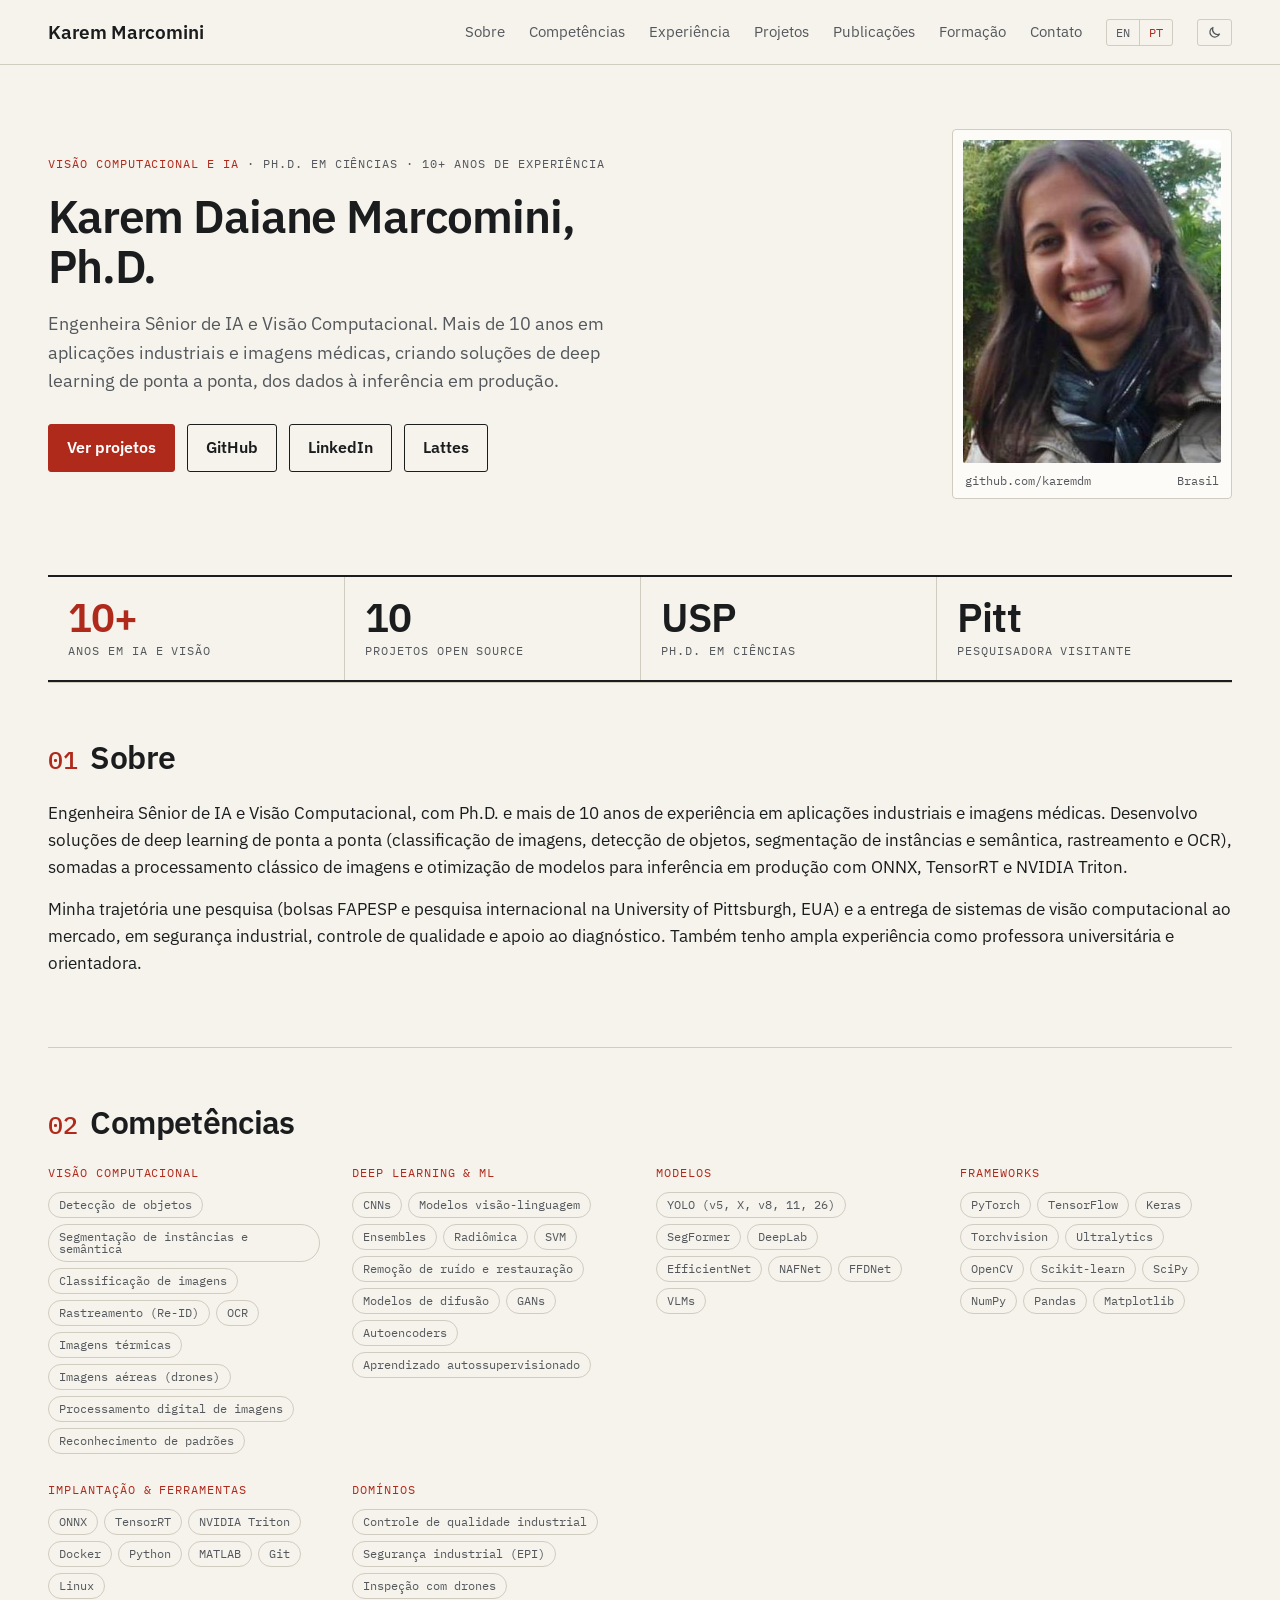
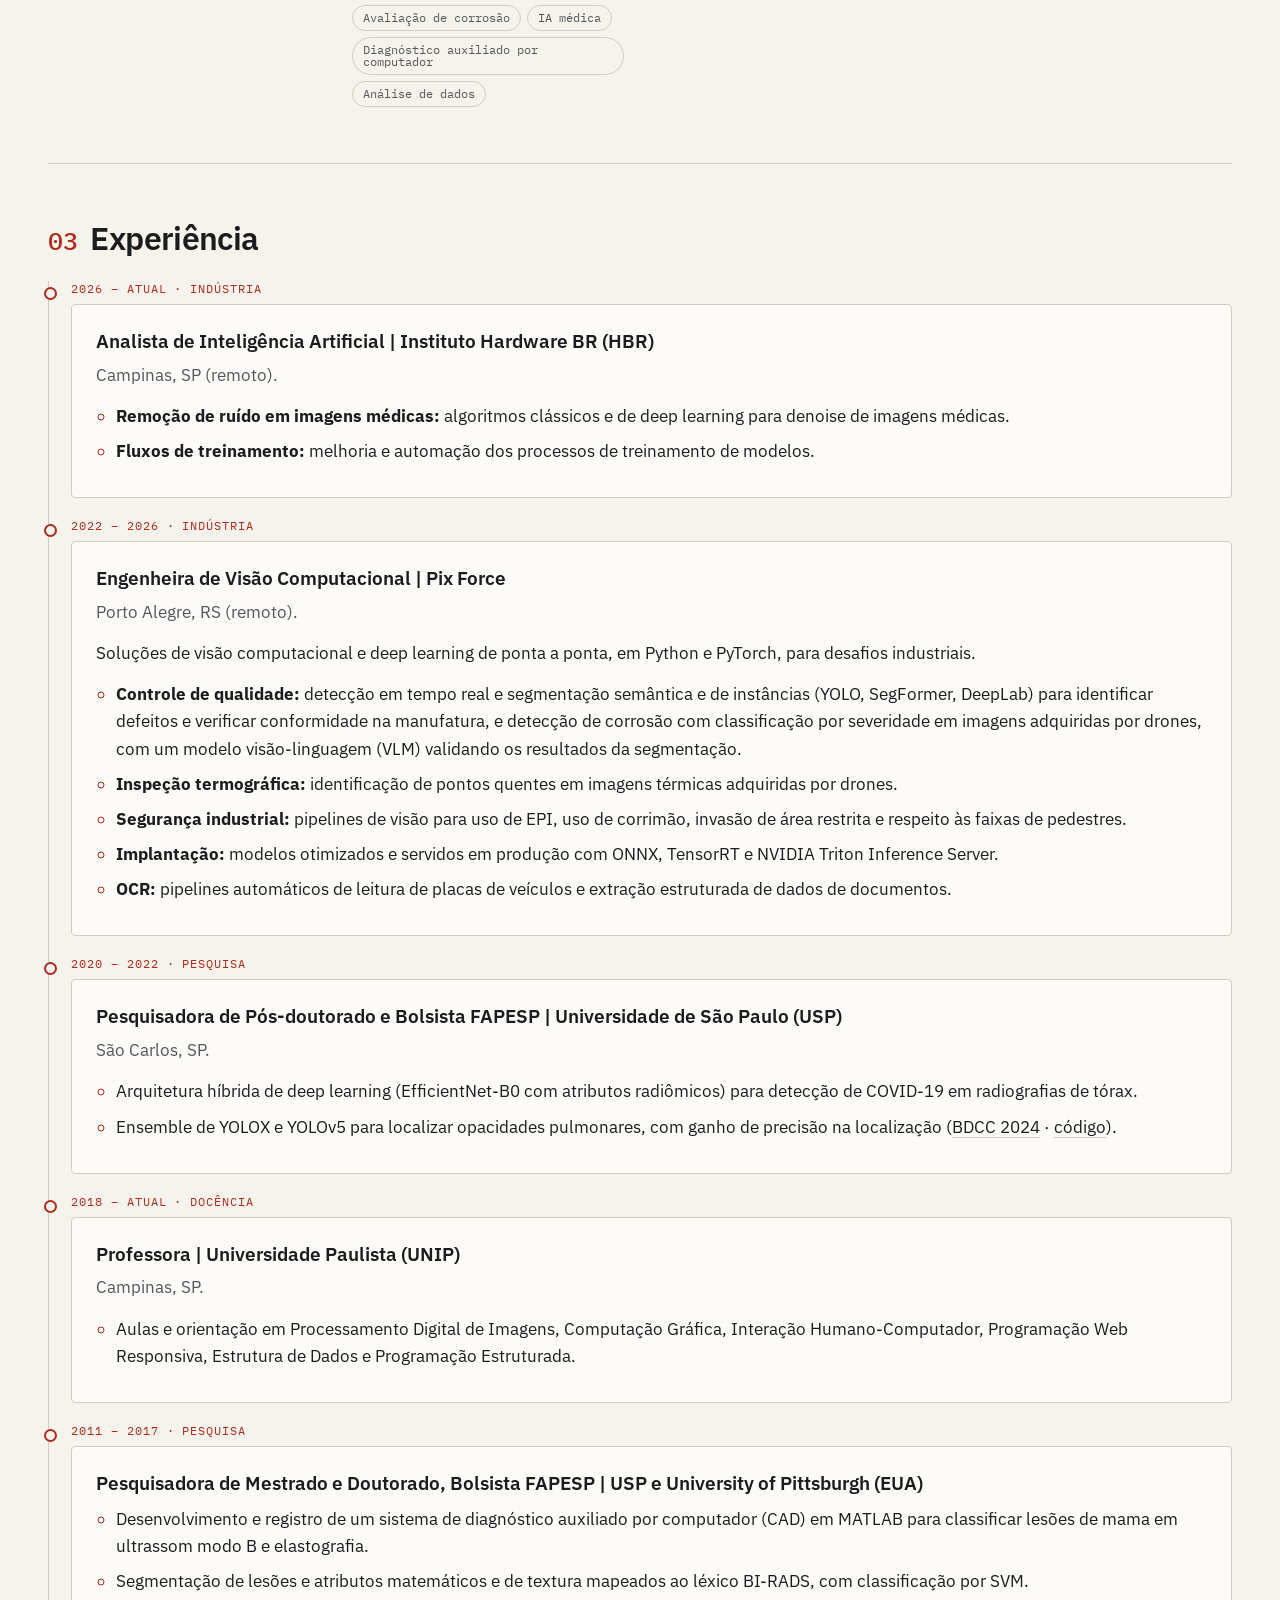
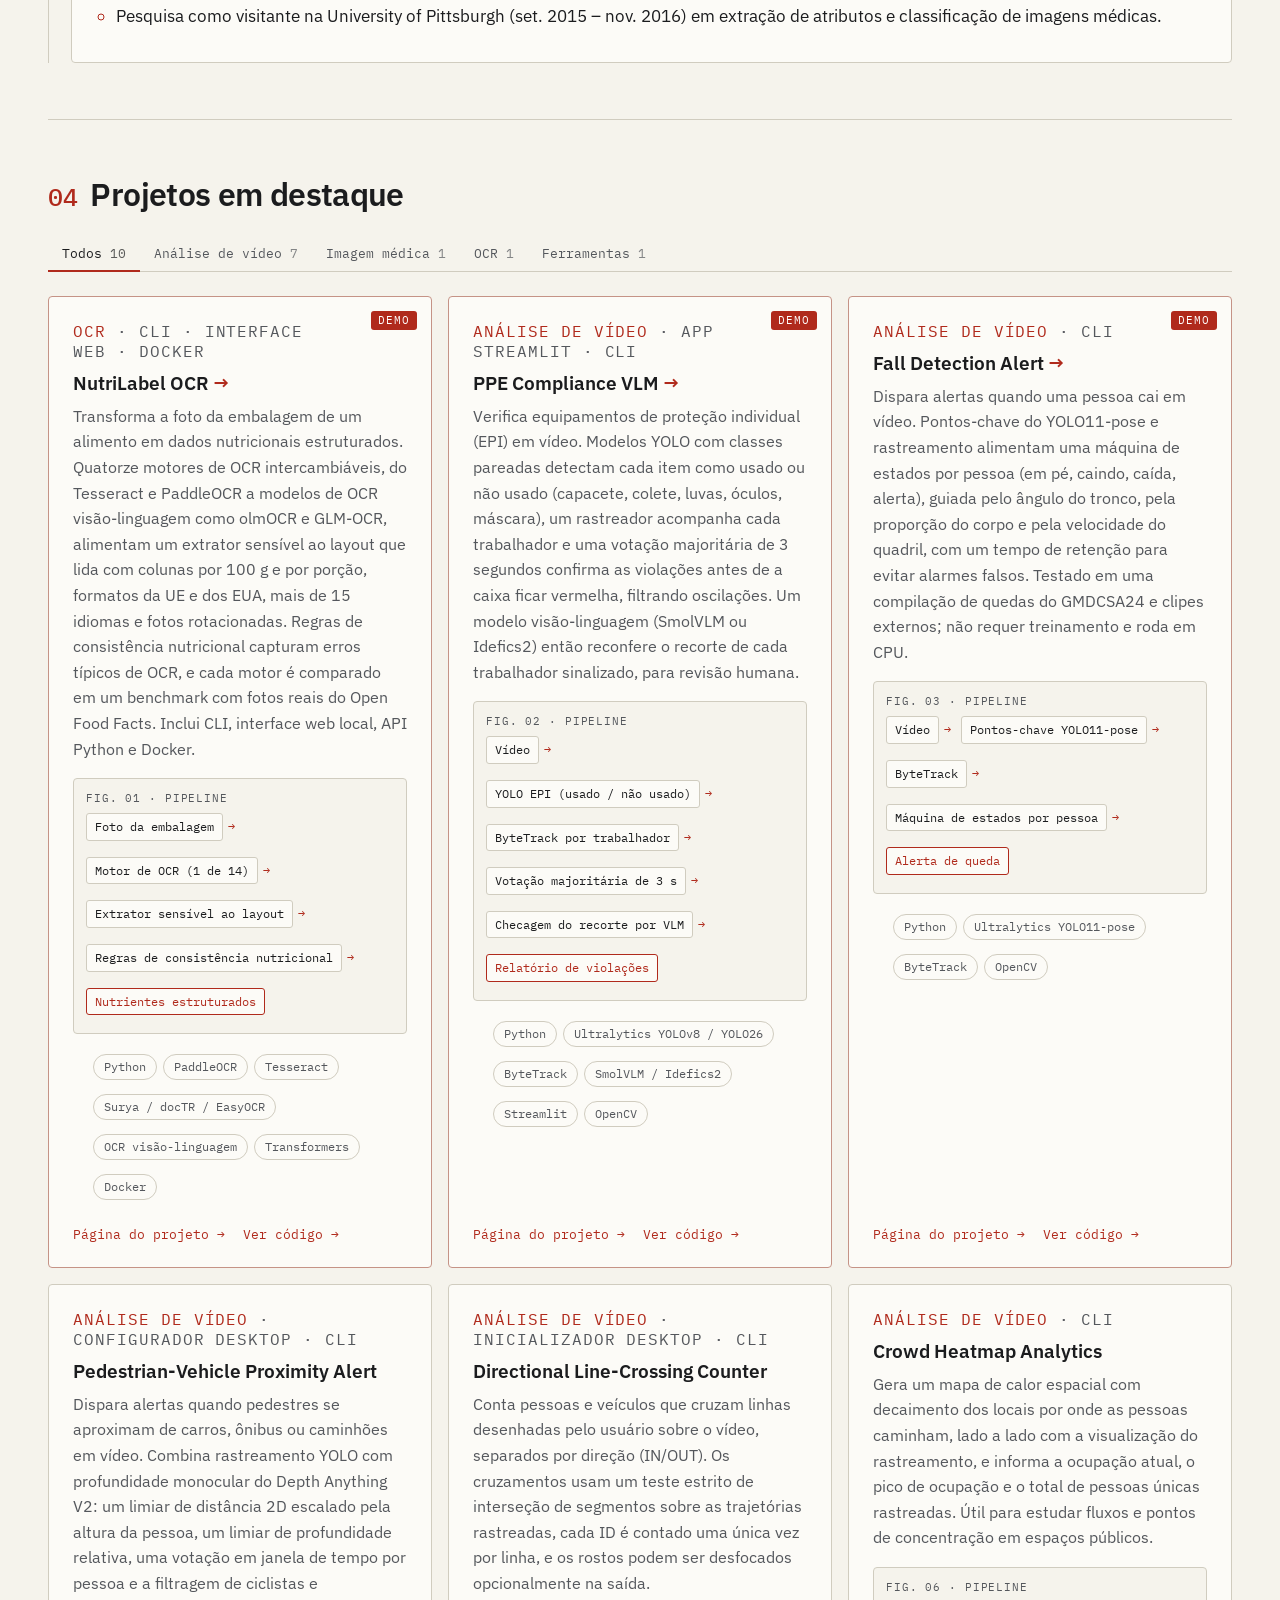
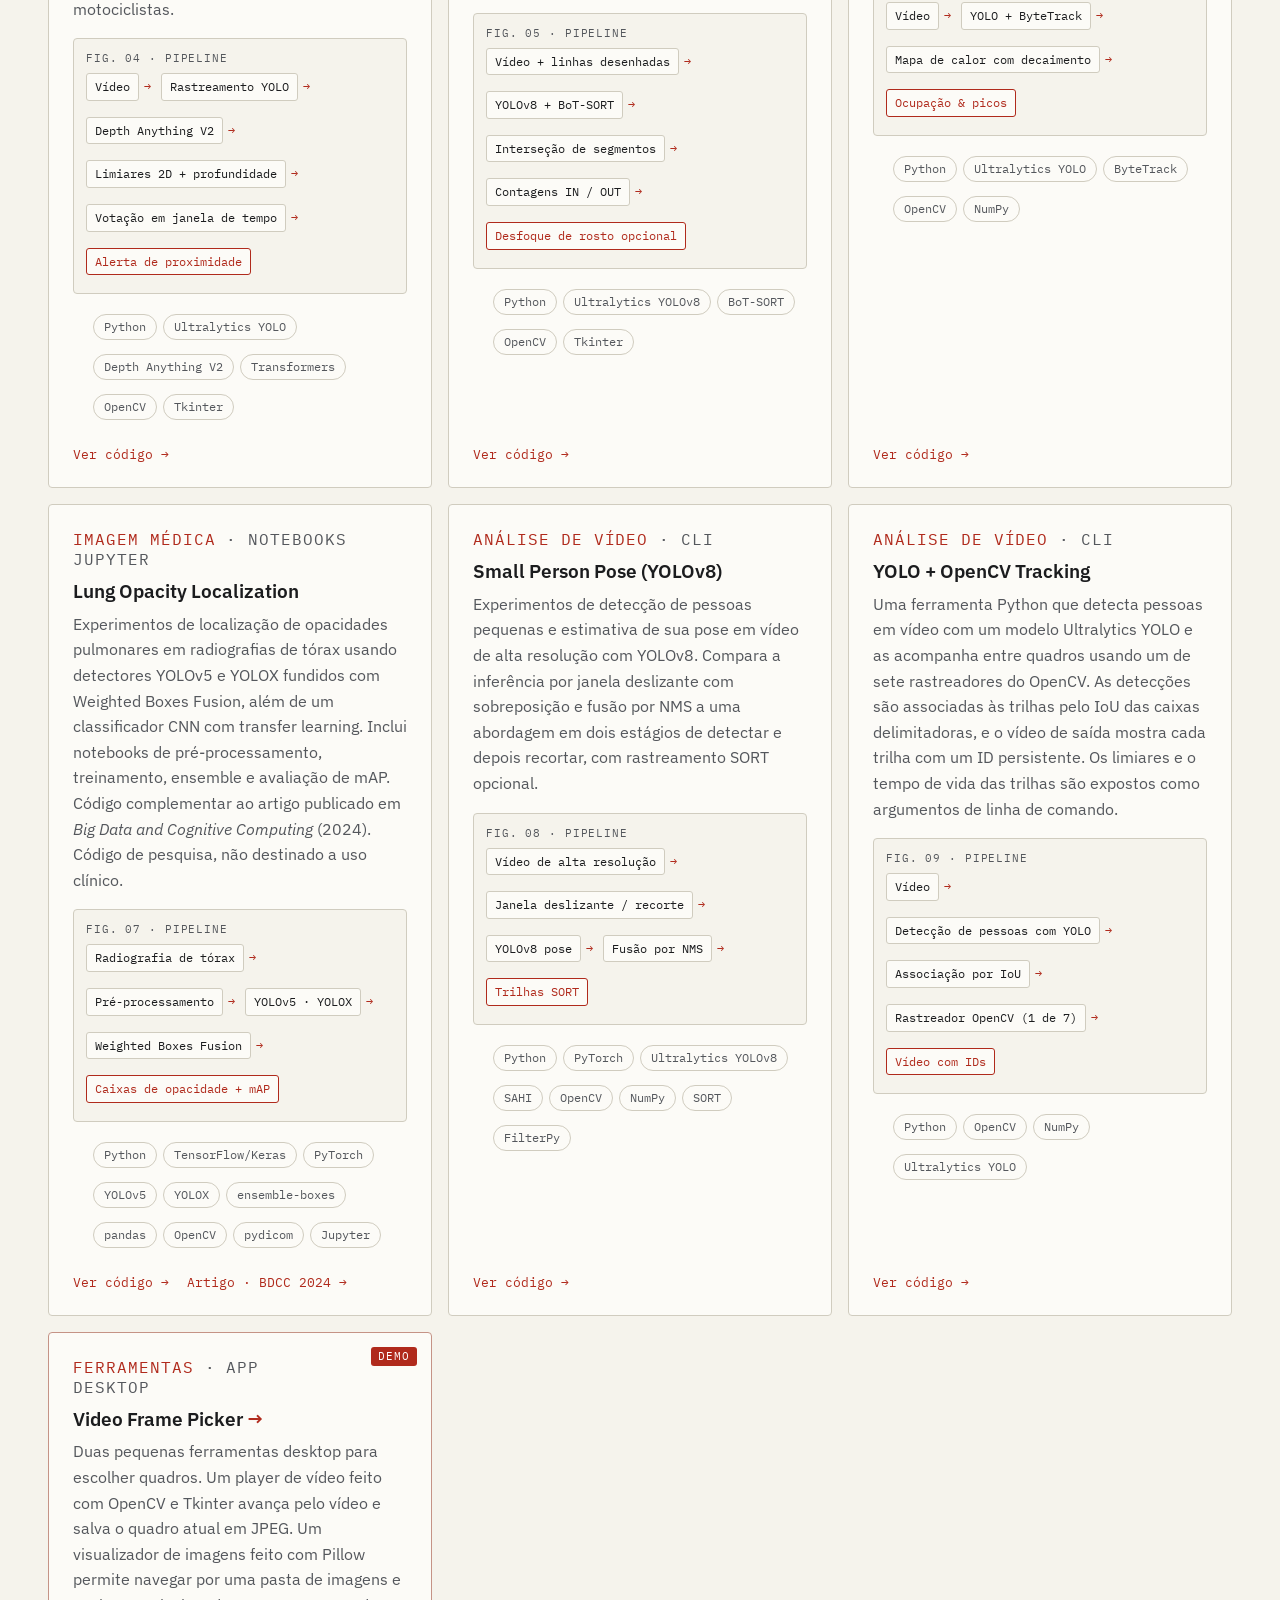
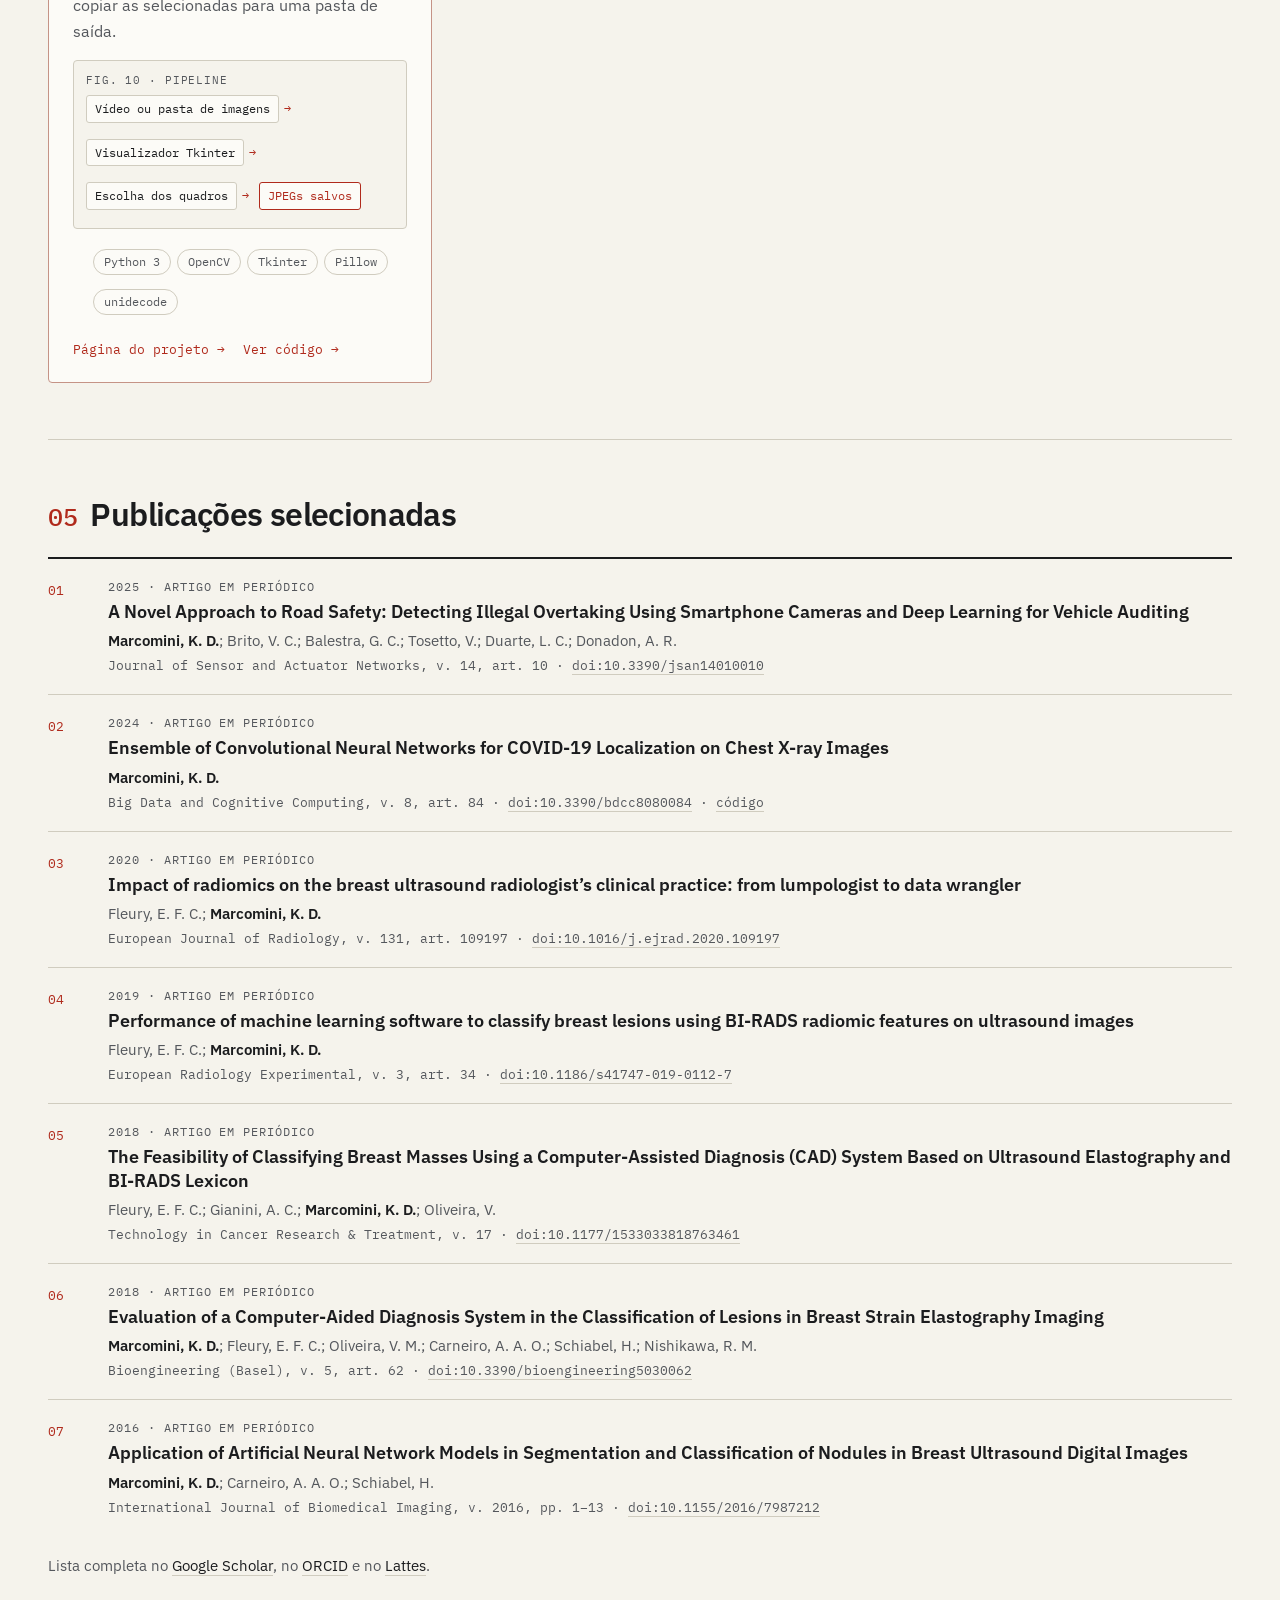
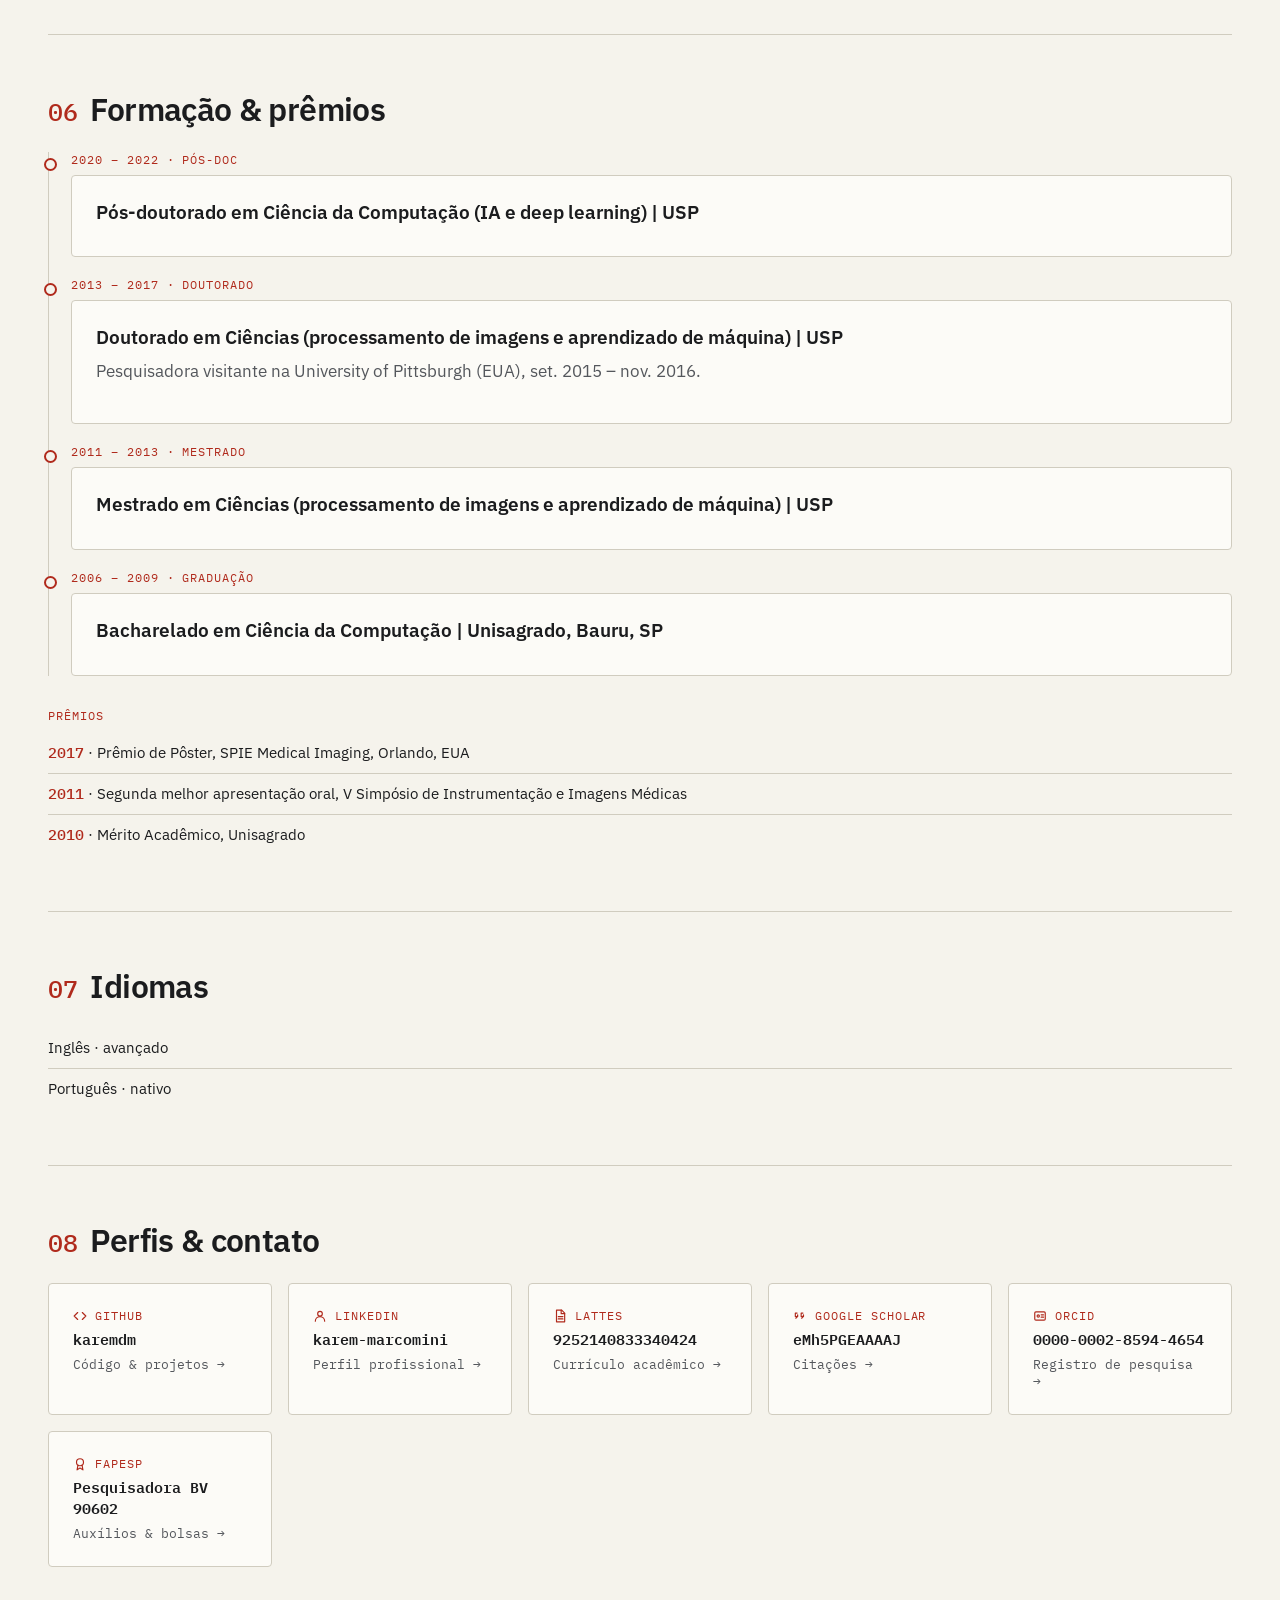
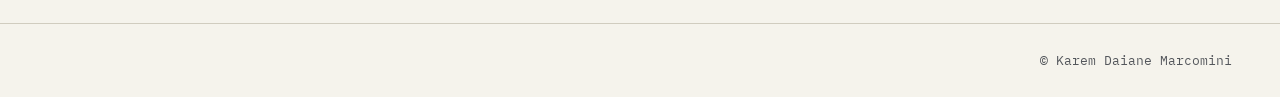
==== pt/index.html @ 3f8dd7d3 "Ph.D. in Sciences in the header, stats and description, as in Education" ====
<!doctype html>
<html lang="pt-BR">
<head>
<meta charset="utf-8">
<meta name="viewport" content="width=device-width, initial-scale=1">
<meta name="theme-color" content="#f5f3ec">
<title>Karem Daiane Marcomini, Ph.D. | Engenheira Sênior de IA e Visão Computacional</title>
<meta name="description" content="Portfólio de Karem Daiane Marcomini, Ph.D. em Ciências: Engenheira Sênior de IA e Visão Computacional, conectando pesquisa acadêmica e soluções industriais de deep learning.">
<meta property="og:type" content="website">
<meta property="og:locale" content="pt_BR">
<meta property="og:title" content="Karem Daiane Marcomini, Ph.D. | Engenheira Sênior de IA e Visão Computacional">
<meta property="og:description" content="Engenheira Sênior de IA e Visão Computacional com mais de 10 anos de experiência. Pipelines de deep learning de ponta a ponta, do processamento de dados à implantação em produção.">
<meta property="og:url" content="https://karemdm.github.io/pt/">
<meta property="og:image" content="https://karemdm.github.io/assets/karem.gif">
<meta name="twitter:card" content="summary">
<link rel="alternate" hreflang="en" href="https://karemdm.github.io/">
<link rel="alternate" hreflang="pt-BR" href="https://karemdm.github.io/pt/">
<link rel="alternate" hreflang="x-default" href="https://karemdm.github.io/">
<link rel="icon" href="https://avatars.githubusercontent.com/u/72208245?v=4">
<link rel="preconnect" href="https://fonts.googleapis.com">
<link rel="preconnect" href="https://fonts.gstatic.com" crossorigin>
<link href="https://fonts.googleapis.com/css2?family=IBM+Plex+Mono:wght@400;500&family=IBM+Plex+Sans:wght@400;500;600&display=swap" rel="stylesheet">
<script>
(function(){var c='light';try{c=localStorage.getItem('kdm.theme')==='dark'?'dark':'light'}catch(e){}
document.documentElement.dataset.theme=c;})();
</script>
<link rel="stylesheet" href="../assets/site.css">
</head>
<body>
<header class="site-header">
  <div class="container">
    <a class="brand" href="#top">Karem Marcomini</a>
    <nav class="primary" aria-label="Principal">
      <a href="#about">Sobre</a>
      <a href="#skills">Competências</a>
      <a href="#experience">Experiência</a>
      <a href="#projects">Projetos</a>
      <a href="#publications">Publicações</a>
      <a href="#education">Formação</a>
      <a href="#contact">Contato</a>
    </nav>
    <div class="lang-switch"><a href="../" lang="en" hreflang="en">EN</a><a href="./" aria-current="page" lang="pt-BR">PT</a></div>
    <div class="theme-switch" role="group" aria-label="Tema de cores">
      <button type="button" data-choice="light" aria-label="Tema claro" title="Tema claro"><svg viewBox="0 0 24 24" width="15" height="15" aria-hidden="true" fill="none" stroke="currentColor" stroke-width="2" stroke-linecap="round"><circle cx="12" cy="12" r="4"/><path d="M12 2v2M12 20v2M4.9 4.9l1.4 1.4M17.7 17.7l1.4 1.4M2 12h2M20 12h2M4.9 19.1l1.4-1.4M17.7 6.3l1.4-1.4"/></svg></button>
      <button type="button" data-choice="dark" aria-label="Tema escuro" title="Tema escuro"><svg viewBox="0 0 24 24" width="15" height="15" aria-hidden="true" fill="none" stroke="currentColor" stroke-width="2" stroke-linejoin="round"><path d="M20 14.5A8 8 0 0 1 9.5 4a8 8 0 1 0 10.5 10.5z"/></svg></button>
    </div>
  </div>
</header>

<main id="top" class="container">
  <div class="hero">
    <div>
      <p class="meta"><span>Visão Computacional e IA</span><span>Ph.D. em Ciências</span><span>10+ anos de experiência</span></p>
      <h1>Karem Daiane Marcomini, Ph.D.</h1>
      <p class="lede">Engenheira Sênior de IA e Visão Computacional. Mais de 10 anos em aplicações industriais e imagens médicas, criando soluções de deep learning de ponta a ponta, dos dados à inferência em produção.</p>
      <div class="btns">
        <a class="button button-primary" href="#projects">Ver projetos</a>
        <a class="button" href="https://github.com/karemdm" rel="noopener">GitHub</a>
        <a class="button" href="https://www.linkedin.com/in/karem-marcomini/?locale=pt_BR" rel="noopener">LinkedIn</a>
        <a class="button" href="http://lattes.cnpq.br/9252140833340424" rel="noopener">Lattes</a>
      </div>
    </div>
    <figure class="portrait">
      <img src="../assets/karem.gif" alt="Retrato de Karem Daiane Marcomini" width="332" height="472">
      <figcaption><span>github.com/karemdm</span><span>Brasil</span></figcaption>
    </figure>
  </div>

  <dl class="stats">
    <div><dt>Anos em IA e visão</dt><dd>10+</dd></div>
    <div><dt>Projetos open source</dt><dd>10</dd></div>
    <div><dt>Ph.D. em Ciências</dt><dd>USP</dd></div>
    <div><dt>Pesquisadora visitante</dt><dd>Pitt</dd></div>
  </dl>

    <section id="about" class="section" aria-labelledby="about-h">
      <div>
      <h2 id="about-h"><span class="sec-n">01</span>Sobre</h2>
      <p>Engenheira Sênior de IA e Visão Computacional, com Ph.D. e mais de 10 anos de experiência em aplicações industriais e imagens médicas. Desenvolvo soluções de deep learning de ponta a ponta (classificação de imagens, detecção de objetos, segmentação de instâncias e semântica, rastreamento e OCR), somadas a processamento clássico de imagens e otimização de modelos para inferência em produção com ONNX, TensorRT e NVIDIA Triton.</p>
      <p>Minha trajetória une pesquisa (bolsas FAPESP e pesquisa internacional na University of Pittsburgh, EUA) e a entrega de sistemas de visão computacional ao mercado, em segurança industrial, controle de qualidade e apoio ao diagnóstico. Também tenho ampla experiência como professora universitária e orientadora.</p>
      </div>
    </section>

    <section id="skills" class="section" aria-labelledby="skills-h">
      <div>
      <h2 id="skills-h"><span class="sec-n">02</span>Competências</h2>
      <div class="skills">
      <div class="skill-group">
        <h3>Visão computacional</h3>
        <ul class="chips"><li>Detecção de objetos</li><li>Segmentação de instâncias e semântica</li><li>Classificação de imagens</li><li>Rastreamento (Re-ID)</li><li>OCR</li><li>Imagens térmicas</li><li>Imagens aéreas (drones)</li><li>Processamento digital de imagens</li><li>Reconhecimento de padrões</li></ul>
      </div>
      <div class="skill-group">
        <h3>Deep learning &amp; ML</h3>
        <ul class="chips"><li>CNNs</li><li>Modelos visão-linguagem</li><li>Ensembles</li><li>Radiômica</li><li>SVM</li><li>Remoção de ruído e restauração</li><li>Modelos de difusão</li><li>GANs</li><li>Autoencoders</li><li>Aprendizado autossupervisionado</li></ul>
      </div>
      <div class="skill-group">
        <h3>Modelos</h3>
        <ul class="chips"><li>YOLO (v5, X, v8, 11, 26)</li><li>SegFormer</li><li>DeepLab</li><li>EfficientNet</li><li>NAFNet</li><li>FFDNet</li><li>VLMs</li></ul>
      </div>
      <div class="skill-group">
        <h3>Frameworks</h3>
        <ul class="chips"><li>PyTorch</li><li>TensorFlow</li><li>Keras</li><li>Torchvision</li><li>Ultralytics</li><li>OpenCV</li><li>Scikit-learn</li><li>SciPy</li><li>NumPy</li><li>Pandas</li><li>Matplotlib</li></ul>
      </div>
      <div class="skill-group">
        <h3>Implantação &amp; ferramentas</h3>
        <ul class="chips"><li>ONNX</li><li>TensorRT</li><li>NVIDIA Triton</li><li>Docker</li><li>Python</li><li>MATLAB</li><li>Git</li><li>Linux</li></ul>
      </div>
      <div class="skill-group">
        <h3>Domínios</h3>
        <ul class="chips"><li>Controle de qualidade industrial</li><li>Segurança industrial (EPI)</li><li>Inspeção com drones</li><li>Avaliação de corrosão</li><li>IA médica</li><li>Diagnóstico auxiliado por computador</li><li>Análise de dados</li></ul>
      </div>
      </div>
      </div>
    </section>

    <section id="experience" class="section" aria-labelledby="exp-h">
      <div>
      <h2 id="exp-h"><span class="sec-n">03</span>Experiência</h2>
      <ol class="timeline">
      <li><span class="tl-kind">2026 – atual · Indústria</span><article class="card">
        <h3>Analista de Inteligência Artificial | Instituto Hardware BR (HBR)</h3>
        <p class="muted">Campinas, SP (remoto).</p>
        <ul>
          <li><strong>Remoção de ruído em imagens médicas:</strong> algoritmos clássicos e de deep learning para denoise de imagens médicas.</li>
          <li><strong>Fluxos de treinamento:</strong> melhoria e automação dos processos de treinamento de modelos.</li>
        </ul>
      </article></li>
      <li><span class="tl-kind">2022 – 2026 · Indústria</span><article class="card">
        <h3>Engenheira de Visão Computacional | Pix Force</h3>
        <p class="muted">Porto Alegre, RS (remoto).</p>
        <p>Soluções de visão computacional e deep learning de ponta a ponta, em Python e PyTorch, para desafios industriais.</p>
        <ul>
          <li><strong>Controle de qualidade:</strong> detecção em tempo real e segmentação semântica e de instâncias (YOLO, SegFormer, DeepLab) para identificar defeitos e verificar conformidade na manufatura, e detecção de corrosão com classificação por severidade em imagens adquiridas por drones, com um modelo visão-linguagem (VLM) validando os resultados da segmentação.</li>
          <li><strong>Inspeção termográfica:</strong> identificação de pontos quentes em imagens térmicas adquiridas por drones.</li>
          <li><strong>Segurança industrial:</strong> pipelines de visão para uso de EPI, uso de corrimão, invasão de área restrita e respeito às faixas de pedestres.</li>
          <li><strong>Implantação:</strong> modelos otimizados e servidos em produção com ONNX, TensorRT e NVIDIA Triton Inference Server.</li>
          <li><strong>OCR:</strong> pipelines automáticos de leitura de placas de veículos e extração estruturada de dados de documentos.</li>
        </ul>
      </article></li>
      <li><span class="tl-kind">2020 – 2022 · Pesquisa</span><article class="card">
        <h3>Pesquisadora de Pós-doutorado e Bolsista FAPESP | Universidade de São Paulo (USP)</h3>
        <p class="muted">São Carlos, SP.</p>
        <ul>
          <li>Arquitetura híbrida de deep learning (EfficientNet-B0 com atributos radiômicos) para detecção de COVID-19 em radiografias de tórax.</li>
          <li>Ensemble de YOLOX e YOLOv5 para localizar opacidades pulmonares, com ganho de precisão na localização (<a href="https://doi.org/10.3390/bdcc8080084" rel="noopener">BDCC 2024</a> · <a href="https://github.com/karemdm/lung-opacity-localization" rel="noopener">código</a>).</li>
        </ul>
      </article></li>
      <li><span class="tl-kind">2018 – atual · Docência</span><article class="card">
        <h3>Professora | Universidade Paulista (UNIP)</h3>
        <p class="muted">Campinas, SP.</p>
        <ul>
          <li>Aulas e orientação em Processamento Digital de Imagens, Computação Gráfica, Interação Humano-Computador, Programação Web Responsiva, Estrutura de Dados e Programação Estruturada.</li>
        </ul>
      </article></li>
      <li><span class="tl-kind">2011 – 2017 · Pesquisa</span><article class="card">
        <h3>Pesquisadora de Mestrado e Doutorado, Bolsista FAPESP | USP e University of Pittsburgh (EUA)</h3>
        <ul>
          <li>Desenvolvimento e registro de um sistema de diagnóstico auxiliado por computador (CAD) em MATLAB para classificar lesões de mama em ultrassom modo B e elastografia.</li>
          <li>Segmentação de lesões e atributos matemáticos e de textura mapeados ao léxico BI-RADS, com classificação por SVM.</li>
          <li>Pesquisa como visitante na University of Pittsburgh (set. 2015 – nov. 2016) em extração de atributos e classificação de imagens médicas.</li>
        </ul>
      </article></li>
      </ol>
      </div>
    </section>

    <section id="projects" class="section" aria-labelledby="proj-h">
      <div>
      <h2 id="proj-h"><span class="sec-n">04</span>Projetos em destaque</h2>
      <div class="filters" role="group" aria-label="Filtrar projetos" hidden>
        <button type="button" data-filter="all" aria-pressed="true">Todos <span>10</span></button>
        <button type="button" data-filter="video" aria-pressed="false">Análise de vídeo <span>7</span></button>
        <button type="button" data-filter="medical" aria-pressed="false">Imagem médica <span>1</span></button>
        <button type="button" data-filter="ocr" aria-pressed="false">OCR <span>1</span></button>
        <button type="button" data-filter="tools" aria-pressed="false">Ferramentas <span>1</span></button>
      </div>
      <div class="grid">
        <article class="card" data-cat="ocr">
          <p class="card-meta"><span>OCR</span><span>CLI · interface web · Docker</span></p>
          <h3><a class="card-title" href="projects/nutrilabel-ocr/">NutriLabel OCR</a></h3>
          <p>Transforma a foto da embalagem de um alimento em dados nutricionais estruturados. Quatorze motores de OCR intercambiáveis, do Tesseract e PaddleOCR a modelos de OCR visão-linguagem como olmOCR e GLM-OCR, alimentam um extrator sensível ao layout que lida com colunas por 100 g e por porção, formatos da UE e dos EUA, mais de 15 idiomas e fotos rotacionadas. Regras de consistência nutricional capturam erros típicos de OCR, e cada motor é comparado em um benchmark com fotos reais do Open Food Facts. Inclui CLI, interface web local, API Python e Docker.</p>
          <figure class="flow"><figcaption>Fig. 01 · pipeline</figcaption><ol><li>Foto da embalagem</li><li>Motor de OCR (1 de 14)</li><li>Extrator sensível ao layout</li><li>Regras de consistência nutricional</li><li>Nutrientes estruturados</li></ol></figure>
          <ul class="chips"><li>Python</li><li>PaddleOCR</li><li>Tesseract</li><li>Surya / docTR / EasyOCR</li><li>OCR visão-linguagem</li><li>Transformers</li><li>Docker</li></ul>
          <p class="links"><a class="link" href="projects/nutrilabel-ocr/">Página do projeto →</a><a class="link" href="https://github.com/karemdm/nutrilabel-ocr" rel="noopener">Ver código &rarr;</a></p>
        </article>
        <article class="card" data-cat="video">
          <p class="card-meta"><span>Análise de vídeo</span><span>App Streamlit · CLI</span></p>
          <h3><a class="card-title" href="projects/ppe-compliance-vlm/">PPE Compliance VLM</a></h3>
          <p>Verifica equipamentos de proteção individual (EPI) em vídeo. Modelos YOLO com classes pareadas detectam cada item como usado ou não usado (capacete, colete, luvas, óculos, máscara), um rastreador acompanha cada trabalhador e uma votação majoritária de 3 segundos confirma as violações antes de a caixa ficar vermelha, filtrando oscilações. Um modelo visão-linguagem (SmolVLM ou Idefics2) então reconfere o recorte de cada trabalhador sinalizado, para revisão humana.</p>
          <figure class="flow"><figcaption>Fig. 02 · pipeline</figcaption><ol><li>Vídeo</li><li>YOLO EPI (usado / não usado)</li><li>ByteTrack por trabalhador</li><li>Votação majoritária de 3 s</li><li>Checagem do recorte por VLM</li><li>Relatório de violações</li></ol></figure>
          <ul class="chips"><li>Python</li><li>Ultralytics YOLOv8 / YOLO26</li><li>ByteTrack</li><li>SmolVLM / Idefics2</li><li>Streamlit</li><li>OpenCV</li></ul>
          <p class="links"><a class="link" href="projects/ppe-compliance-vlm/">Página do projeto →</a><a class="link" href="https://github.com/karemdm/ppe-compliance-vlm" rel="noopener">Ver código &rarr;</a></p>
        </article>
        <article class="card" data-cat="video">
          <p class="card-meta"><span>Análise de vídeo</span><span>CLI</span></p>
          <h3><a class="card-title" href="projects/fall-detection-alert/">Fall Detection Alert</a></h3>
          <p>Dispara alertas quando uma pessoa cai em vídeo. Pontos-chave do YOLO11-pose e rastreamento alimentam uma máquina de estados por pessoa (em pé, caindo, caída, alerta), guiada pelo ângulo do tronco, pela proporção do corpo e pela velocidade do quadril, com um tempo de retenção para evitar alarmes falsos. Testado em uma compilação de quedas do GMDCSA24 e clipes externos; não requer treinamento e roda em CPU.</p>
          <figure class="flow"><figcaption>Fig. 03 · pipeline</figcaption><ol><li>Vídeo</li><li>Pontos-chave YOLO11-pose</li><li>ByteTrack</li><li>Máquina de estados por pessoa</li><li>Alerta de queda</li></ol></figure>
          <ul class="chips"><li>Python</li><li>Ultralytics YOLO11-pose</li><li>ByteTrack</li><li>OpenCV</li></ul>
          <p class="links"><a class="link" href="projects/fall-detection-alert/">Página do projeto →</a><a class="link" href="https://github.com/karemdm/fall-detection-alert" rel="noopener">Ver código &rarr;</a></p>
        </article>
        <article class="card" data-cat="video">
          <p class="card-meta"><span>Análise de vídeo</span><span>Configurador desktop · CLI</span></p>
          <h3>Pedestrian-Vehicle Proximity Alert</h3>
          <p>Dispara alertas quando pedestres se aproximam de carros, ônibus ou caminhões em vídeo. Combina rastreamento YOLO com profundidade monocular do Depth Anything V2: um limiar de distância 2D escalado pela altura da pessoa, um limiar de profundidade relativa, uma votação em janela de tempo por pessoa e a filtragem de ciclistas e motociclistas.</p>
          <figure class="flow"><figcaption>Fig. 04 · pipeline</figcaption><ol><li>Vídeo</li><li>Rastreamento YOLO</li><li>Depth Anything V2</li><li>Limiares 2D + profundidade</li><li>Votação em janela de tempo</li><li>Alerta de proximidade</li></ol></figure>
          <ul class="chips"><li>Python</li><li>Ultralytics YOLO</li><li>Depth Anything V2</li><li>Transformers</li><li>OpenCV</li><li>Tkinter</li></ul>
          <a class="link" href="https://github.com/karemdm/pedestrian-vehicle-proximity-alert" rel="noopener">Ver código &rarr;</a>
        </article>
        <article class="card" data-cat="video">
          <p class="card-meta"><span>Análise de vídeo</span><span>Inicializador desktop · CLI</span></p>
          <h3>Directional Line-Crossing Counter</h3>
          <p>Conta pessoas e veículos que cruzam linhas desenhadas pelo usuário sobre o vídeo, separados por direção (IN/OUT). Os cruzamentos usam um teste estrito de interseção de segmentos sobre as trajetórias rastreadas, cada ID é contado uma única vez por linha, e os rostos podem ser desfocados opcionalmente na saída.</p>
          <figure class="flow"><figcaption>Fig. 05 · pipeline</figcaption><ol><li>Vídeo + linhas desenhadas</li><li>YOLOv8 + BoT-SORT</li><li>Interseção de segmentos</li><li>Contagens IN / OUT</li><li>Desfoque de rosto opcional</li></ol></figure>
          <ul class="chips"><li>Python</li><li>Ultralytics YOLOv8</li><li>BoT-SORT</li><li>OpenCV</li><li>Tkinter</li></ul>
          <a class="link" href="https://github.com/karemdm/directional-line-crossing-counter" rel="noopener">Ver código &rarr;</a>
        </article>
        <article class="card" data-cat="video">
          <p class="card-meta"><span>Análise de vídeo</span><span>CLI</span></p>
          <h3>Crowd Heatmap Analytics</h3>
          <p>Gera um mapa de calor espacial com decaimento dos locais por onde as pessoas caminham, lado a lado com a visualização do rastreamento, e informa a ocupação atual, o pico de ocupação e o total de pessoas únicas rastreadas. Útil para estudar fluxos e pontos de concentração em espaços públicos.</p>
          <figure class="flow"><figcaption>Fig. 06 · pipeline</figcaption><ol><li>Vídeo</li><li>YOLO + ByteTrack</li><li>Mapa de calor com decaimento</li><li>Ocupação &amp; picos</li></ol></figure>
          <ul class="chips"><li>Python</li><li>Ultralytics YOLO</li><li>ByteTrack</li><li>OpenCV</li><li>NumPy</li></ul>
          <a class="link" href="https://github.com/karemdm/crowd-heatmap-analytics" rel="noopener">Ver código &rarr;</a>
        </article>
        <article class="card" data-cat="medical">
          <p class="card-meta"><span>Imagem médica</span><span>Notebooks Jupyter</span></p>
          <h3>Lung Opacity Localization</h3>
          <p>Experimentos de localização de opacidades pulmonares em radiografias de tórax usando detectores YOLOv5 e YOLOX fundidos com Weighted Boxes Fusion, além de um classificador CNN com transfer learning. Inclui notebooks de pré-processamento, treinamento, ensemble e avaliação de mAP. Código complementar ao artigo publicado em <em>Big Data and Cognitive Computing</em> (2024). Código de pesquisa, não destinado a uso clínico.</p>
          <figure class="flow"><figcaption>Fig. 07 · pipeline</figcaption><ol><li>Radiografia de tórax</li><li>Pré-processamento</li><li>YOLOv5 · YOLOX</li><li>Weighted Boxes Fusion</li><li>Caixas de opacidade + mAP</li></ol></figure>
          <ul class="chips"><li>Python</li><li>TensorFlow/Keras</li><li>PyTorch</li><li>YOLOv5</li><li>YOLOX</li><li>ensemble-boxes</li><li>pandas</li><li>OpenCV</li><li>pydicom</li><li>Jupyter</li></ul>
          <p class="links"><a class="link" href="https://github.com/karemdm/lung-opacity-localization" rel="noopener">Ver código &rarr;</a><a class="link" href="https://doi.org/10.3390/bdcc8080084" rel="noopener">Artigo · BDCC 2024 &rarr;</a></p>
        </article>
        <article class="card" data-cat="video">
          <p class="card-meta"><span>Análise de vídeo</span><span>CLI</span></p>
          <h3>Small Person Pose (YOLOv8)</h3>
          <p>Experimentos de detecção de pessoas pequenas e estimativa de sua pose em vídeo de alta resolução com YOLOv8. Compara a inferência por janela deslizante com sobreposição e fusão por NMS a uma abordagem em dois estágios de detectar e depois recortar, com rastreamento SORT opcional.</p>
          <figure class="flow"><figcaption>Fig. 08 · pipeline</figcaption><ol><li>Vídeo de alta resolução</li><li>Janela deslizante / recorte</li><li>YOLOv8 pose</li><li>Fusão por NMS</li><li>Trilhas SORT</li></ol></figure>
          <ul class="chips"><li>Python</li><li>PyTorch</li><li>Ultralytics YOLOv8</li><li>SAHI</li><li>OpenCV</li><li>NumPy</li><li>SORT</li><li>FilterPy</li></ul>
          <a class="link" href="https://github.com/karemdm/small-person-pose-yolov8" rel="noopener">Ver código &rarr;</a>
        </article>
        <article class="card" data-cat="video">
          <p class="card-meta"><span>Análise de vídeo</span><span>CLI</span></p>
          <h3>YOLO + OpenCV Tracking</h3>
          <p>Uma ferramenta Python que detecta pessoas em vídeo com um modelo Ultralytics YOLO e as acompanha entre quadros usando um de sete rastreadores do OpenCV. As detecções são associadas às trilhas pelo IoU das caixas delimitadoras, e o vídeo de saída mostra cada trilha com um ID persistente. Os limiares e o tempo de vida das trilhas são expostos como argumentos de linha de comando.</p>
          <figure class="flow"><figcaption>Fig. 09 · pipeline</figcaption><ol><li>Vídeo</li><li>Detecção de pessoas com YOLO</li><li>Associação por IoU</li><li>Rastreador OpenCV (1 de 7)</li><li>Vídeo com IDs</li></ol></figure>
          <ul class="chips"><li>Python</li><li>OpenCV</li><li>NumPy</li><li>Ultralytics YOLO</li></ul>
          <a class="link" href="https://github.com/karemdm/yolo-opencv-tracking" rel="noopener">Ver código &rarr;</a>
        </article>
        <article class="card" data-cat="tools">
          <p class="card-meta"><span>Ferramentas</span><span>App desktop</span></p>
          <h3><a class="card-title" href="projects/video-frame-picker/">Video Frame Picker</a></h3>
          <p>Duas pequenas ferramentas desktop para escolher quadros. Um player de vídeo feito com OpenCV e Tkinter avança pelo vídeo e salva o quadro atual em JPEG. Um visualizador de imagens feito com Pillow permite navegar por uma pasta de imagens e copiar as selecionadas para uma pasta de saída.</p>
          <figure class="flow"><figcaption>Fig. 10 · pipeline</figcaption><ol><li>Vídeo ou pasta de imagens</li><li>Visualizador Tkinter</li><li>Escolha dos quadros</li><li>JPEGs salvos</li></ol></figure>
          <ul class="chips"><li>Python 3</li><li>OpenCV</li><li>Tkinter</li><li>Pillow</li><li>unidecode</li></ul>
          <p class="links"><a class="link" href="projects/video-frame-picker/">Página do projeto →</a><a class="link" href="https://github.com/karemdm/video-frame-picker" rel="noopener">Ver código &rarr;</a></p>
        </article>
      </div>
      </div>
    </section>

    <section id="publications" class="section" aria-labelledby="pub-h">
      <div>
      <h2 id="pub-h"><span class="sec-n">05</span>Publicações selecionadas</h2>
      <ol class="pubs">
        <li>
          <span class="pub-n">01</span>
          <div>
            <p class="pub-meta"><span>2025</span><span>Artigo em periódico</span></p>
            <h3><a href="https://doi.org/10.3390/jsan14010010" rel="noopener">A Novel Approach to Road Safety: Detecting Illegal Overtaking Using Smartphone Cameras and Deep Learning for Vehicle Auditing</a></h3>
            <p class="pub-authors"><b>Marcomini, K. D.</b>; Brito, V. C.; Balestra, G. C.; Tosetto, V.; Duarte, L. C.; Donadon, A. R.</p>
            <p class="pub-venue">Journal of Sensor and Actuator Networks, v. 14, art. 10 · <a href="https://doi.org/10.3390/jsan14010010" rel="noopener">doi:10.3390/jsan14010010</a></p>
          </div>
        </li>
        <li>
          <span class="pub-n">02</span>
          <div>
            <p class="pub-meta"><span>2024</span><span>Artigo em periódico</span></p>
            <h3><a href="https://doi.org/10.3390/bdcc8080084" rel="noopener">Ensemble of Convolutional Neural Networks for COVID-19 Localization on Chest X-ray Images</a></h3>
            <p class="pub-authors"><b>Marcomini, K. D.</b></p>
            <p class="pub-venue">Big Data and Cognitive Computing, v. 8, art. 84 · <a href="https://doi.org/10.3390/bdcc8080084" rel="noopener">doi:10.3390/bdcc8080084</a> · <a href="https://github.com/karemdm/lung-opacity-localization" rel="noopener">código</a></p>
          </div>
        </li>
        <li>
          <span class="pub-n">03</span>
          <div>
            <p class="pub-meta"><span>2020</span><span>Artigo em periódico</span></p>
            <h3><a href="https://doi.org/10.1016/j.ejrad.2020.109197" rel="noopener">Impact of radiomics on the breast ultrasound radiologist’s clinical practice: from lumpologist to data wrangler</a></h3>
            <p class="pub-authors">Fleury, E. F. C.; <b>Marcomini, K. D.</b></p>
            <p class="pub-venue">European Journal of Radiology, v. 131, art. 109197 · <a href="https://doi.org/10.1016/j.ejrad.2020.109197" rel="noopener">doi:10.1016/j.ejrad.2020.109197</a></p>
          </div>
        </li>
        <li>
          <span class="pub-n">04</span>
          <div>
            <p class="pub-meta"><span>2019</span><span>Artigo em periódico</span></p>
            <h3><a href="https://doi.org/10.1186/s41747-019-0112-7" rel="noopener">Performance of machine learning software to classify breast lesions using BI-RADS radiomic features on ultrasound images</a></h3>
            <p class="pub-authors">Fleury, E. F. C.; <b>Marcomini, K. D.</b></p>
            <p class="pub-venue">European Radiology Experimental, v. 3, art. 34 · <a href="https://doi.org/10.1186/s41747-019-0112-7" rel="noopener">doi:10.1186/s41747-019-0112-7</a></p>
          </div>
        </li>
        <li>
          <span class="pub-n">05</span>
          <div>
            <p class="pub-meta"><span>2018</span><span>Artigo em periódico</span></p>
            <h3><a href="https://doi.org/10.1177/1533033818763461" rel="noopener">The Feasibility of Classifying Breast Masses Using a Computer-Assisted Diagnosis (CAD) System Based on Ultrasound Elastography and BI-RADS Lexicon</a></h3>
            <p class="pub-authors">Fleury, E. F. C.; Gianini, A. C.; <b>Marcomini, K. D.</b>; Oliveira, V.</p>
            <p class="pub-venue">Technology in Cancer Research &amp; Treatment, v. 17 · <a href="https://doi.org/10.1177/1533033818763461" rel="noopener">doi:10.1177/1533033818763461</a></p>
          </div>
        </li>
        <li>
          <span class="pub-n">06</span>
          <div>
            <p class="pub-meta"><span>2018</span><span>Artigo em periódico</span></p>
            <h3><a href="https://doi.org/10.3390/bioengineering5030062" rel="noopener">Evaluation of a Computer-Aided Diagnosis System in the Classification of Lesions in Breast Strain Elastography Imaging</a></h3>
            <p class="pub-authors"><b>Marcomini, K. D.</b>; Fleury, E. F. C.; Oliveira, V. M.; Carneiro, A. A. O.; Schiabel, H.; Nishikawa, R. M.</p>
            <p class="pub-venue">Bioengineering (Basel), v. 5, art. 62 · <a href="https://doi.org/10.3390/bioengineering5030062" rel="noopener">doi:10.3390/bioengineering5030062</a></p>
          </div>
        </li>
        <li>
          <span class="pub-n">07</span>
          <div>
            <p class="pub-meta"><span>2016</span><span>Artigo em periódico</span></p>
            <h3><a href="https://doi.org/10.1155/2016/7987212" rel="noopener">Application of Artificial Neural Network Models in Segmentation and Classification of Nodules in Breast Ultrasound Digital Images</a></h3>
            <p class="pub-authors"><b>Marcomini, K. D.</b>; Carneiro, A. A. O.; Schiabel, H.</p>
            <p class="pub-venue">International Journal of Biomedical Imaging, v. 2016, pp. 1–13 · <a href="https://doi.org/10.1155/2016/7987212" rel="noopener">doi:10.1155/2016/7987212</a></p>
          </div>
        </li>
      </ol>
      <p class="pub-more">Lista completa no <a href="https://scholar.google.com/citations?user=eMh5PGEAAAAJ" rel="noopener">Google Scholar</a>, no <a href="https://orcid.org/0000-0002-8594-4654" rel="noopener">ORCID</a> e no <a href="http://lattes.cnpq.br/9252140833340424" rel="noopener">Lattes</a>.</p>
      </div>
    </section>

    <section id="education" class="section" aria-labelledby="edu-h">
      <div>
      <h2 id="edu-h"><span class="sec-n">06</span>Formação &amp; prêmios</h2>
      <ol class="timeline">
      <li><span class="tl-kind">2020 – 2022 · Pós-doc</span><article class="card">
        <h3>Pós-doutorado em Ciência da Computação (IA e deep learning) | USP</h3>
      </article></li>
      <li><span class="tl-kind">2013 – 2017 · Doutorado</span><article class="card">
        <h3>Doutorado em Ciências (processamento de imagens e aprendizado de máquina) | USP</h3>
        <p class="muted">Pesquisadora visitante na University of Pittsburgh (EUA), set. 2015 – nov. 2016.</p>
      </article></li>
      <li><span class="tl-kind">2011 – 2013 · Mestrado</span><article class="card">
        <h3>Mestrado em Ciências (processamento de imagens e aprendizado de máquina) | USP</h3>
      </article></li>
      <li><span class="tl-kind">2006 – 2009 · Graduação</span><article class="card">
        <h3>Bacharelado em Ciência da Computação | Unisagrado, Bauru, SP</h3>
      </article></li>
      </ol>
      <div class="edu-extra">
        <div><h3>Prêmios</h3><ul class="plain"><li><strong>2017</strong> · Prêmio de Pôster, SPIE Medical Imaging, Orlando, EUA</li><li><strong>2011</strong> · Segunda melhor apresentação oral, V Simpósio de Instrumentação e Imagens Médicas</li><li><strong>2010</strong> · Mérito Acadêmico, Unisagrado</li></ul></div>
      </div>
      </div>
    </section>

    <section id="languages" class="section" aria-labelledby="lang-h">
      <div>
      <h2 id="lang-h"><span class="sec-n">07</span>Idiomas</h2>
      <ul class="plain"><li>Inglês · avançado</li><li>Português · nativo</li></ul>
      </div>
    </section>

    <section id="contact" class="section" aria-labelledby="contact-h">
      <div>
      <h2 id="contact-h"><span class="sec-n">08</span>Perfis &amp; contato</h2>
      <ul class="profiles">
        <li><a class="card" href="https://github.com/karemdm" rel="noopener"><span class="p-kind"><svg viewBox="0 0 24 24" width="14" height="14" aria-hidden="true" fill="none" stroke="currentColor" stroke-width="2" stroke-linecap="round" stroke-linejoin="round"><path d="M8 6l-6 6 6 6M16 6l6 6-6 6"/></svg>GitHub</span><span class="p-id">karemdm</span><span class="p-go">Código &amp; projetos →</span></a></li>
        <li><a class="card" href="https://www.linkedin.com/in/karem-marcomini/?locale=pt_BR" rel="noopener"><span class="p-kind"><svg viewBox="0 0 24 24" width="14" height="14" aria-hidden="true" fill="none" stroke="currentColor" stroke-width="2" stroke-linecap="round" stroke-linejoin="round"><circle cx="12" cy="8" r="4"/><path d="M4 21a8 8 0 0 1 16 0"/></svg>LinkedIn</span><span class="p-id">karem-marcomini</span><span class="p-go">Perfil profissional →</span></a></li>
        <li><a class="card" href="http://lattes.cnpq.br/9252140833340424" rel="noopener"><span class="p-kind"><svg viewBox="0 0 24 24" width="14" height="14" aria-hidden="true" fill="none" stroke="currentColor" stroke-width="2" stroke-linecap="round" stroke-linejoin="round"><path d="M6 2h9l5 5v15H6z"/><path d="M14 2v6h6M9 13h8M9 17h8"/></svg>Lattes</span><span class="p-id">9252140833340424</span><span class="p-go">Currículo acadêmico →</span></a></li>
        <li><a class="card" href="https://scholar.google.com/citations?user=eMh5PGEAAAAJ" rel="noopener"><span class="p-kind"><svg viewBox="0 0 24 24" width="14" height="14" aria-hidden="true" fill="none" stroke="currentColor" stroke-width="2" stroke-linecap="round" stroke-linejoin="round"><path d="M7 7H4v6h4v-3c0 3-1 5-3 6M17 7h-3v6h4v-3c0 3-1 5-3 6"/></svg>Google Scholar</span><span class="p-id">eMh5PGEAAAAJ</span><span class="p-go">Citações →</span></a></li>
        <li><a class="card" href="https://orcid.org/0000-0002-8594-4654" rel="noopener"><span class="p-kind"><svg viewBox="0 0 24 24" width="14" height="14" aria-hidden="true" fill="none" stroke="currentColor" stroke-width="2" stroke-linecap="round" stroke-linejoin="round"><rect x="3" y="5" width="18" height="14" rx="2"/><circle cx="9" cy="12" r="2"/><path d="M14 10h4M14 14h4"/></svg>ORCID</span><span class="p-id">0000-0002-8594-4654</span><span class="p-go">Registro de pesquisa →</span></a></li>
        <li><a class="card" href="https://bv.fapesp.br/pt/pesquisador/90602/karem-daiane-marcomini/" rel="noopener"><span class="p-kind"><svg viewBox="0 0 24 24" width="14" height="14" aria-hidden="true" fill="none" stroke="currentColor" stroke-width="2" stroke-linecap="round" stroke-linejoin="round"><circle cx="12" cy="9" r="6"/><path d="M8.5 14L7 22l5-3 5 3-1.5-8"/></svg>FAPESP</span><span class="p-id">Pesquisadora BV 90602</span><span class="p-go">Auxílios &amp; bolsas →</span></a></li>
      </ul>
      </div>
    </section>
</main>

<footer>
  <div class="container">
    <span>&copy; Karem Daiane Marcomini</span>
  </div>
</footer>
<script>
(function(){
  var root=document.documentElement;
  var btns=document.querySelectorAll('.theme-switch button');
  function apply(c){
    root.dataset.theme=c;
    btns.forEach(function(b){b.setAttribute('aria-pressed',String(b.dataset.choice===c))});
  }
  btns.forEach(function(b){b.addEventListener('click',function(){
    try{localStorage.setItem('kdm.theme',b.dataset.choice)}catch(e){}
    apply(b.dataset.choice);
  })});
  apply(root.dataset.theme||'light');
})();
</script>
<script>
(function(){
  var bar=document.querySelector('.filters');if(!bar)return;
  bar.hidden=false;
  var cards=document.querySelectorAll('#projects .card[data-cat]');
  bar.addEventListener('click',function(e){
    var b=e.target.closest('button');if(!b)return;
    var f=b.dataset.filter;
    bar.querySelectorAll('button').forEach(function(x){x.setAttribute('aria-pressed',String(x===b))});
    cards.forEach(function(c){c.hidden=!(f==='all'||c.dataset.cat===f)});
  });
})();
</script>
</body>
</html>
---- assets/site.css ----
:root{
  color-scheme:light;
  --bg:#f5f3ec;--surface:#fcfbf7;--surface-2:#ebe8de;
  --text:#1b1c1e;--muted:#54575c;--line:#d0ccbf;--rule:#1b1c1e;
  --accent:#b02a1c;--accent-ink:#fff;
  --sans:"IBM Plex Sans",system-ui,sans-serif;
  --mono:"IBM Plex Mono",ui-monospace,monospace;

}
:root[data-theme=dark]{
  color-scheme:dark;
  --bg:#0e0f11;--surface:#15171a;--surface-2:#1d2024;
  --text:#e9e7e1;--muted:#a6a8a2;--line:#2e3136;--rule:#e9e7e1;
  --accent:#ff6b57;--accent-ink:#1a0f0c;
}
*{box-sizing:border-box}
html{scroll-behavior:smooth;scroll-padding-top:88px}
body{margin:0;background:var(--bg);color:var(--text);font:17px/1.6 var(--sans);overflow-x:hidden;-webkit-font-smoothing:antialiased}
a{color:var(--text);text-underline-offset:4px;text-decoration-color:var(--line);transition:color .15s,text-decoration-color .15s}
a:hover{color:var(--accent);text-decoration-color:var(--accent)}
a:focus-visible,button:focus-visible{outline:2px solid var(--accent);outline-offset:3px}
.container{max-width:1240px;margin:0 auto;padding:0 28px}

/* header */
.site-header{position:sticky;top:0;z-index:20;background:var(--bg);border-bottom:1px solid var(--line)}
.site-header .container{display:flex;align-items:center;gap:24px;min-height:64px}
.brand{font-weight:600;font-size:19px;text-decoration:none;white-space:nowrap}
.brand:hover{color:var(--text)}
nav.primary{display:flex;gap:24px;font-size:15px;margin-left:auto}
nav.primary a{text-decoration:none;color:var(--muted);white-space:nowrap}
nav.primary a:hover{color:var(--accent)}
.theme-switch{display:flex;border:1px solid var(--line);border-radius:3px;font:12px var(--mono)}
.theme-switch button{background:none;border:0;color:var(--muted);font:inherit;padding:5px 9px;cursor:pointer;display:flex;align-items:center}
.theme-switch svg{display:block}
.theme-switch button:hover{color:var(--accent)}
.theme-switch button[aria-pressed=true]{display:none}  /* one icon: the theme you can switch to */

/* hero */
.hero{display:grid;grid-template-columns:minmax(0,6fr) minmax(0,5fr);gap:32px clamp(32px,5vw,72px);padding:clamp(36px,5vw,64px) 0 clamp(48px,6vw,80px);align-items:center}
.meta{font:12px var(--mono);text-transform:uppercase;letter-spacing:.08em;color:var(--muted);margin:0 0 20px}
.meta span+span::before{content:" · "}
.meta span:first-child{color:var(--accent)}
h1{font-size:clamp(30px,4vw,46px);line-height:1.1;letter-spacing:-.025em;font-weight:600;margin:0 0 18px;max-width:20ch}
.lede{font-size:18px;color:var(--muted);max-width:76ch;margin:0 0 28px}
.btns{display:flex;flex-wrap:wrap;gap:12px}
.button{display:inline-flex;align-items:center;min-height:44px;padding:10px 18px;font-weight:600;font-size:16px;border:1px solid var(--text);border-radius:3px;text-decoration:none;color:var(--text);transition:color .15s,border-color .15s,background .15s}
.button:hover{border-color:var(--accent);color:var(--accent)}
.button-primary{background:var(--accent);border-color:var(--accent);color:var(--accent-ink)}
.button-primary:hover{background:var(--text);border-color:var(--text);color:var(--bg)}
.portrait{justify-self:end;margin:0;border:1px solid var(--line);background:var(--surface);border-radius:4px;padding:10px;max-width:280px;width:100%}
.portrait img{display:block;width:100%;height:auto;aspect-ratio:4/5;object-fit:cover;object-position:50% 20%;border-radius:2px}
.portrait figcaption{font:12px var(--mono);color:var(--muted);padding:10px 2px 0;display:flex;justify-content:space-between}

/* sections */
.section{border-top:1px solid var(--line);padding:56px 0;display:grid;grid-template-columns:minmax(0,1fr)}
.section-label{font:12px var(--mono);text-transform:uppercase;letter-spacing:.08em;color:var(--muted);margin-bottom:10px}
.section-label b{color:var(--accent);font-weight:500;margin-right:6px}
.sec-n{font-family:var(--mono);font-weight:500;font-size:.78em;color:var(--accent);margin-right:.5em;letter-spacing:0}
h2{font-size:clamp(24px,2.6vw,32px);font-weight:600;line-height:1.15;letter-spacing:-.02em;margin:0 0 24px}
h3{font-size:19px;font-weight:600;line-height:1.3;margin:0 0 8px}
p{margin:0 0 14px}
.muted{color:var(--muted)}

/* tags */
.chips{display:flex;flex-wrap:wrap;gap:6px;list-style:none;padding:0;margin:0}
.chips li{font:12px/1 var(--mono);border:1px solid var(--line);color:var(--muted);padding:6px 10px;border-radius:999px}
.skills{display:grid;grid-template-columns:repeat(auto-fit,minmax(min(100%,240px),1fr));gap:28px 32px}
.skill-group h3{font:12px var(--mono);text-transform:uppercase;letter-spacing:.08em;color:var(--accent);margin-bottom:12px}

/* cards */
.card{background:var(--surface);border:1px solid var(--line);border-radius:4px;padding:24px}
.card+.card{margin-top:16px}
.card ul{margin:10px 0 0;padding-left:20px}
.card li{margin-bottom:8px}
.card li::marker{color:var(--accent)}
.grid{display:grid;grid-template-columns:repeat(auto-fit,minmax(min(100%,320px),1fr));gap:16px}
.grid .card{display:flex;flex-direction:column;margin:0;transition:border-color .2s}
.grid .card:hover{border-color:var(--accent)}
.grid .card p{font-size:16px;color:var(--muted)}
.grid .card .chips{margin:4px 0 18px}
.card .link{margin-top:auto;font:13px var(--mono);text-decoration:none;color:var(--accent)}

.card-meta{font:12px var(--mono);text-transform:uppercase;letter-spacing:.06em;color:var(--muted);margin:0 0 10px}
.card-meta span+span::before{content:" · "}
.card-meta span:first-child{color:var(--accent)}
.filters{display:flex;flex-wrap:wrap;gap:0;border-bottom:1px solid var(--line);margin:0 0 24px}
.filters button{background:none;border:0;border-bottom:2px solid transparent;margin-bottom:-1px;color:var(--muted);font:13px var(--mono);padding:8px 14px;cursor:pointer}
.filters button span{opacity:.7}
.filters button:hover{color:var(--text)}
.filters button[aria-pressed=true]{color:var(--text);border-bottom-color:var(--accent)}
.grid .card[hidden]{display:none}

.stats{display:grid;grid-template-columns:repeat(4,minmax(0,1fr));margin:0;border-top:2px solid var(--rule);border-bottom:2px solid var(--rule)}
.stats div{padding:20px 20px 22px;display:flex;flex-direction:column-reverse;justify-content:flex-end;gap:6px}
.stats div+div{border-left:1px solid var(--line)}
.stats dt{font:12px var(--mono);text-transform:uppercase;letter-spacing:.08em;color:var(--muted)}
.stats dd{margin:0;font-size:clamp(28px,3.4vw,40px);font-weight:600;letter-spacing:-.02em;line-height:1}
.stats div:first-child dd{color:var(--accent)}
@media (max-width:640px){.stats{grid-template-columns:repeat(2,minmax(0,1fr))}.stats div:nth-child(3){border-left:0}.stats div:nth-child(n+3){border-top:1px solid var(--line)}}
.timeline{list-style:none;margin:0;padding:0 0 0 22px;border-left:1px solid var(--line)}
.timeline>li{position:relative;margin:0 0 20px}
.timeline>li:last-child{margin-bottom:0}
.timeline>li::before{content:"";position:absolute;left:-27px;top:6px;width:9px;height:9px;border-radius:50%;background:var(--bg);border:2px solid var(--accent)}
.tl-kind{display:block;font:12px var(--mono);text-transform:uppercase;letter-spacing:.08em;color:var(--accent);margin-bottom:8px}
.timeline .card+.card{margin-top:0}
.profiles{list-style:none;margin:0;padding:0;display:grid;grid-template-columns:repeat(auto-fit,minmax(min(100%,220px),1fr));gap:16px}
.profiles a.card{display:flex;flex-direction:column;gap:6px;text-decoration:none;height:100%;transition:border-color .2s}
.profiles a.card:hover{border-color:var(--accent);color:var(--text)}
.p-kind{font:12px var(--mono);text-transform:uppercase;letter-spacing:.08em;color:var(--accent);display:flex;align-items:center;gap:8px}
.p-kind svg{flex:none}
.p-id{font:600 15px/1.4 var(--mono);overflow-wrap:anywhere}  /* handles and IDs fit on one line */
.p-go{font:13px var(--mono);color:var(--muted)}
.pubs{list-style:none;margin:0;padding:0;border-top:2px solid var(--rule)}
.pubs>li{display:grid;grid-template-columns:44px minmax(0,1fr);gap:0 16px;padding:20px 0;border-bottom:1px solid var(--line)}
.pub-n{font:13px var(--mono);color:var(--accent);padding-top:3px}
.pub-meta{font:12px var(--mono);text-transform:uppercase;letter-spacing:.08em;color:var(--muted);margin:0 0 6px}
.pub-meta span+span::before{content:" · "}
.pubs h3{font-size:18px;margin:0 0 6px}
.pubs h3 a{text-decoration:none}
.pub-authors{font-size:15px;color:var(--muted);margin:0 0 4px}
.pub-authors b{color:var(--text);font-weight:600}
.pub-venue{font:13px var(--mono);color:var(--muted);margin:0}
.pub-venue a{color:var(--muted)}
.pub-more{margin:18px 0 0;color:var(--muted);font-size:15px}
.links{margin:auto 0 0;display:flex;flex-wrap:wrap;gap:6px 18px}
.links .link{margin:0}
.flow{margin:2px 0 16px;border:1px solid var(--line);border-radius:4px;background:var(--bg);padding:12px 12px 10px}
.flow figcaption{font:11px var(--mono);text-transform:uppercase;letter-spacing:.08em;color:var(--muted);margin-bottom:8px}
.flow ol{list-style:none;margin:0;padding:0;display:flex;flex-wrap:wrap;align-items:center;gap:8px 0}
.flow li{font:12px/1.3 var(--mono);color:var(--text);border:1px solid var(--line);background:var(--surface);border-radius:3px;padding:5px 8px}
.flow li:last-child{border-color:var(--accent);color:var(--accent)}
.flow li:not(:last-child)::after{content:"→";color:var(--accent);padding:0 6px;position:absolute;margin-left:8px}
.flow li{position:relative;margin-right:22px}
.flow li:last-child{margin-right:0}
.lang-switch{display:flex;border:1px solid var(--line);border-radius:3px;font:12px var(--mono)}
.lang-switch a{color:var(--muted);text-decoration:none;padding:5px 9px}
.lang-switch a+a{border-left:1px solid var(--line)}
.lang-switch a[aria-current=page]{color:var(--accent)}
.lang-switch a:hover{color:var(--text)}
@media (max-width:900px){.lang-switch{margin-left:auto}.lang-switch+.theme-switch{margin-left:0}}
.edu-extra{display:grid;grid-template-columns:1fr;gap:28px;margin-top:32px}
.edu-extra h3{font:12px var(--mono);text-transform:uppercase;letter-spacing:.08em;color:var(--accent);margin-bottom:10px}
.plain{list-style:none;margin:0;padding:0}
.plain li{padding:8px 0;border-bottom:1px solid var(--line);font-size:15px}
.plain li:last-child,.pubs>li:last-child{border-bottom:0}  /* the next section already draws a divider */
.plain li strong{font-family:var(--mono);font-weight:500;color:var(--accent)}
.card-title{text-decoration:none;color:var(--text)}
.card-title::after{content:" →";color:var(--accent)}
.card-title::before{content:"";position:absolute;inset:0;z-index:0}
.grid .card:has(.card-title){position:relative;border-color:color-mix(in srgb,var(--accent) 35%,var(--line))}
.grid .card:has(.card-title)::after{content:"demo";position:absolute;top:14px;right:14px;font:11px/1 var(--mono);text-transform:uppercase;letter-spacing:.08em;color:var(--accent-ink);background:var(--accent);padding:4px 7px;border-radius:3px;pointer-events:none}
.grid .card:has(.card-title) .card-meta{padding-right:64px}  /* keep the meta line clear of the demo badge */
.grid .card:has(.card-title):hover .card-title{color:var(--accent)}
.grid .card .links,.grid .card .chips{position:relative;z-index:1}
footer{border-top:1px solid var(--line);padding:28px 0;color:var(--muted);font:13px var(--mono)}
footer .container{display:flex;flex-wrap:wrap;gap:8px 20px;justify-content:flex-end}
footer a{color:var(--muted)}

@media (max-width:900px){
  html{scroll-padding-top:16px}
  .site-header{position:static}
  .site-header .container{flex-wrap:wrap;gap:8px 16px;padding-top:12px;padding-bottom:12px}
  nav.primary{order:3;width:100%;margin:0;overflow-x:auto;scrollbar-width:none}
  .theme-switch{margin-left:auto}
  .hero{grid-template-columns:1fr}
  .portrait{justify-self:start;max-width:220px;order:-1}
  .section{grid-template-columns:minmax(0,1fr);padding:56px 0}
  .section-label{padding:0 0 12px}
}
@media (max-width:640px){
  body{font-size:16px}
  .container{padding:0 20px}
}
@media (prefers-reduced-motion:reduce){*{transition:none!important;scroll-behavior:auto!important}}
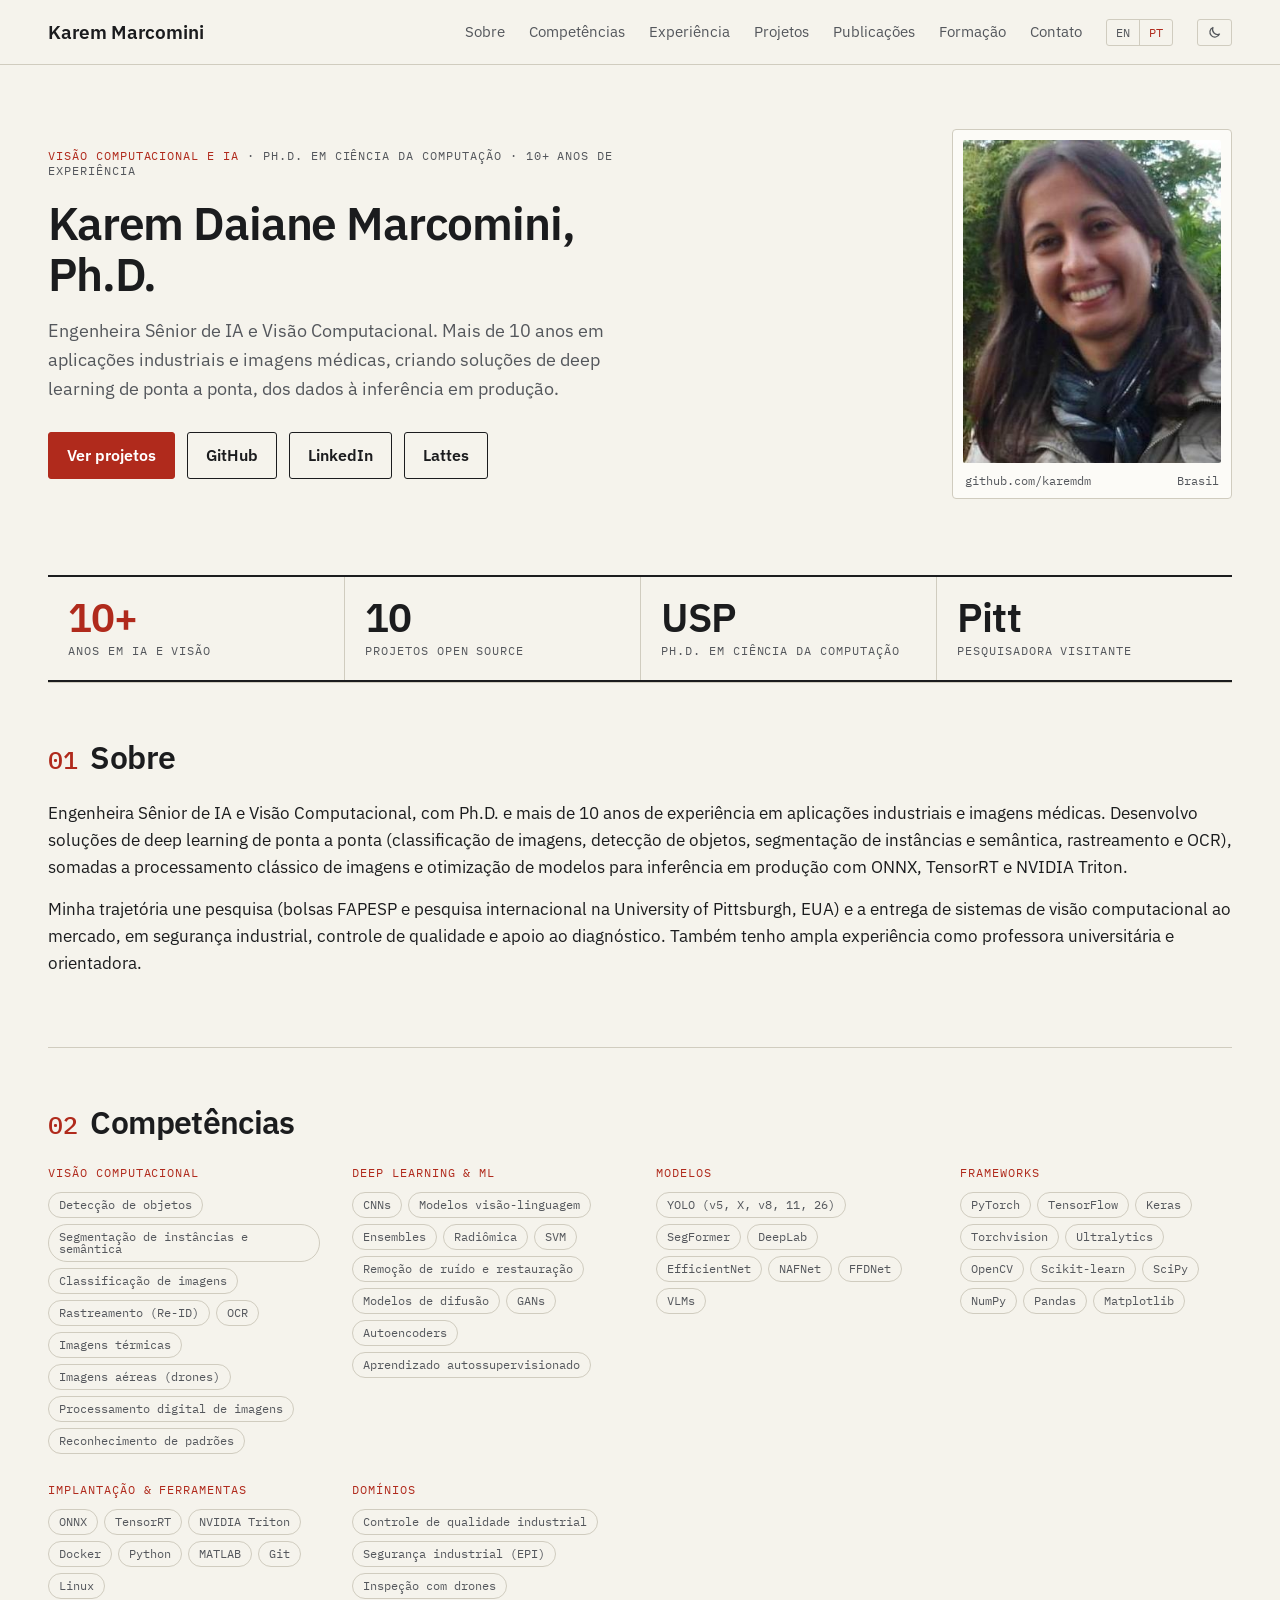
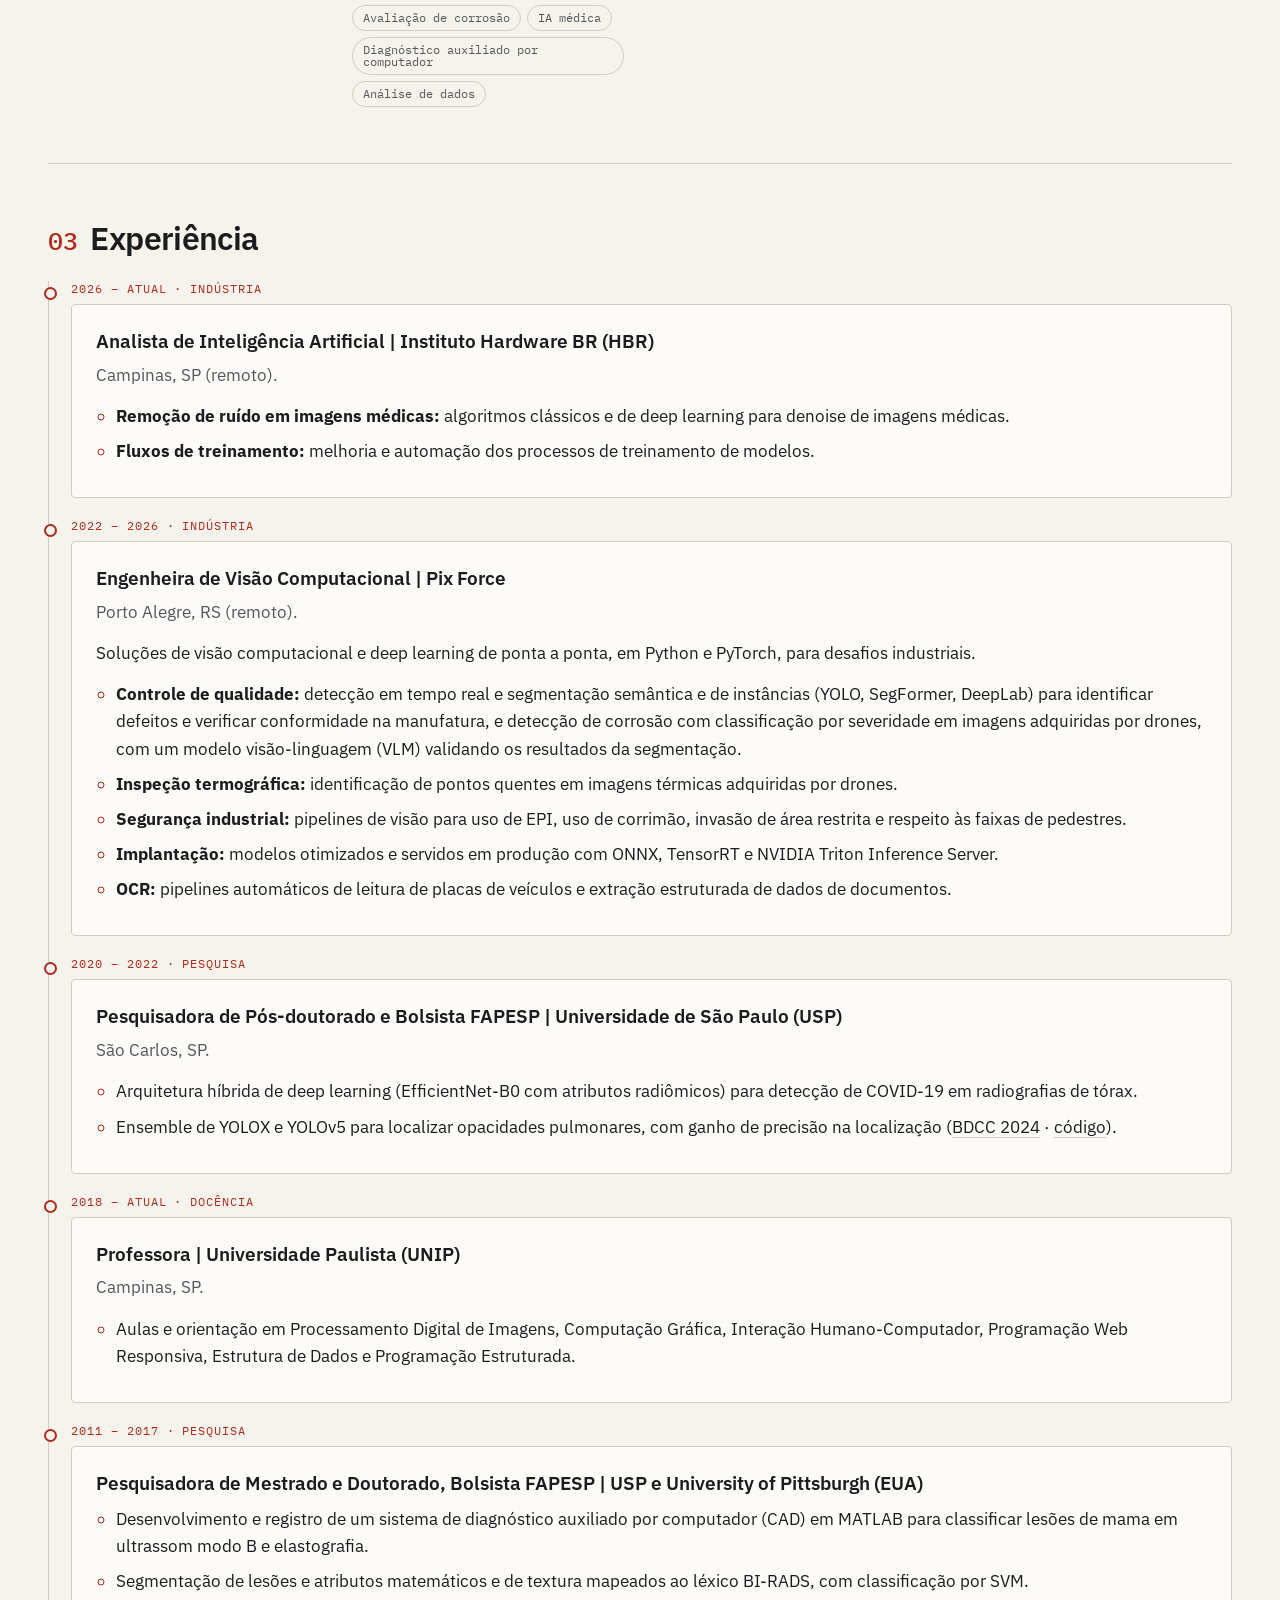
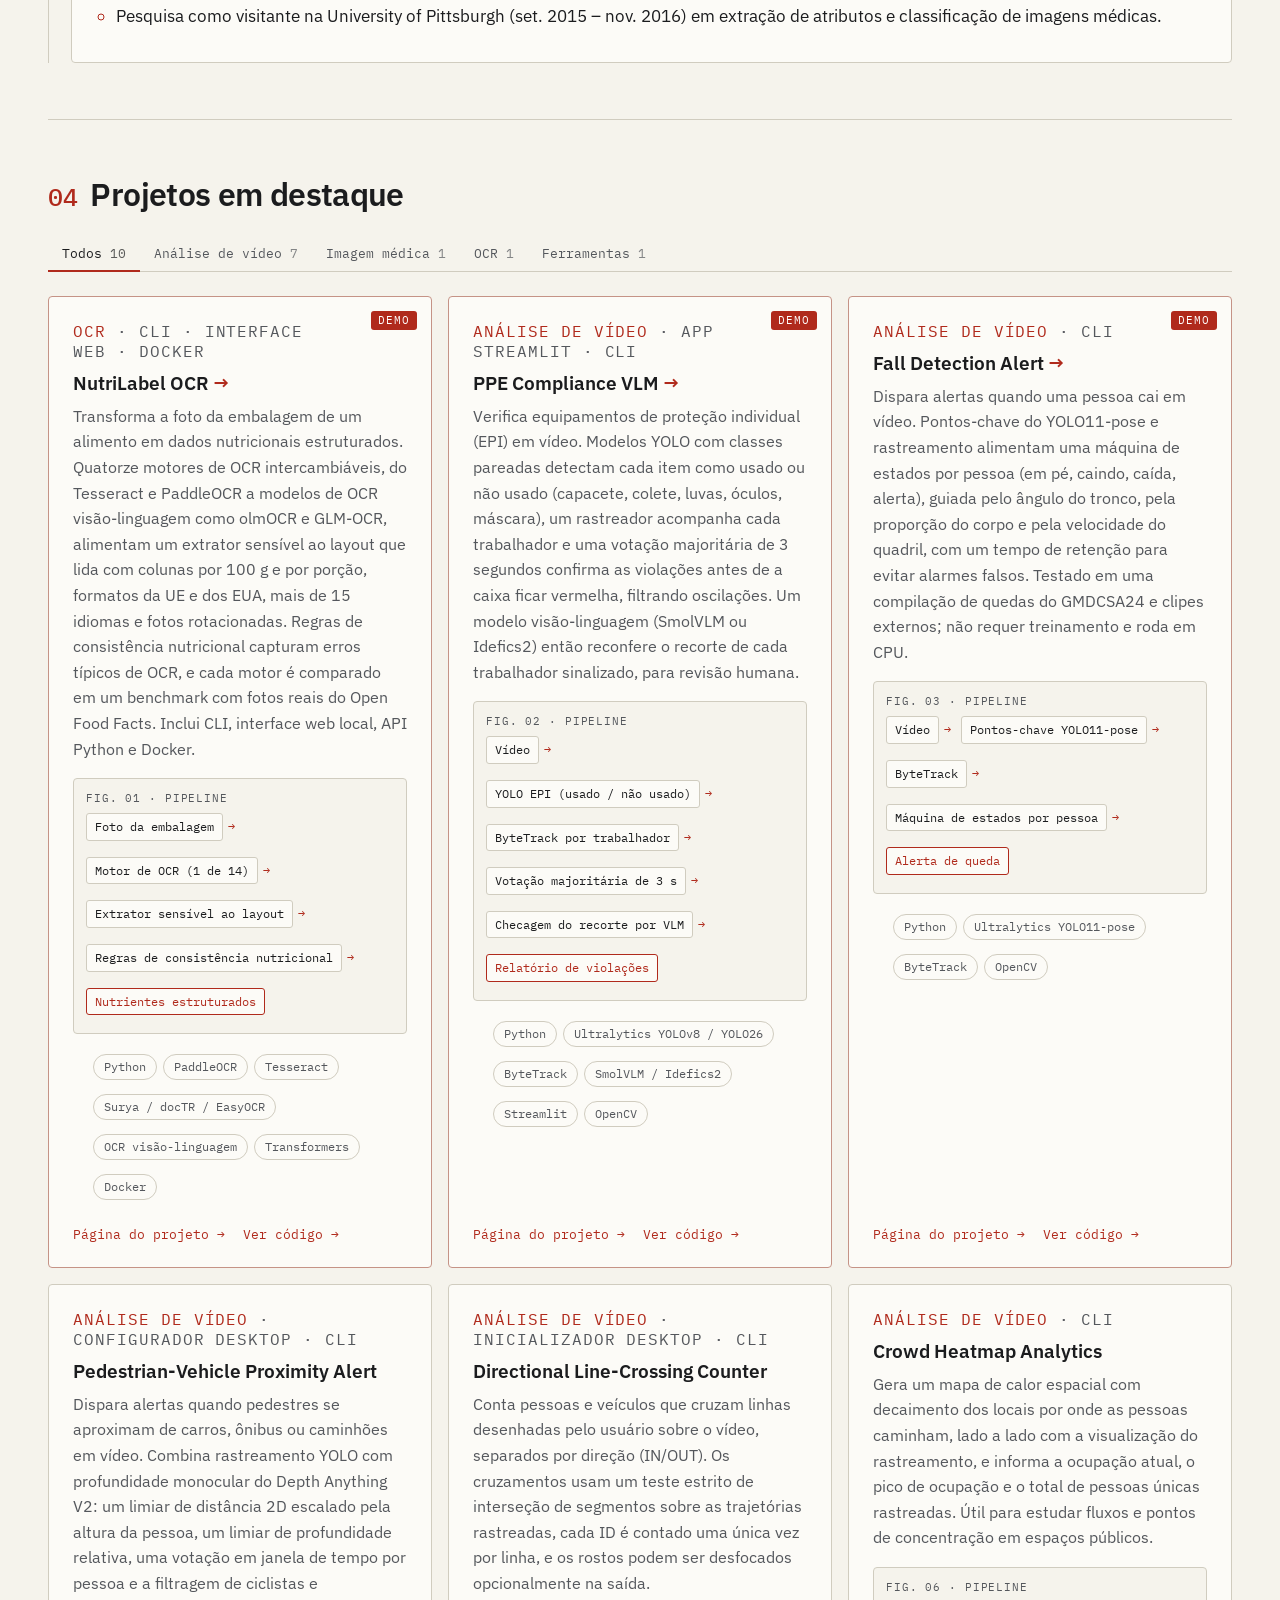
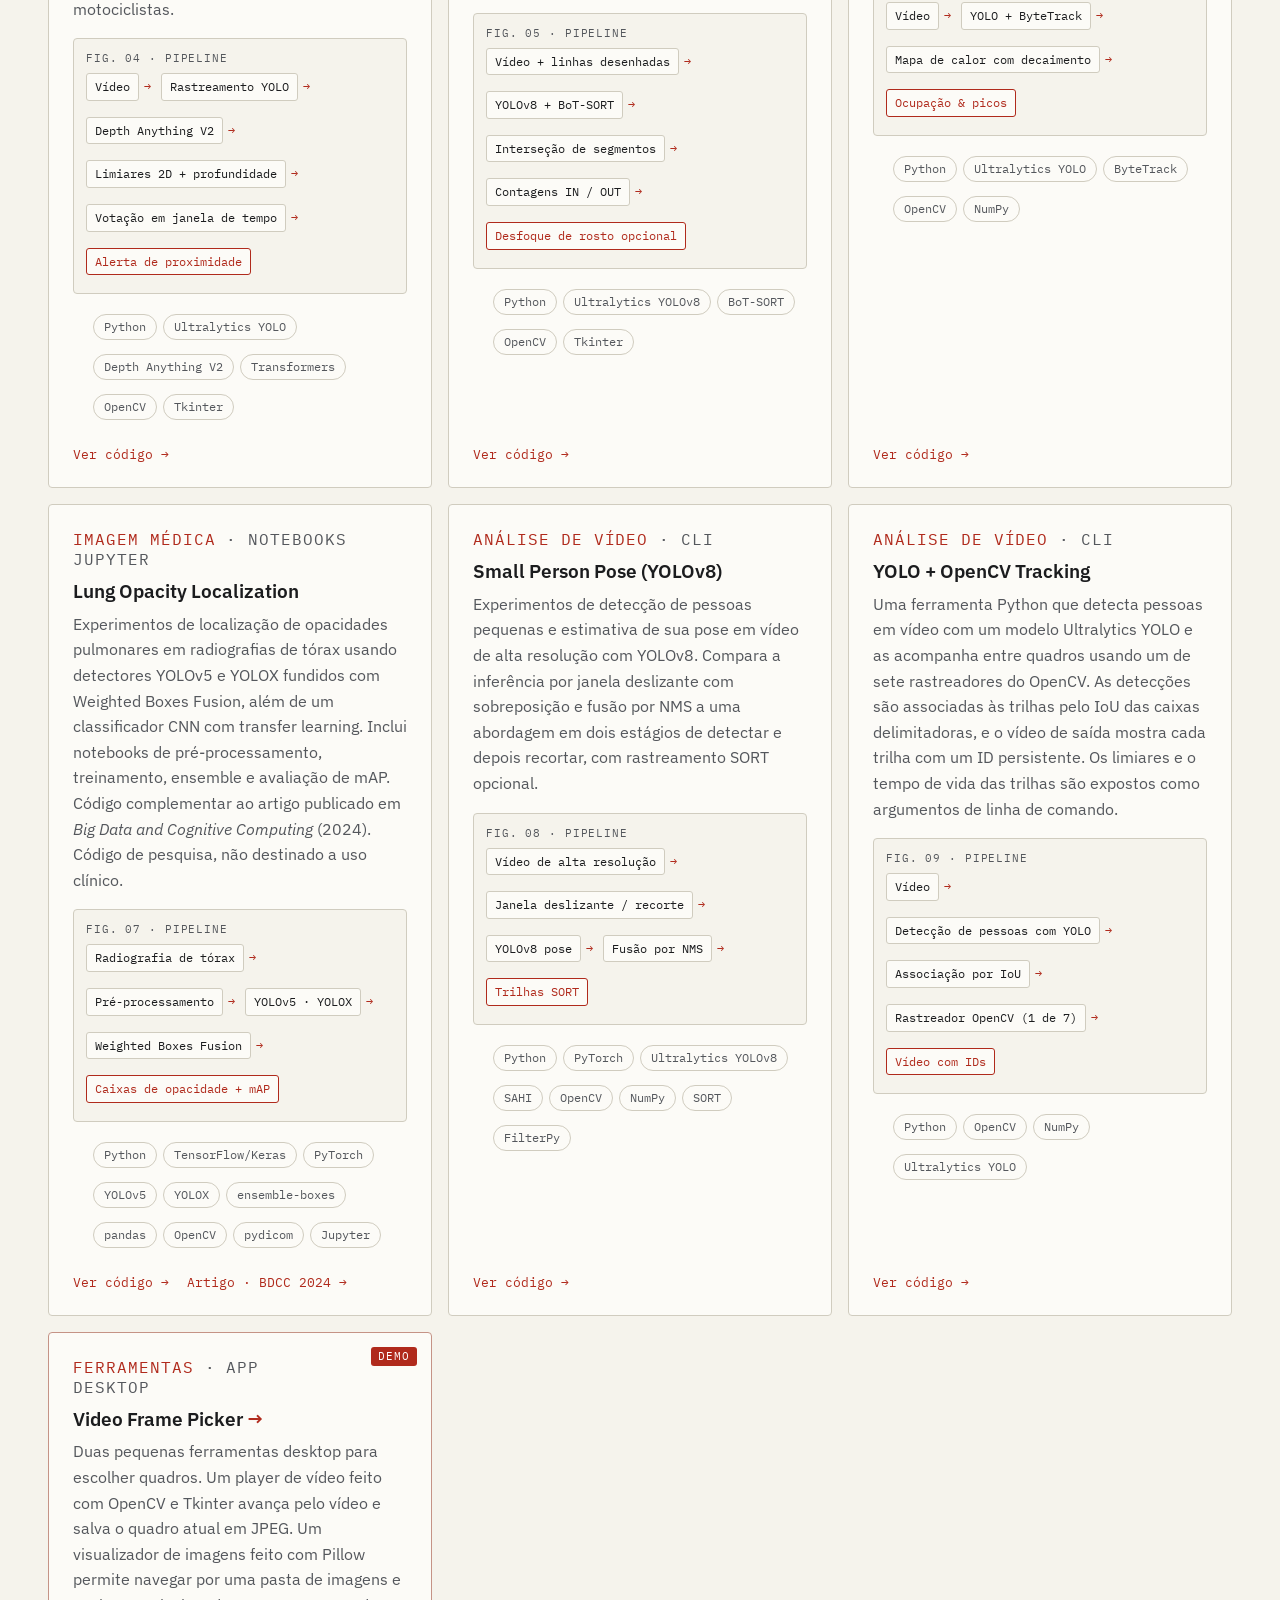
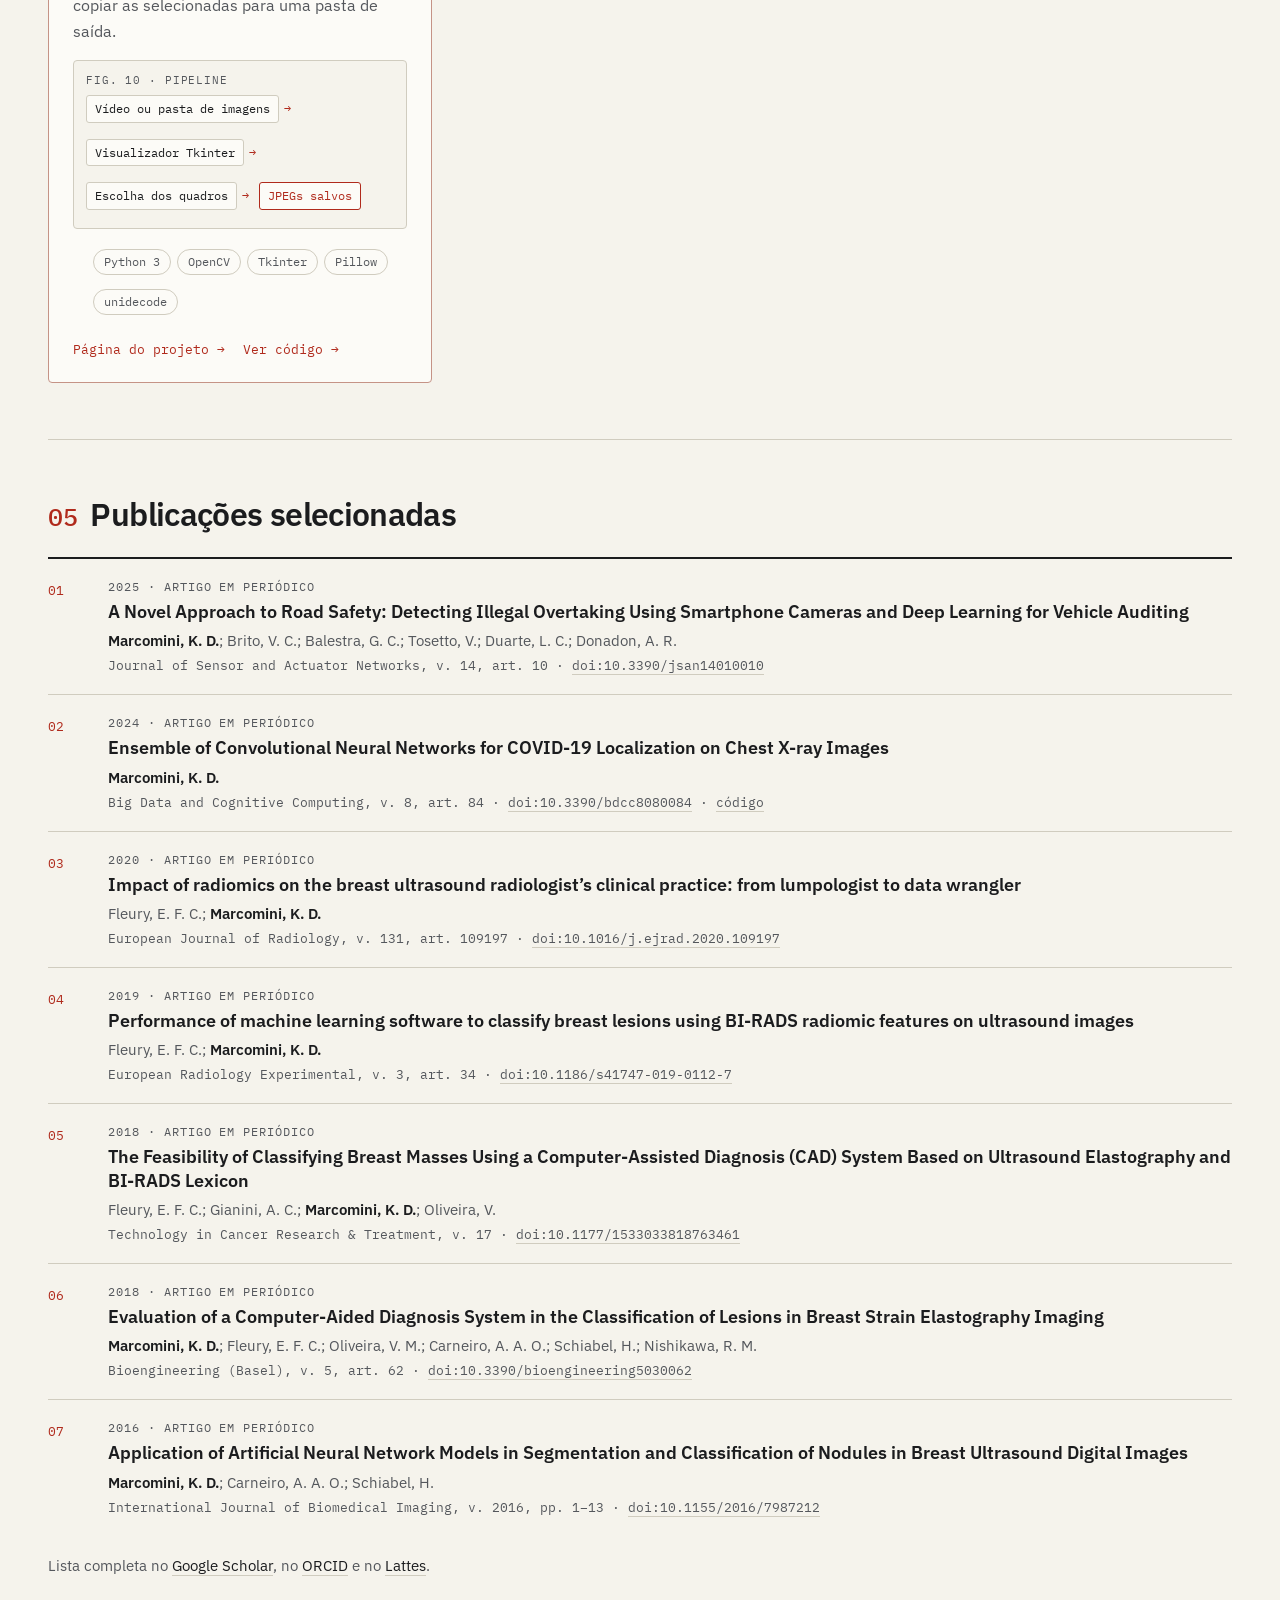
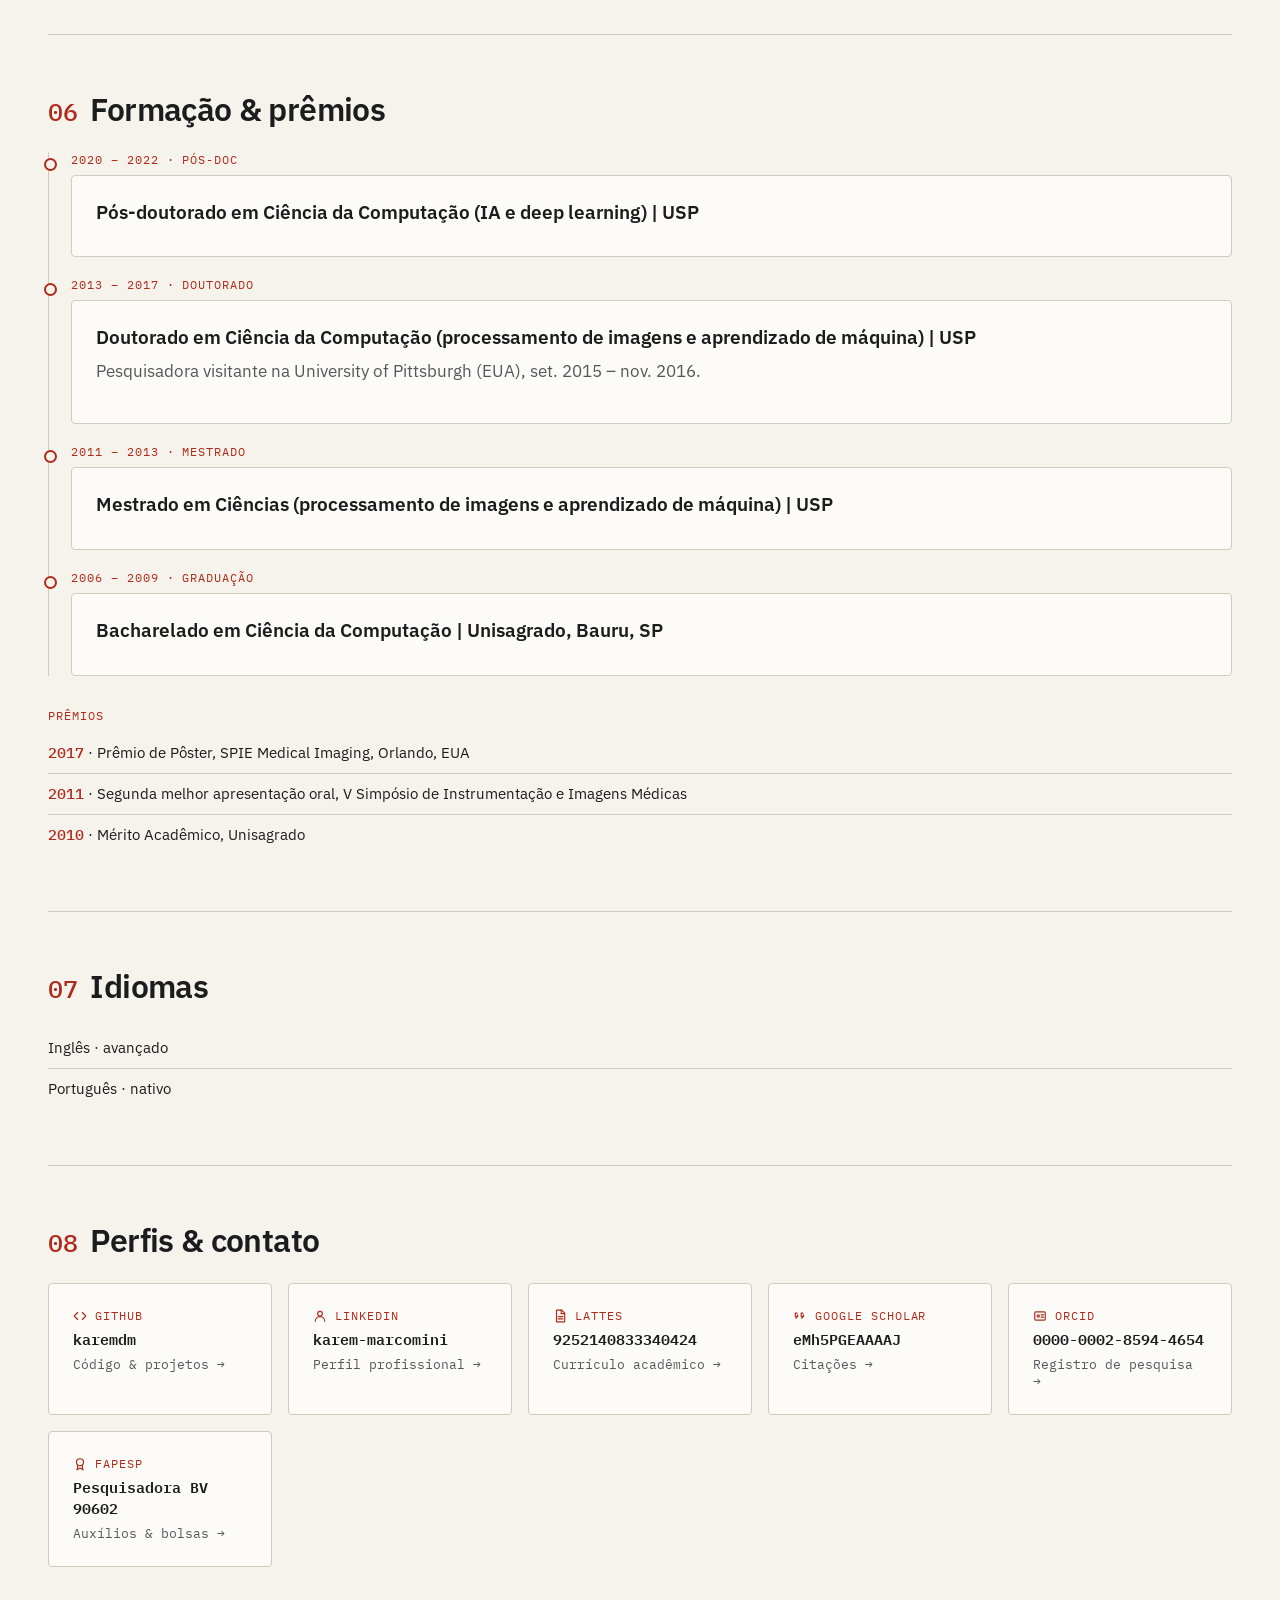
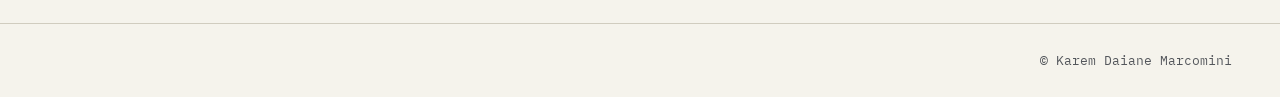
==== commit cf80fac2: "Ph.D. in Computer Science in the header, stats, description and Education" ====
--- a/pt/index.html
+++ b/pt/index.html
@@ -5,7 +5,7 @@
 <meta name="viewport" content="width=device-width, initial-scale=1">
 <meta name="theme-color" content="#f5f3ec">
 <title>Karem Daiane Marcomini, Ph.D. | Engenheira Sênior de IA e Visão Computacional</title>
-<meta name="description" content="Portfólio de Karem Daiane Marcomini, Ph.D. em Ciências: Engenheira Sênior de IA e Visão Computacional, conectando pesquisa acadêmica e soluções industriais de deep learning.">
+<meta name="description" content="Portfólio de Karem Daiane Marcomini, Ph.D. em Ciência da Computação: Engenheira Sênior de IA e Visão Computacional, conectando pesquisa acadêmica e soluções industriais de deep learning.">
 <meta property="og:type" content="website">
 <meta property="og:locale" content="pt_BR">
 <meta property="og:title" content="Karem Daiane Marcomini, Ph.D. | Engenheira Sênior de IA e Visão Computacional">
@@ -50,7 +50,7 @@
 <main id="top" class="container">
   <div class="hero">
     <div>
-      <p class="meta"><span>Visão Computacional e IA</span><span>Ph.D. em Ciências</span><span>10+ anos de experiência</span></p>
+      <p class="meta"><span>Visão Computacional e IA</span><span>Ph.D. em Ciência da Computação</span><span>10+ anos de experiência</span></p>
       <h1>Karem Daiane Marcomini, Ph.D.</h1>
       <p class="lede">Engenheira Sênior de IA e Visão Computacional. Mais de 10 anos em aplicações industriais e imagens médicas, criando soluções de deep learning de ponta a ponta, dos dados à inferência em produção.</p>
       <div class="btns">
@@ -69,7 +69,7 @@
   <dl class="stats">
     <div><dt>Anos em IA e visão</dt><dd>10+</dd></div>
     <div><dt>Projetos open source</dt><dd>10</dd></div>
-    <div><dt>Ph.D. em Ciências</dt><dd>USP</dd></div>
+    <div><dt>Ph.D. em Ciência da Computação</dt><dd>USP</dd></div>
     <div><dt>Pesquisadora visitante</dt><dd>Pitt</dd></div>
   </dl>
 
@@ -339,7 +339,7 @@
         <h3>Pós-doutorado em Ciência da Computação (IA e deep learning) | USP</h3>
       </article></li>
       <li><span class="tl-kind">2013 – 2017 · Doutorado</span><article class="card">
-        <h3>Doutorado em Ciências (processamento de imagens e aprendizado de máquina) | USP</h3>
+        <h3>Doutorado em Ciência da Computação (processamento de imagens e aprendizado de máquina) | USP</h3>
         <p class="muted">Pesquisadora visitante na University of Pittsburgh (EUA), set. 2015 – nov. 2016.</p>
       </article></li>
       <li><span class="tl-kind">2011 – 2013 · Mestrado</span><article class="card">
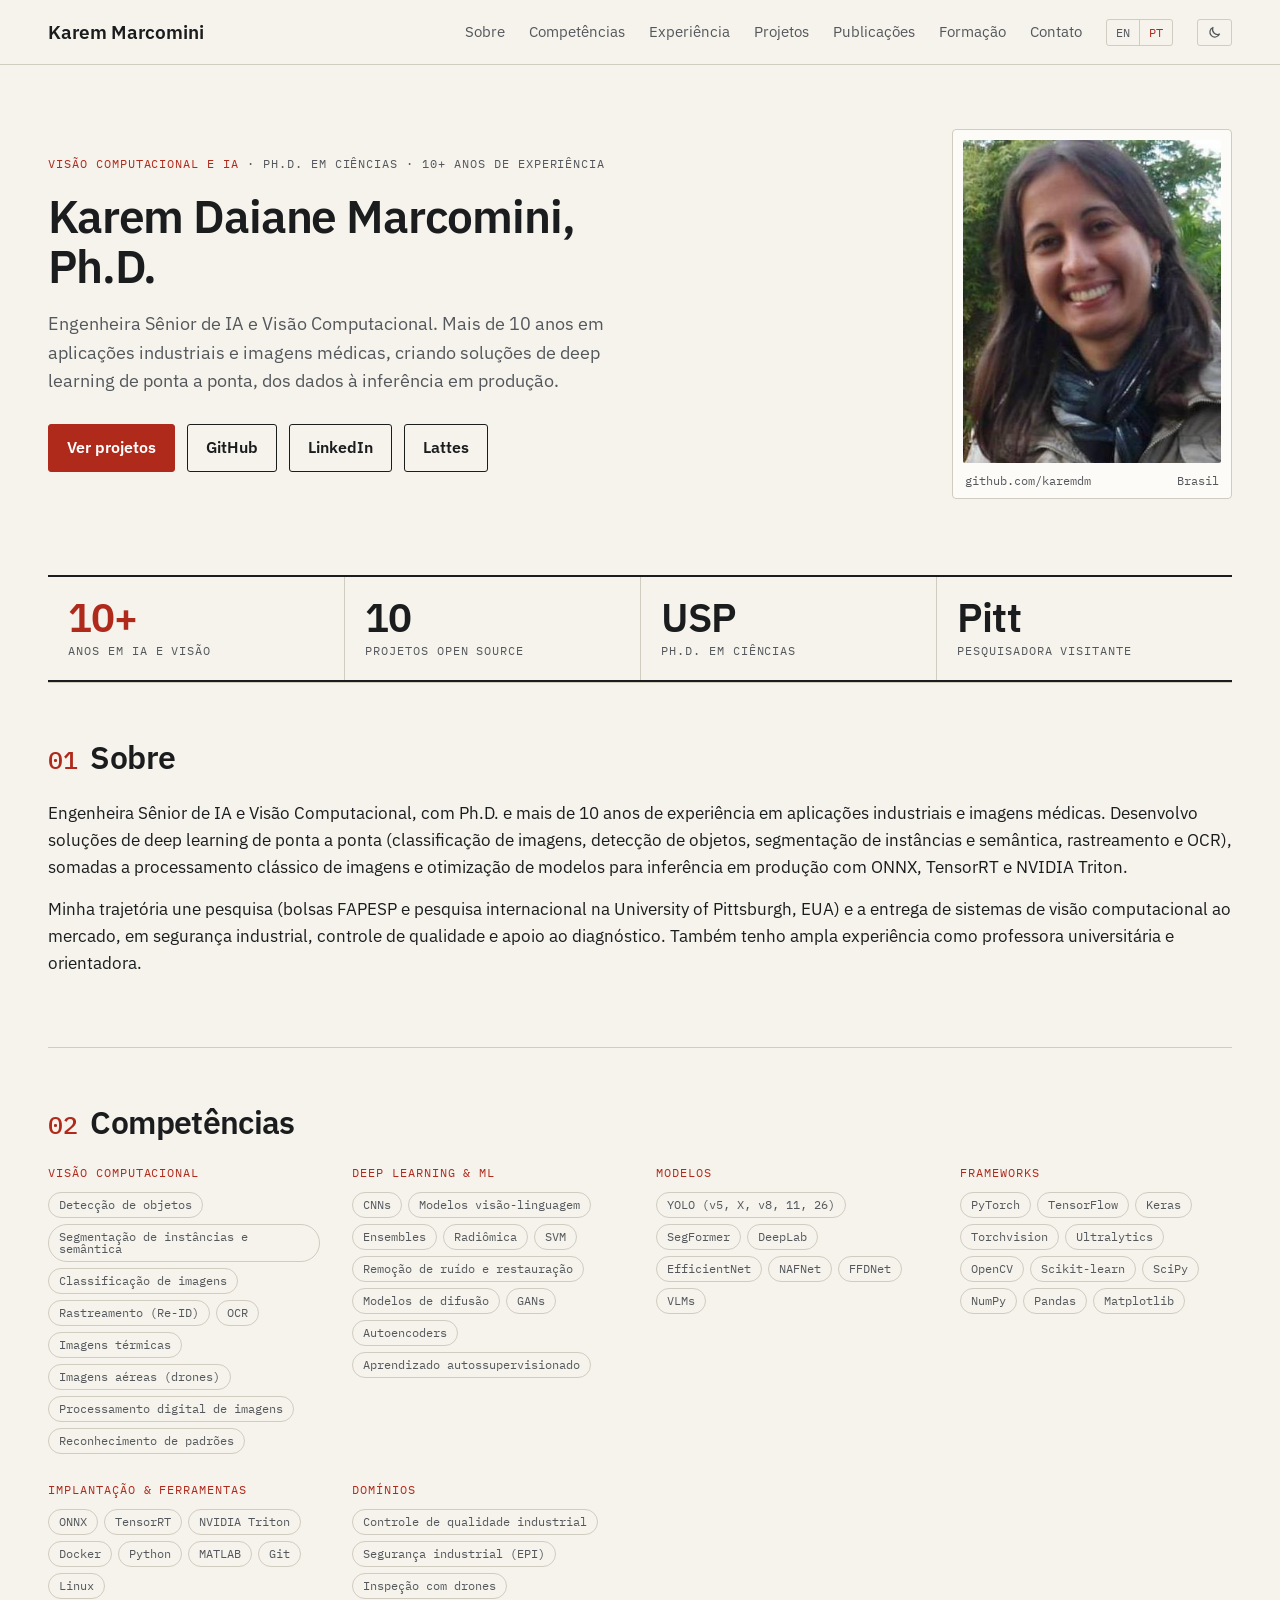
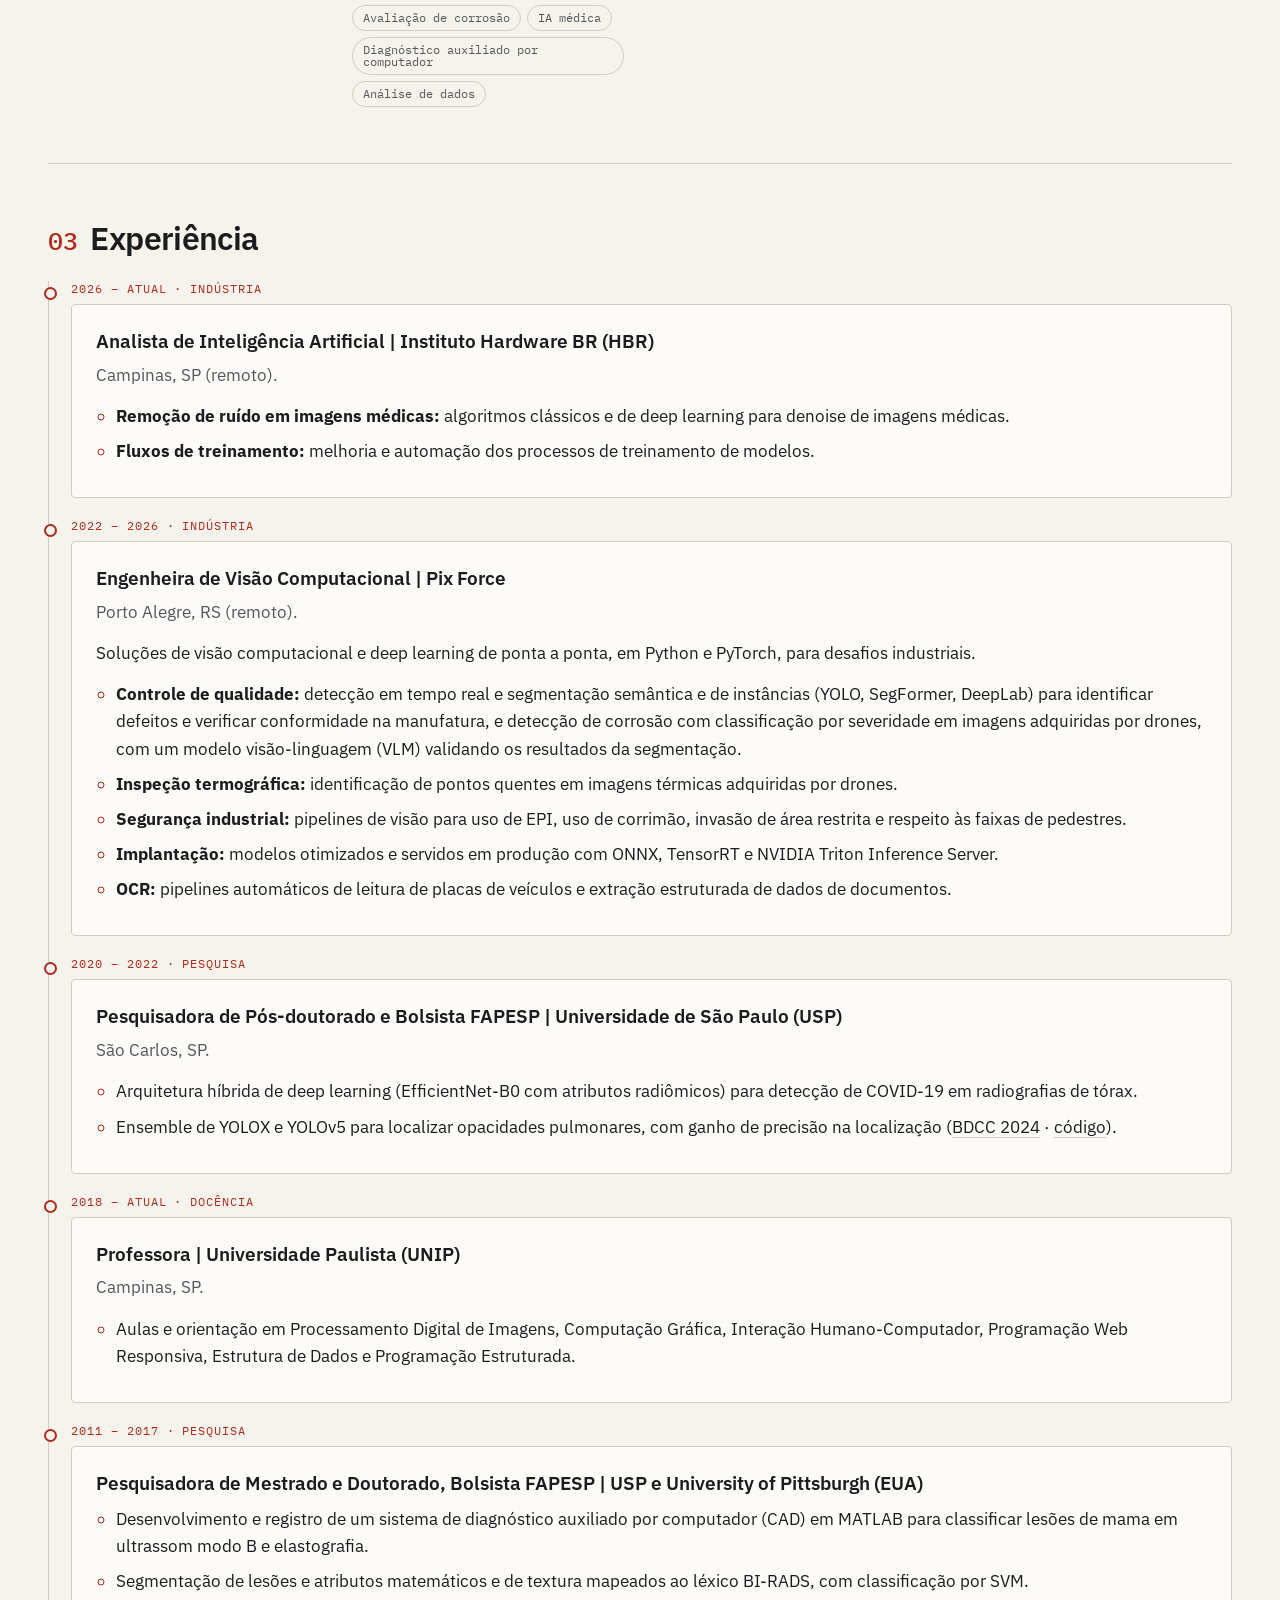
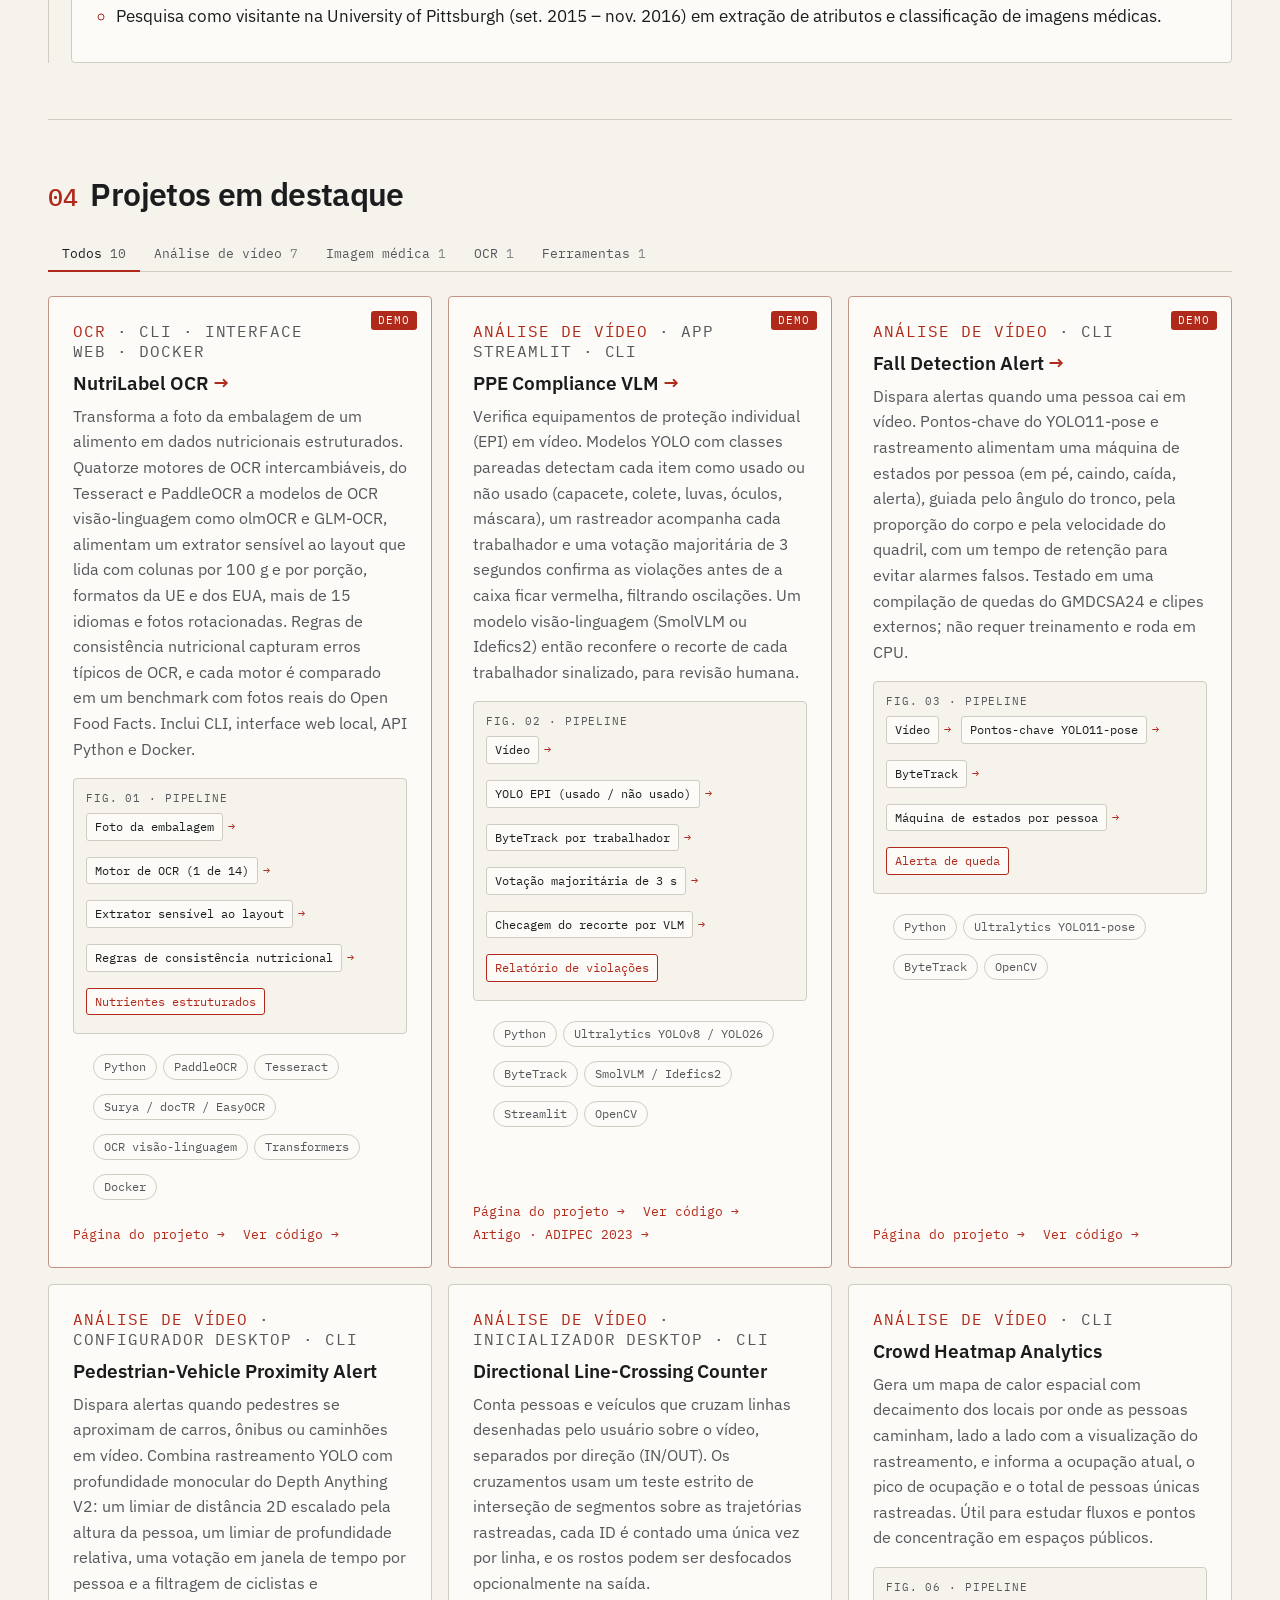
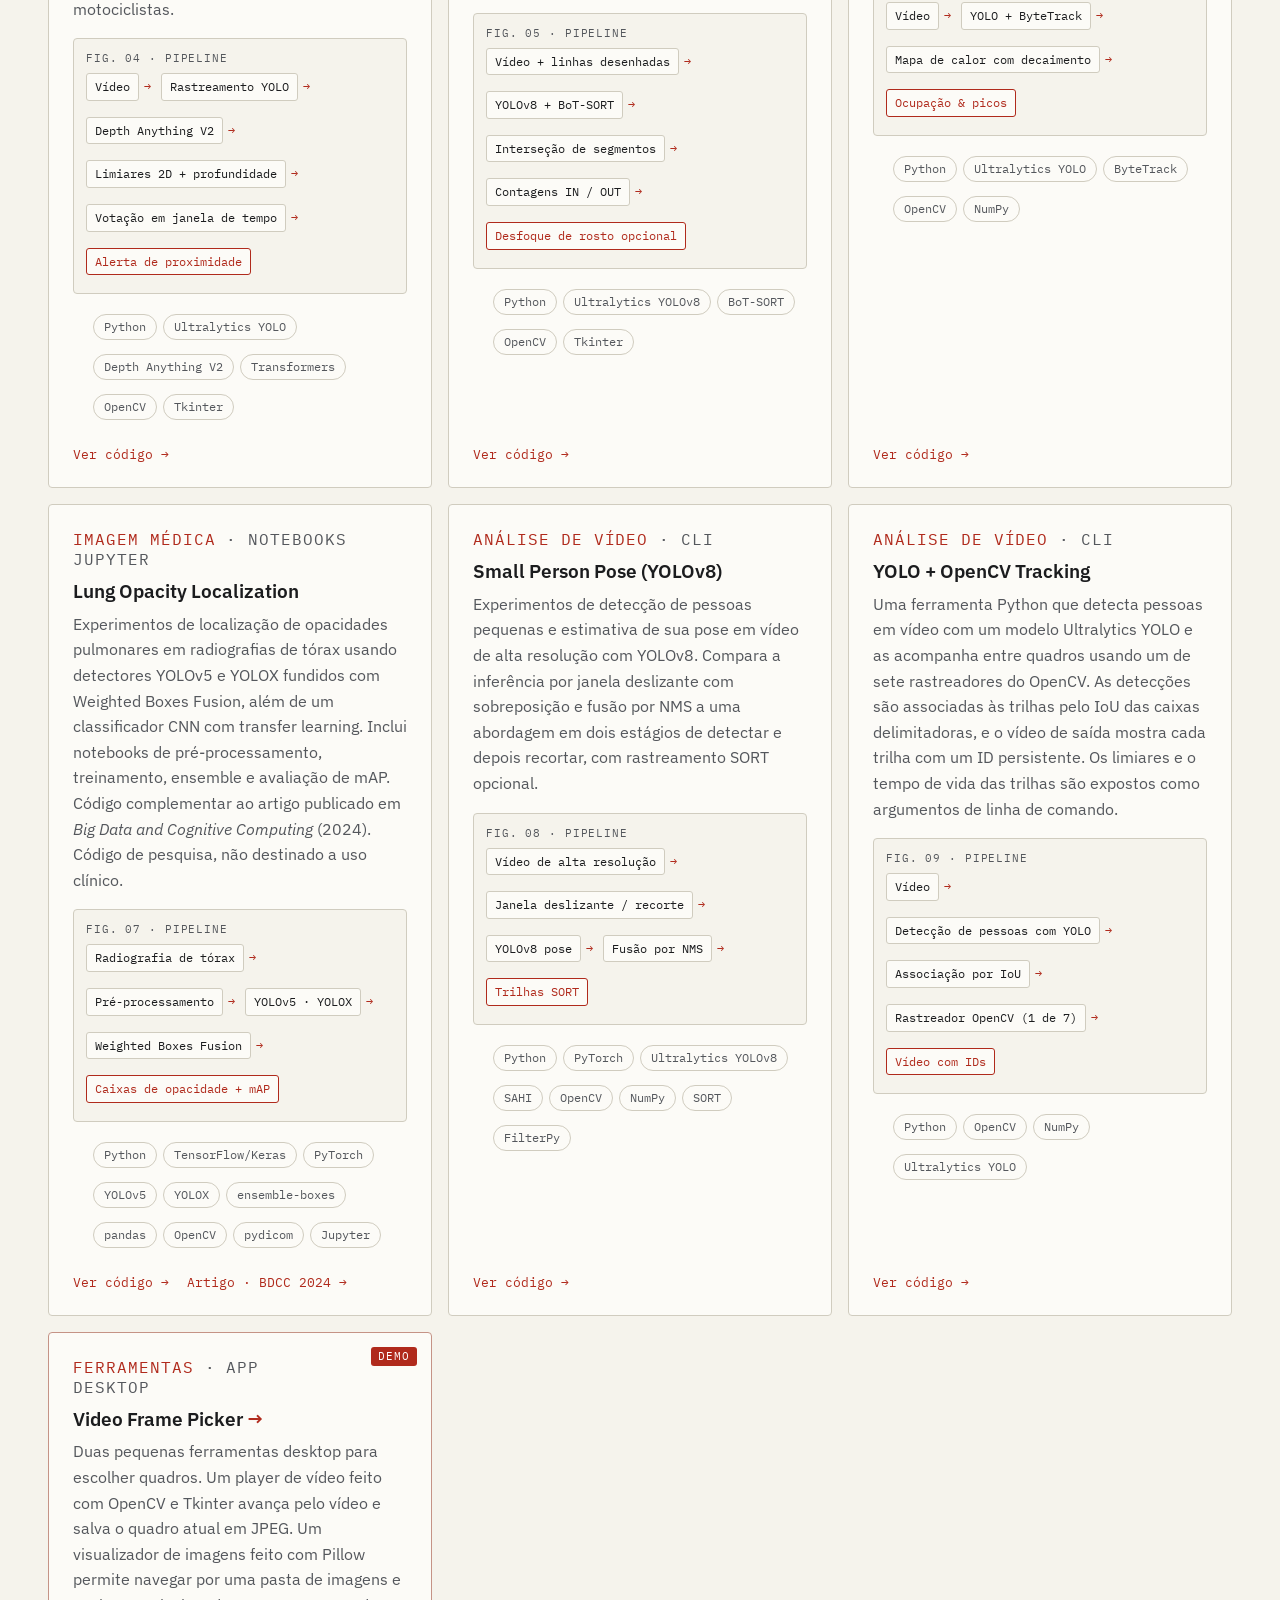
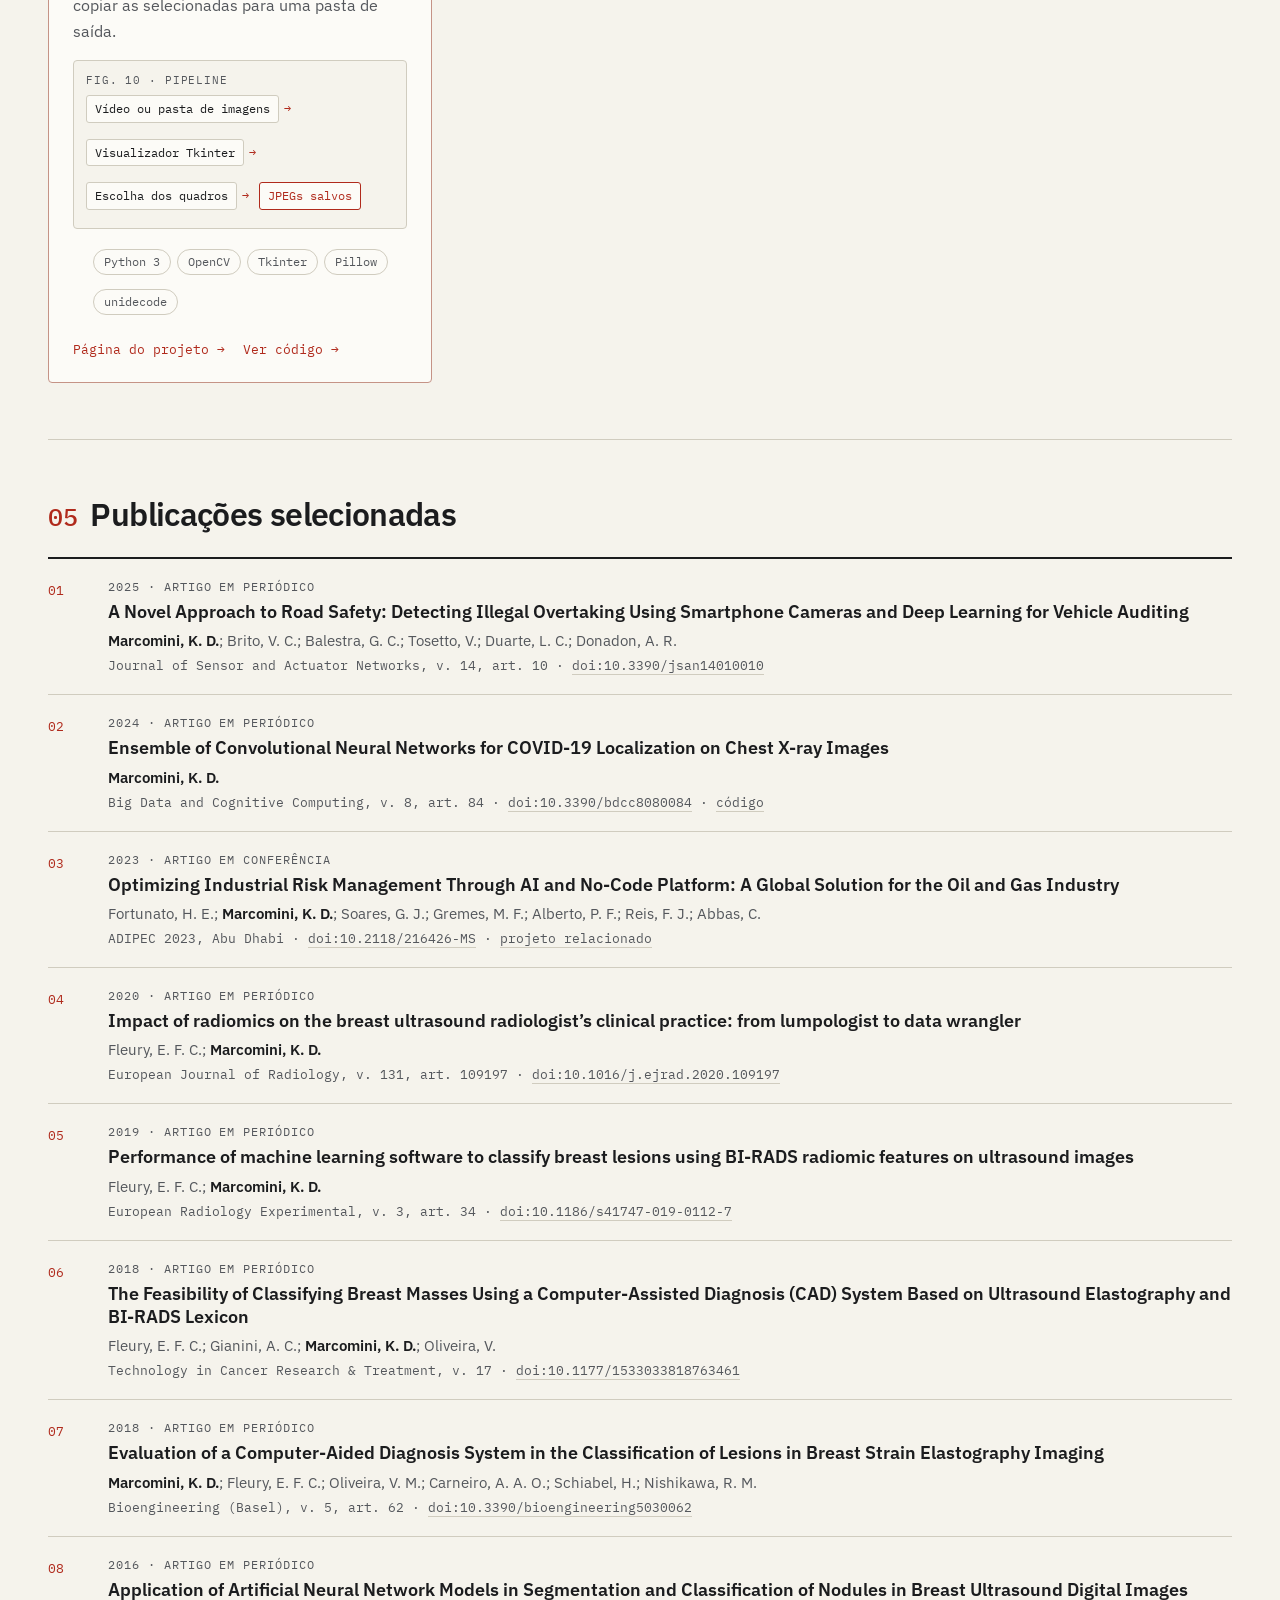
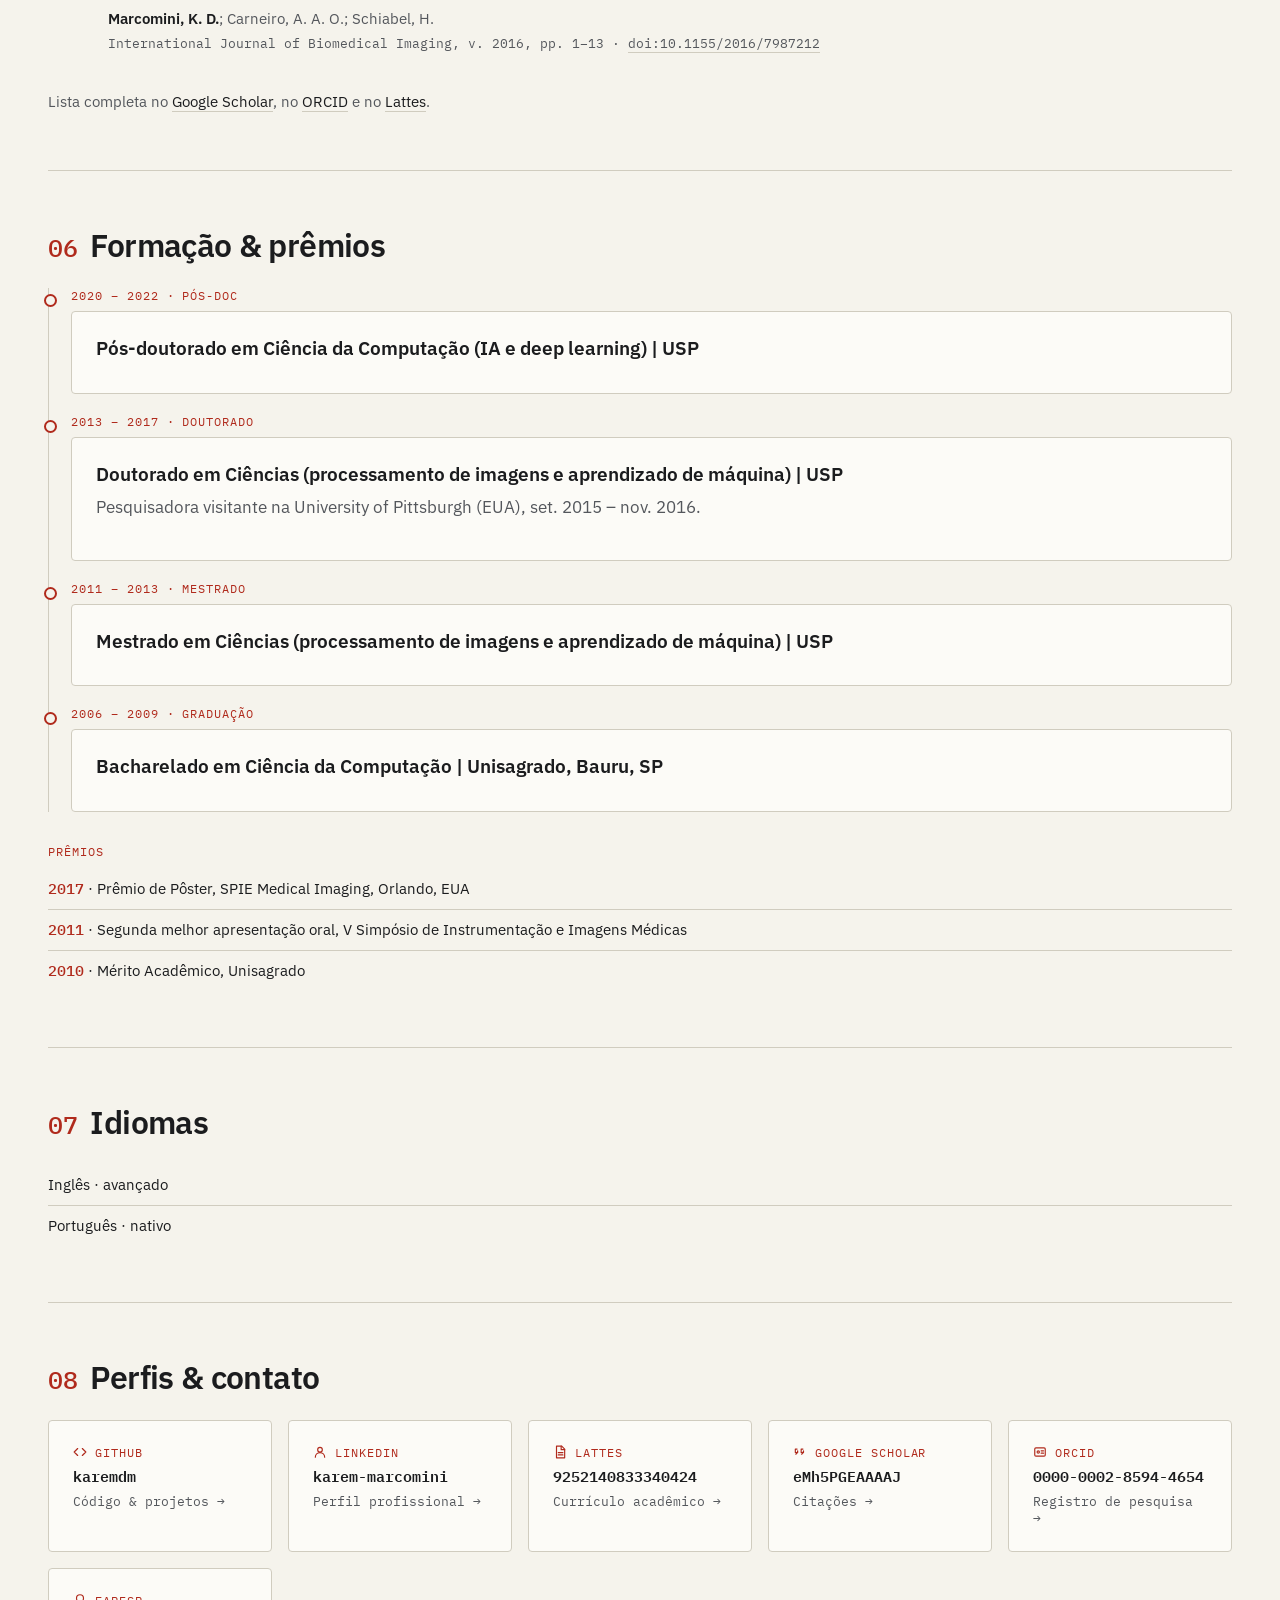
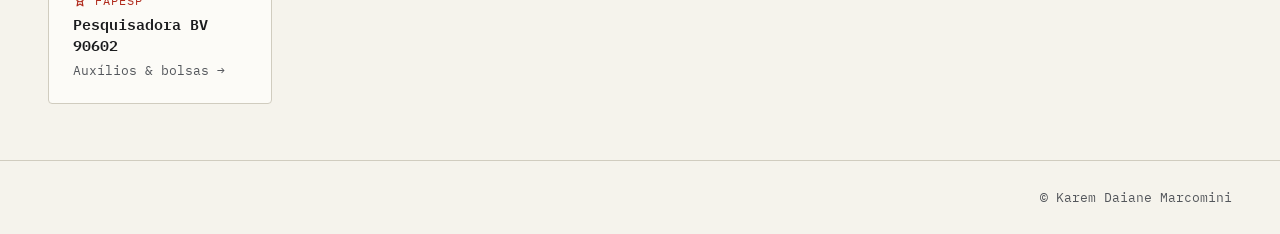
==== commit ecea88ca: "Add the ADIPEC 2023 paper to Publications and link it from the PPE project" ====
--- a/pt/index.html
+++ b/pt/index.html
@@ -5,7 +5,7 @@
 <meta name="viewport" content="width=device-width, initial-scale=1">
 <meta name="theme-color" content="#f5f3ec">
 <title>Karem Daiane Marcomini, Ph.D. | Engenheira Sênior de IA e Visão Computacional</title>
-<meta name="description" content="Portfólio de Karem Daiane Marcomini, Ph.D. em Ciência da Computação: Engenheira Sênior de IA e Visão Computacional, conectando pesquisa acadêmica e soluções industriais de deep learning.">
+<meta name="description" content="Portfólio de Karem Daiane Marcomini, Ph.D. em Ciências: Engenheira Sênior de IA e Visão Computacional, conectando pesquisa acadêmica e soluções industriais de deep learning.">
 <meta property="og:type" content="website">
 <meta property="og:locale" content="pt_BR">
 <meta property="og:title" content="Karem Daiane Marcomini, Ph.D. | Engenheira Sênior de IA e Visão Computacional">
@@ -50,7 +50,7 @@
 <main id="top" class="container">
   <div class="hero">
     <div>
-      <p class="meta"><span>Visão Computacional e IA</span><span>Ph.D. em Ciência da Computação</span><span>10+ anos de experiência</span></p>
+      <p class="meta"><span>Visão Computacional e IA</span><span>Ph.D. em Ciências</span><span>10+ anos de experiência</span></p>
       <h1>Karem Daiane Marcomini, Ph.D.</h1>
       <p class="lede">Engenheira Sênior de IA e Visão Computacional. Mais de 10 anos em aplicações industriais e imagens médicas, criando soluções de deep learning de ponta a ponta, dos dados à inferência em produção.</p>
       <div class="btns">
@@ -69,7 +69,7 @@
   <dl class="stats">
     <div><dt>Anos em IA e visão</dt><dd>10+</dd></div>
     <div><dt>Projetos open source</dt><dd>10</dd></div>
-    <div><dt>Ph.D. em Ciência da Computação</dt><dd>USP</dd></div>
+    <div><dt>Ph.D. em Ciências</dt><dd>USP</dd></div>
     <div><dt>Pesquisadora visitante</dt><dd>Pitt</dd></div>
   </dl>
 
@@ -189,7 +189,7 @@
           <p>Verifica equipamentos de proteção individual (EPI) em vídeo. Modelos YOLO com classes pareadas detectam cada item como usado ou não usado (capacete, colete, luvas, óculos, máscara), um rastreador acompanha cada trabalhador e uma votação majoritária de 3 segundos confirma as violações antes de a caixa ficar vermelha, filtrando oscilações. Um modelo visão-linguagem (SmolVLM ou Idefics2) então reconfere o recorte de cada trabalhador sinalizado, para revisão humana.</p>
           <figure class="flow"><figcaption>Fig. 02 · pipeline</figcaption><ol><li>Vídeo</li><li>YOLO EPI (usado / não usado)</li><li>ByteTrack por trabalhador</li><li>Votação majoritária de 3 s</li><li>Checagem do recorte por VLM</li><li>Relatório de violações</li></ol></figure>
           <ul class="chips"><li>Python</li><li>Ultralytics YOLOv8 / YOLO26</li><li>ByteTrack</li><li>SmolVLM / Idefics2</li><li>Streamlit</li><li>OpenCV</li></ul>
-          <p class="links"><a class="link" href="projects/ppe-compliance-vlm/">Página do projeto →</a><a class="link" href="https://github.com/karemdm/ppe-compliance-vlm" rel="noopener">Ver código &rarr;</a></p>
+          <p class="links"><a class="link" href="projects/ppe-compliance-vlm/">Página do projeto →</a><a class="link" href="https://github.com/karemdm/ppe-compliance-vlm" rel="noopener">Ver código &rarr;</a><a class="link" href="https://doi.org/10.2118/216426-MS" rel="noopener">Artigo · ADIPEC 2023 &rarr;</a></p>
         </article>
         <article class="card" data-cat="video">
           <p class="card-meta"><span>Análise de vídeo</span><span>CLI</span></p>
@@ -284,6 +284,15 @@
         <li>
           <span class="pub-n">03</span>
           <div>
+            <p class="pub-meta"><span>2023</span><span>Artigo em conferência</span></p>
+            <h3><a href="https://doi.org/10.2118/216426-MS" rel="noopener">Optimizing Industrial Risk Management Through AI and No-Code Platform: A Global Solution for the Oil and Gas Industry</a></h3>
+            <p class="pub-authors">Fortunato, H. E.; <b>Marcomini, K. D.</b>; Soares, G. J.; Gremes, M. F.; Alberto, P. F.; Reis, F. J.; Abbas, C.</p>
+            <p class="pub-venue">ADIPEC 2023, Abu Dhabi · <a href="https://doi.org/10.2118/216426-MS" rel="noopener">doi:10.2118/216426-MS</a> · <a href="projects/ppe-compliance-vlm/">projeto relacionado</a></p>
+          </div>
+        </li>
+        <li>
+          <span class="pub-n">04</span>
+          <div>
             <p class="pub-meta"><span>2020</span><span>Artigo em periódico</span></p>
             <h3><a href="https://doi.org/10.1016/j.ejrad.2020.109197" rel="noopener">Impact of radiomics on the breast ultrasound radiologist’s clinical practice: from lumpologist to data wrangler</a></h3>
             <p class="pub-authors">Fleury, E. F. C.; <b>Marcomini, K. D.</b></p>
@@ -291,7 +300,7 @@
           </div>
         </li>
         <li>
-          <span class="pub-n">04</span>
+          <span class="pub-n">05</span>
           <div>
             <p class="pub-meta"><span>2019</span><span>Artigo em periódico</span></p>
             <h3><a href="https://doi.org/10.1186/s41747-019-0112-7" rel="noopener">Performance of machine learning software to classify breast lesions using BI-RADS radiomic features on ultrasound images</a></h3>
@@ -300,7 +309,7 @@
           </div>
         </li>
         <li>
-          <span class="pub-n">05</span>
+          <span class="pub-n">06</span>
           <div>
             <p class="pub-meta"><span>2018</span><span>Artigo em periódico</span></p>
             <h3><a href="https://doi.org/10.1177/1533033818763461" rel="noopener">The Feasibility of Classifying Breast Masses Using a Computer-Assisted Diagnosis (CAD) System Based on Ultrasound Elastography and BI-RADS Lexicon</a></h3>
@@ -309,7 +318,7 @@
           </div>
         </li>
         <li>
-          <span class="pub-n">06</span>
+          <span class="pub-n">07</span>
           <div>
             <p class="pub-meta"><span>2018</span><span>Artigo em periódico</span></p>
             <h3><a href="https://doi.org/10.3390/bioengineering5030062" rel="noopener">Evaluation of a Computer-Aided Diagnosis System in the Classification of Lesions in Breast Strain Elastography Imaging</a></h3>
@@ -318,7 +327,7 @@
           </div>
         </li>
         <li>
-          <span class="pub-n">07</span>
+          <span class="pub-n">08</span>
           <div>
             <p class="pub-meta"><span>2016</span><span>Artigo em periódico</span></p>
             <h3><a href="https://doi.org/10.1155/2016/7987212" rel="noopener">Application of Artificial Neural Network Models in Segmentation and Classification of Nodules in Breast Ultrasound Digital Images</a></h3>
@@ -339,7 +348,7 @@
         <h3>Pós-doutorado em Ciência da Computação (IA e deep learning) | USP</h3>
       </article></li>
       <li><span class="tl-kind">2013 – 2017 · Doutorado</span><article class="card">
-        <h3>Doutorado em Ciência da Computação (processamento de imagens e aprendizado de máquina) | USP</h3>
+        <h3>Doutorado em Ciências (processamento de imagens e aprendizado de máquina) | USP</h3>
         <p class="muted">Pesquisadora visitante na University of Pittsburgh (EUA), set. 2015 – nov. 2016.</p>
       </article></li>
       <li><span class="tl-kind">2011 – 2013 · Mestrado</span><article class="card">
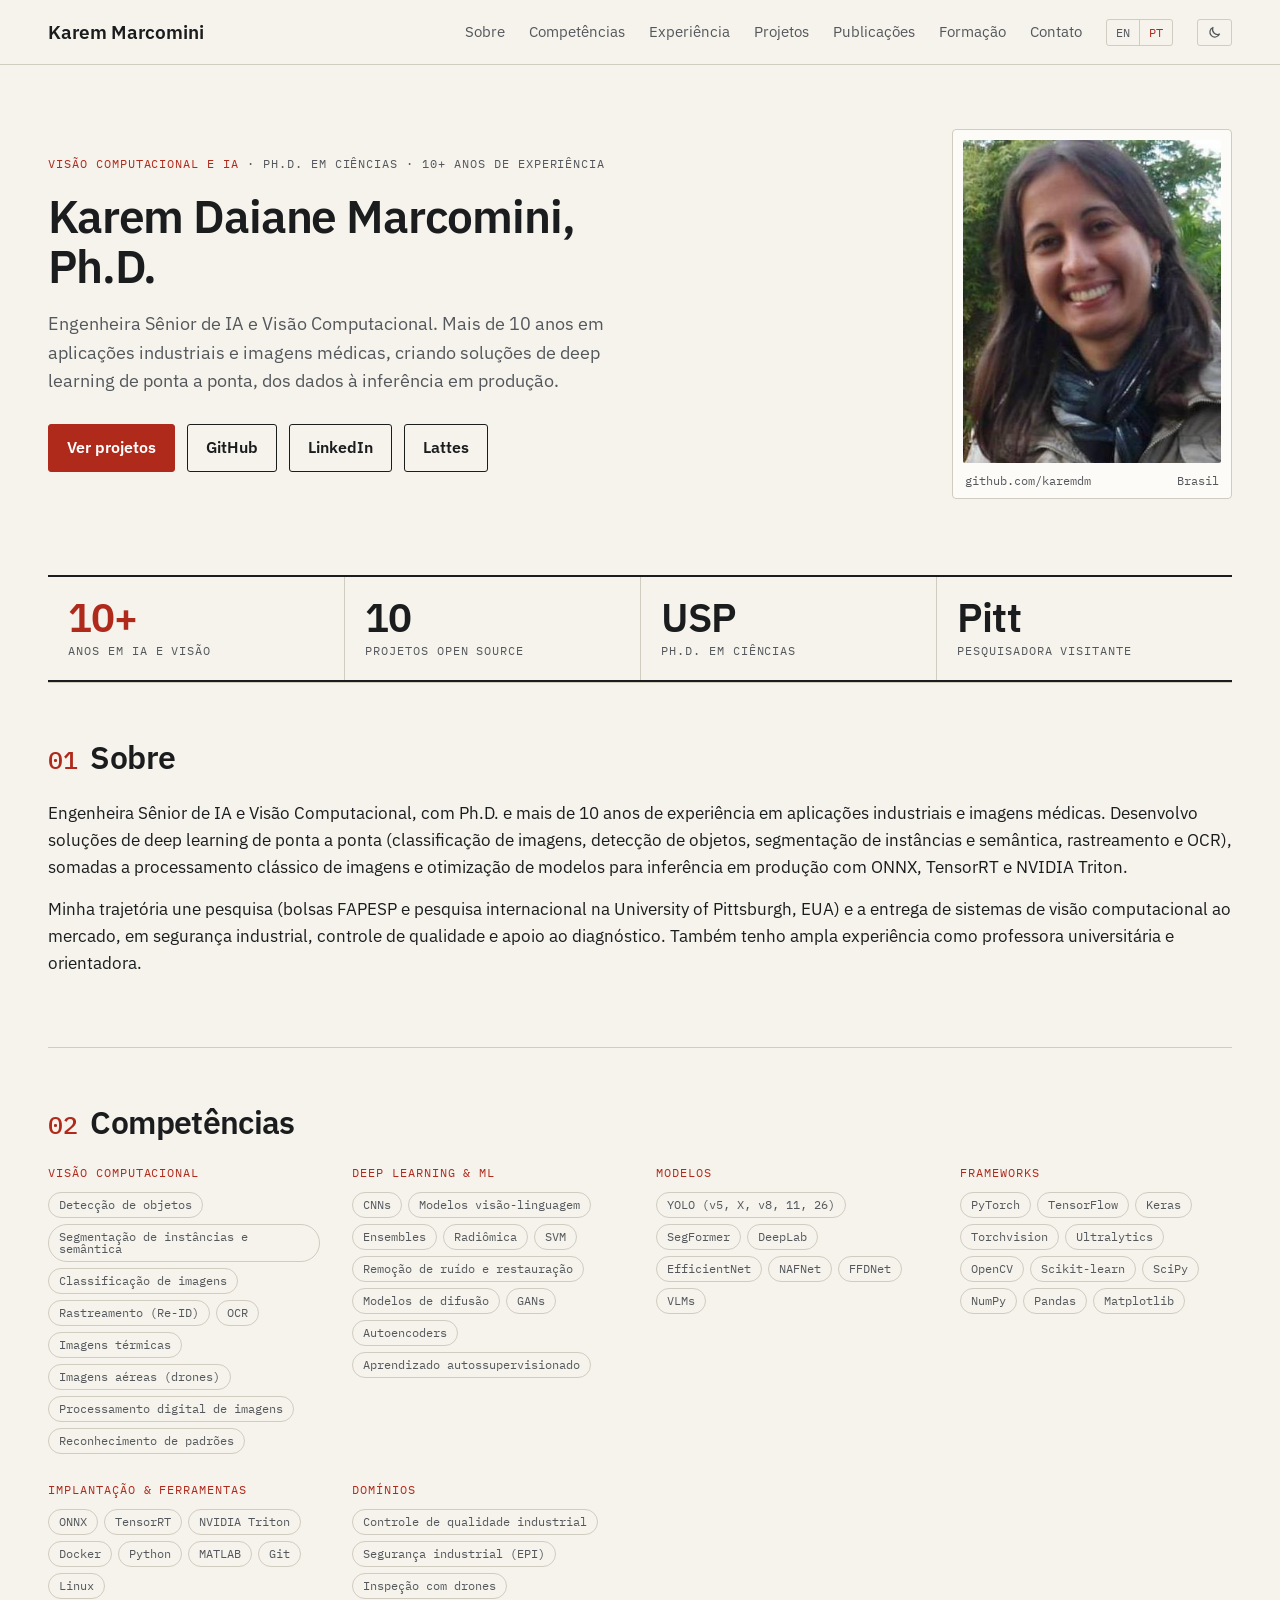
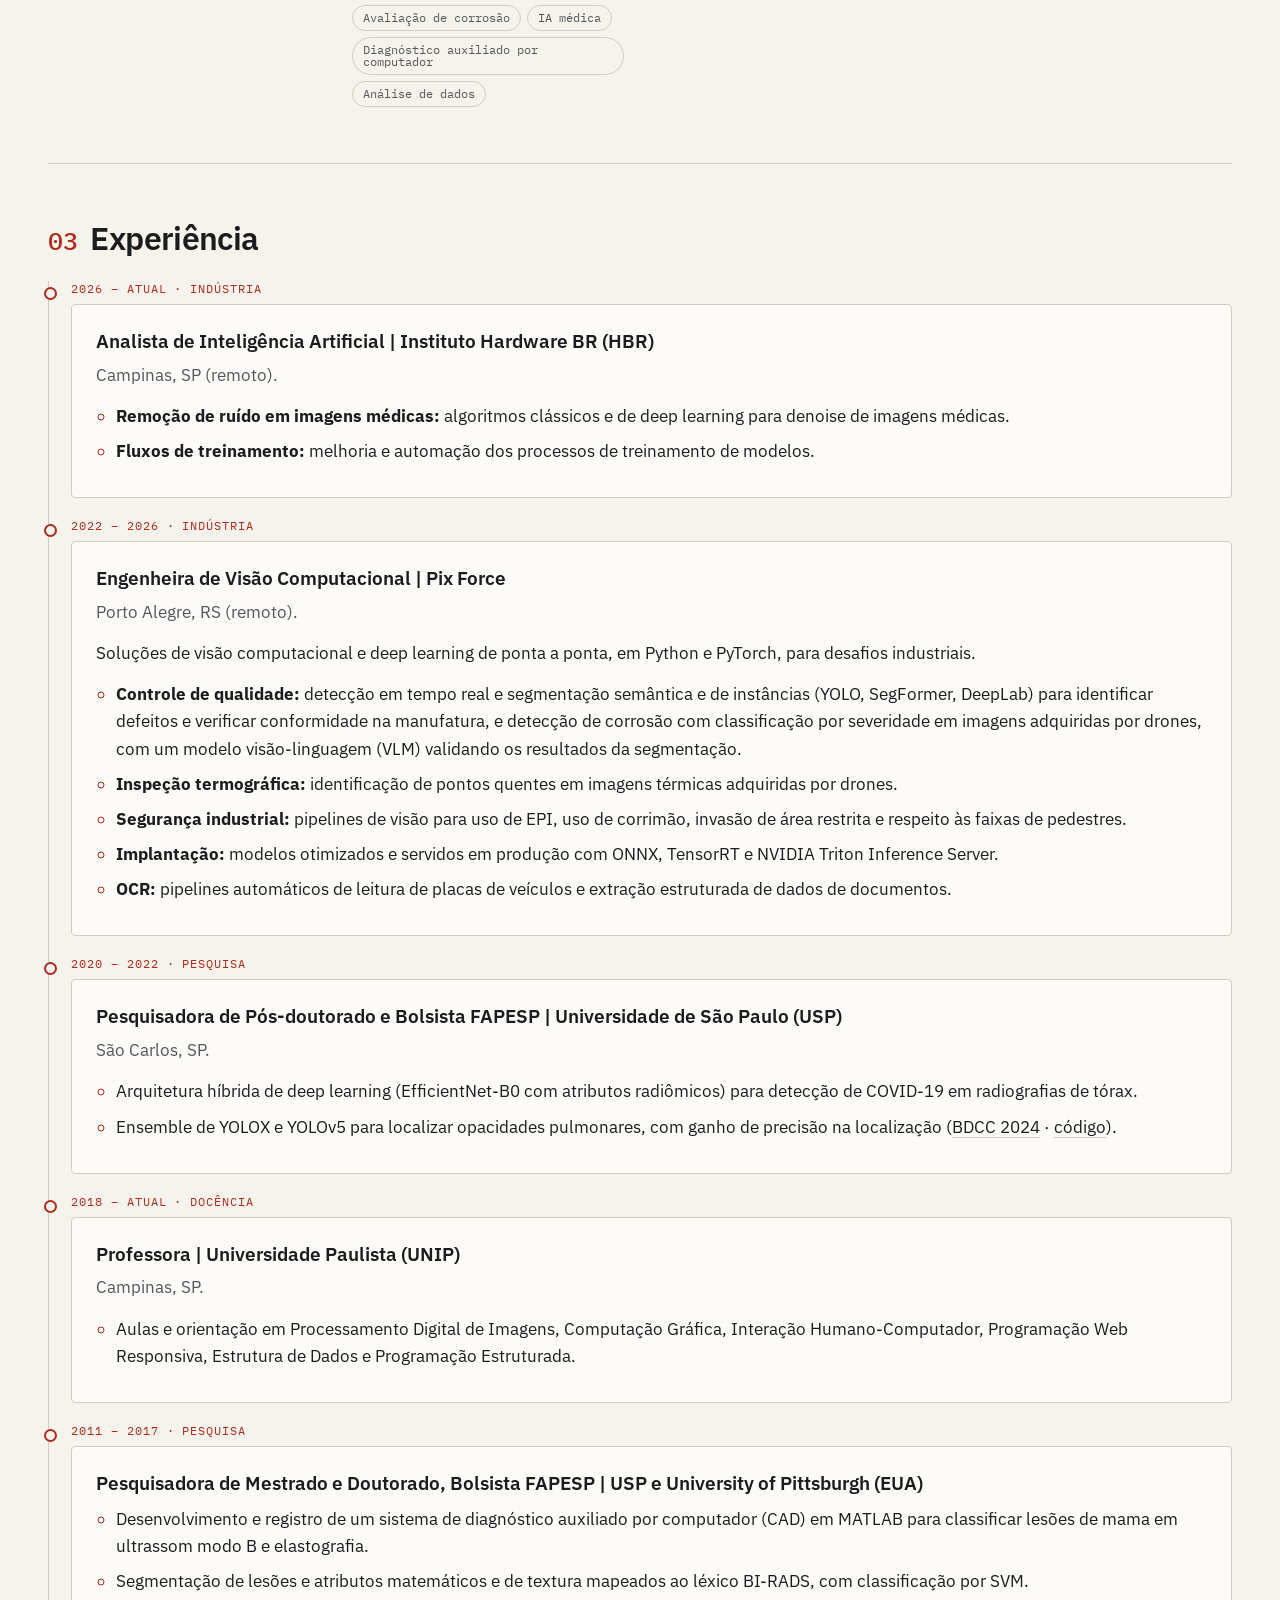
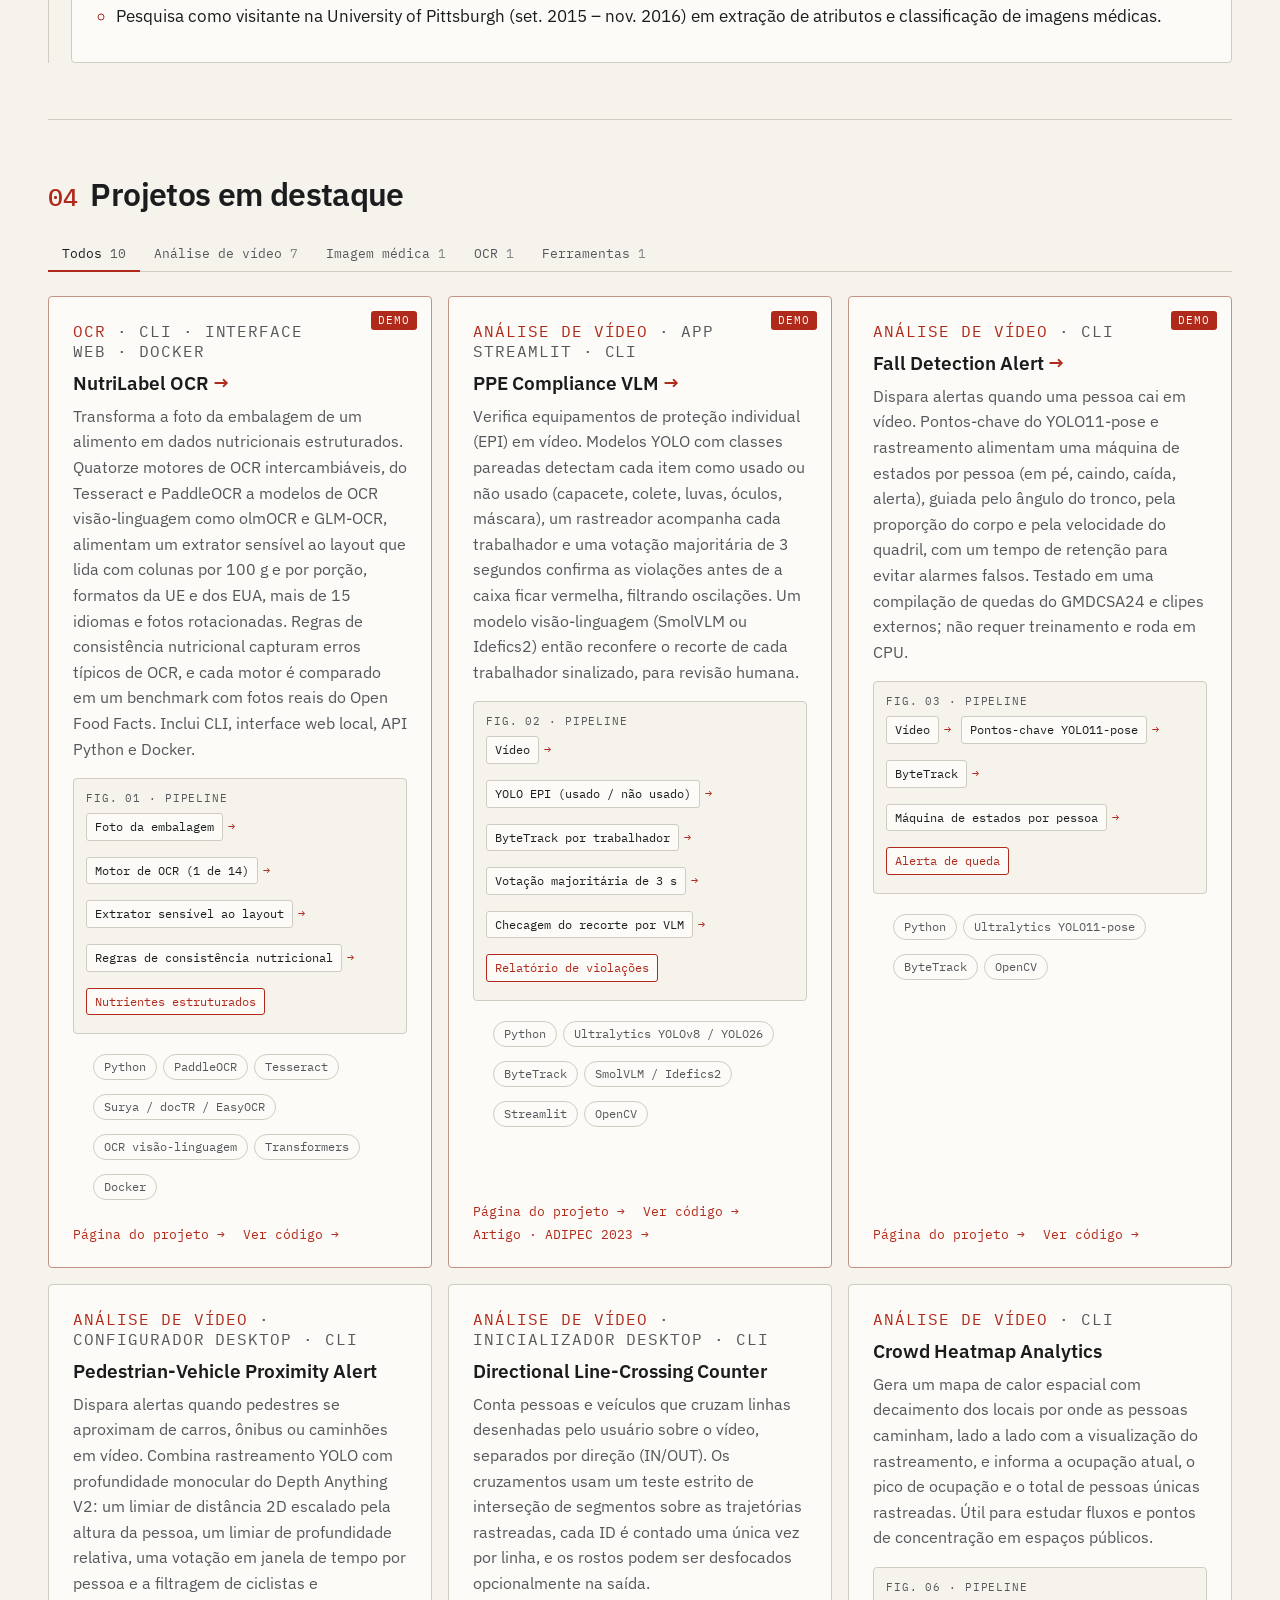
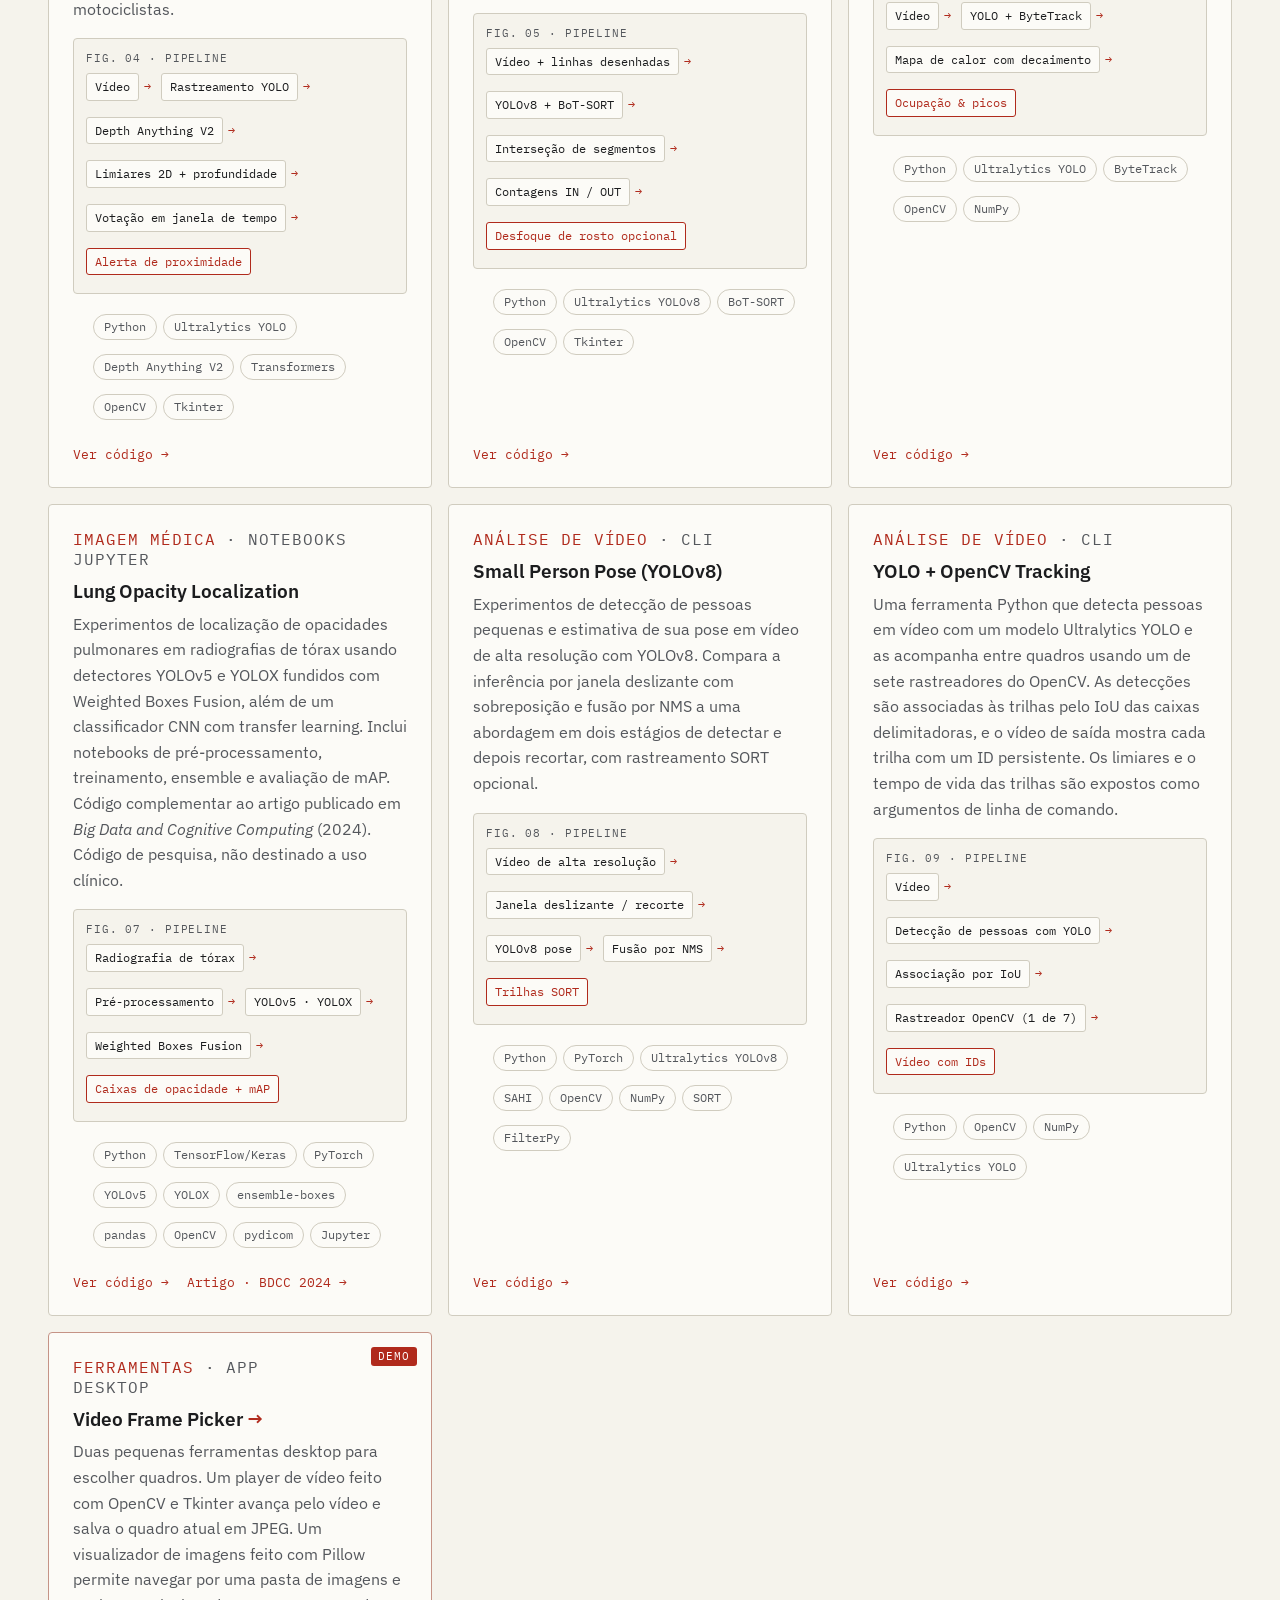
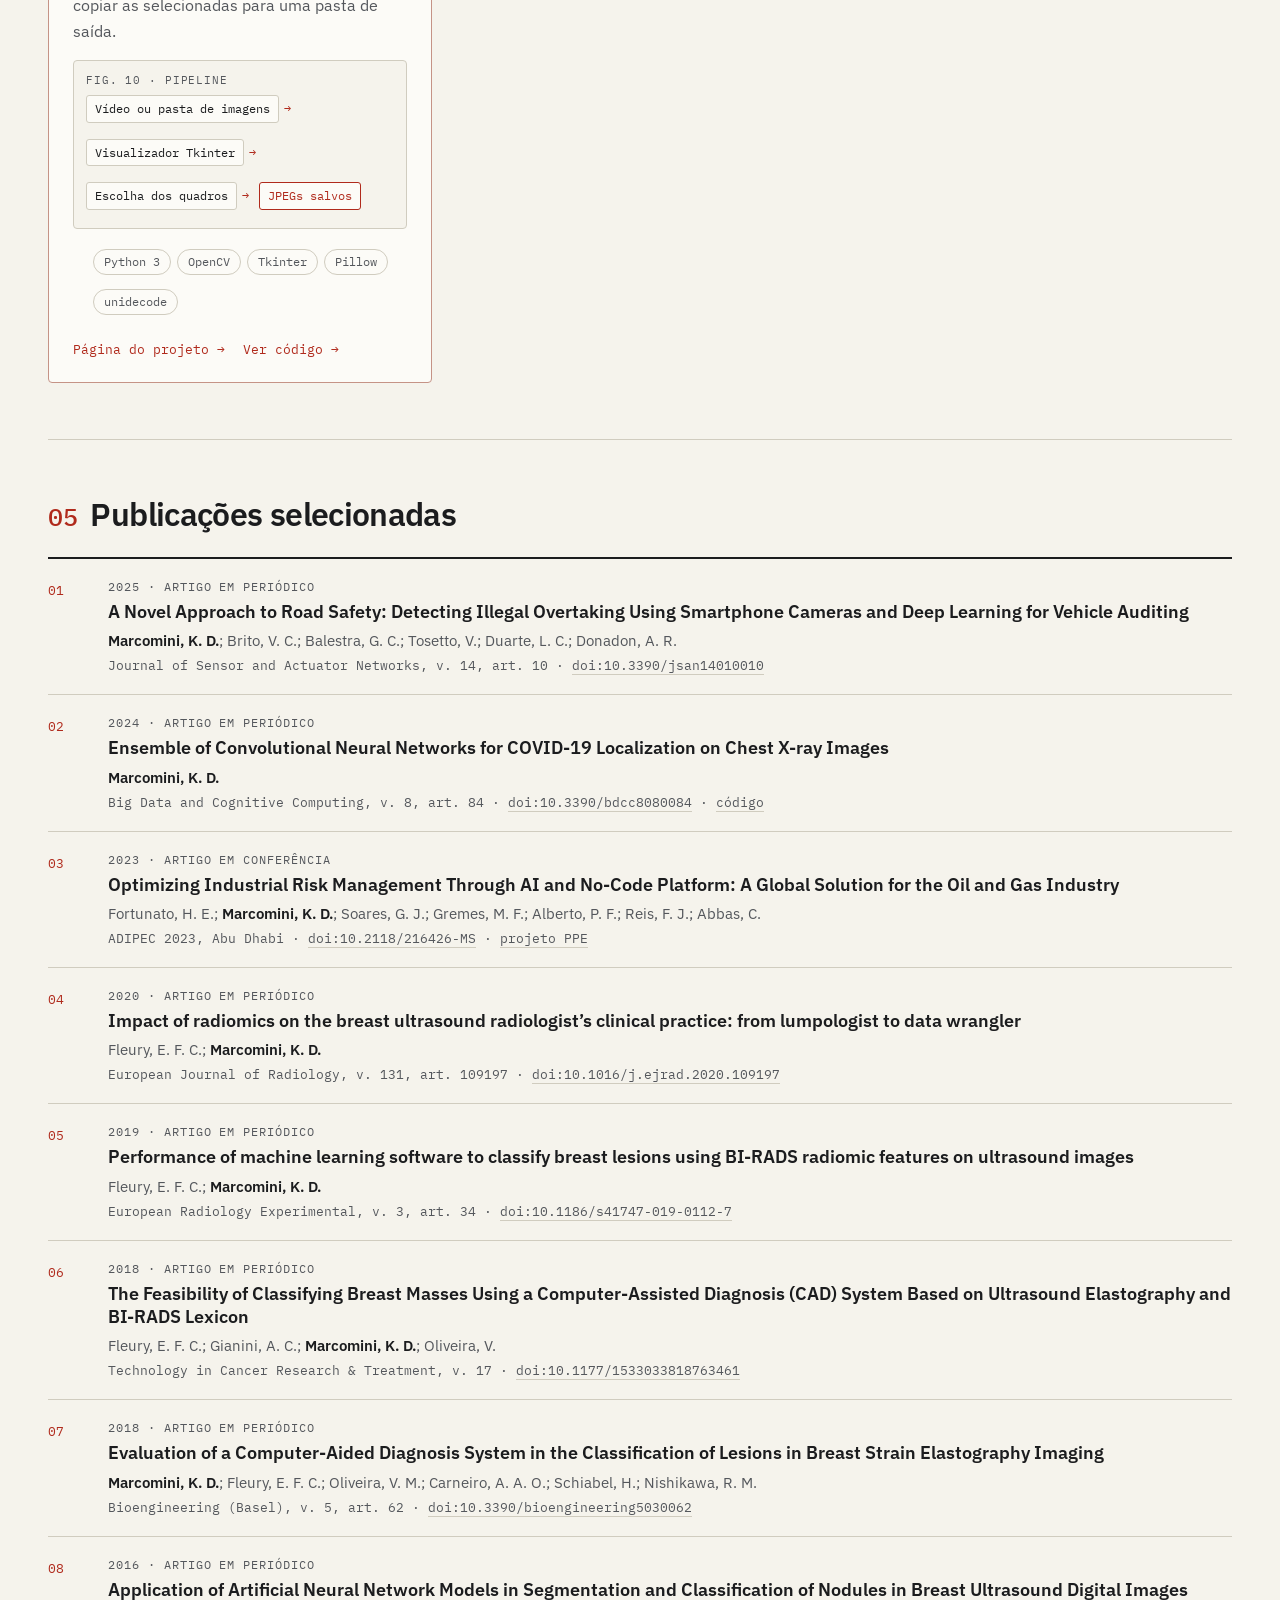
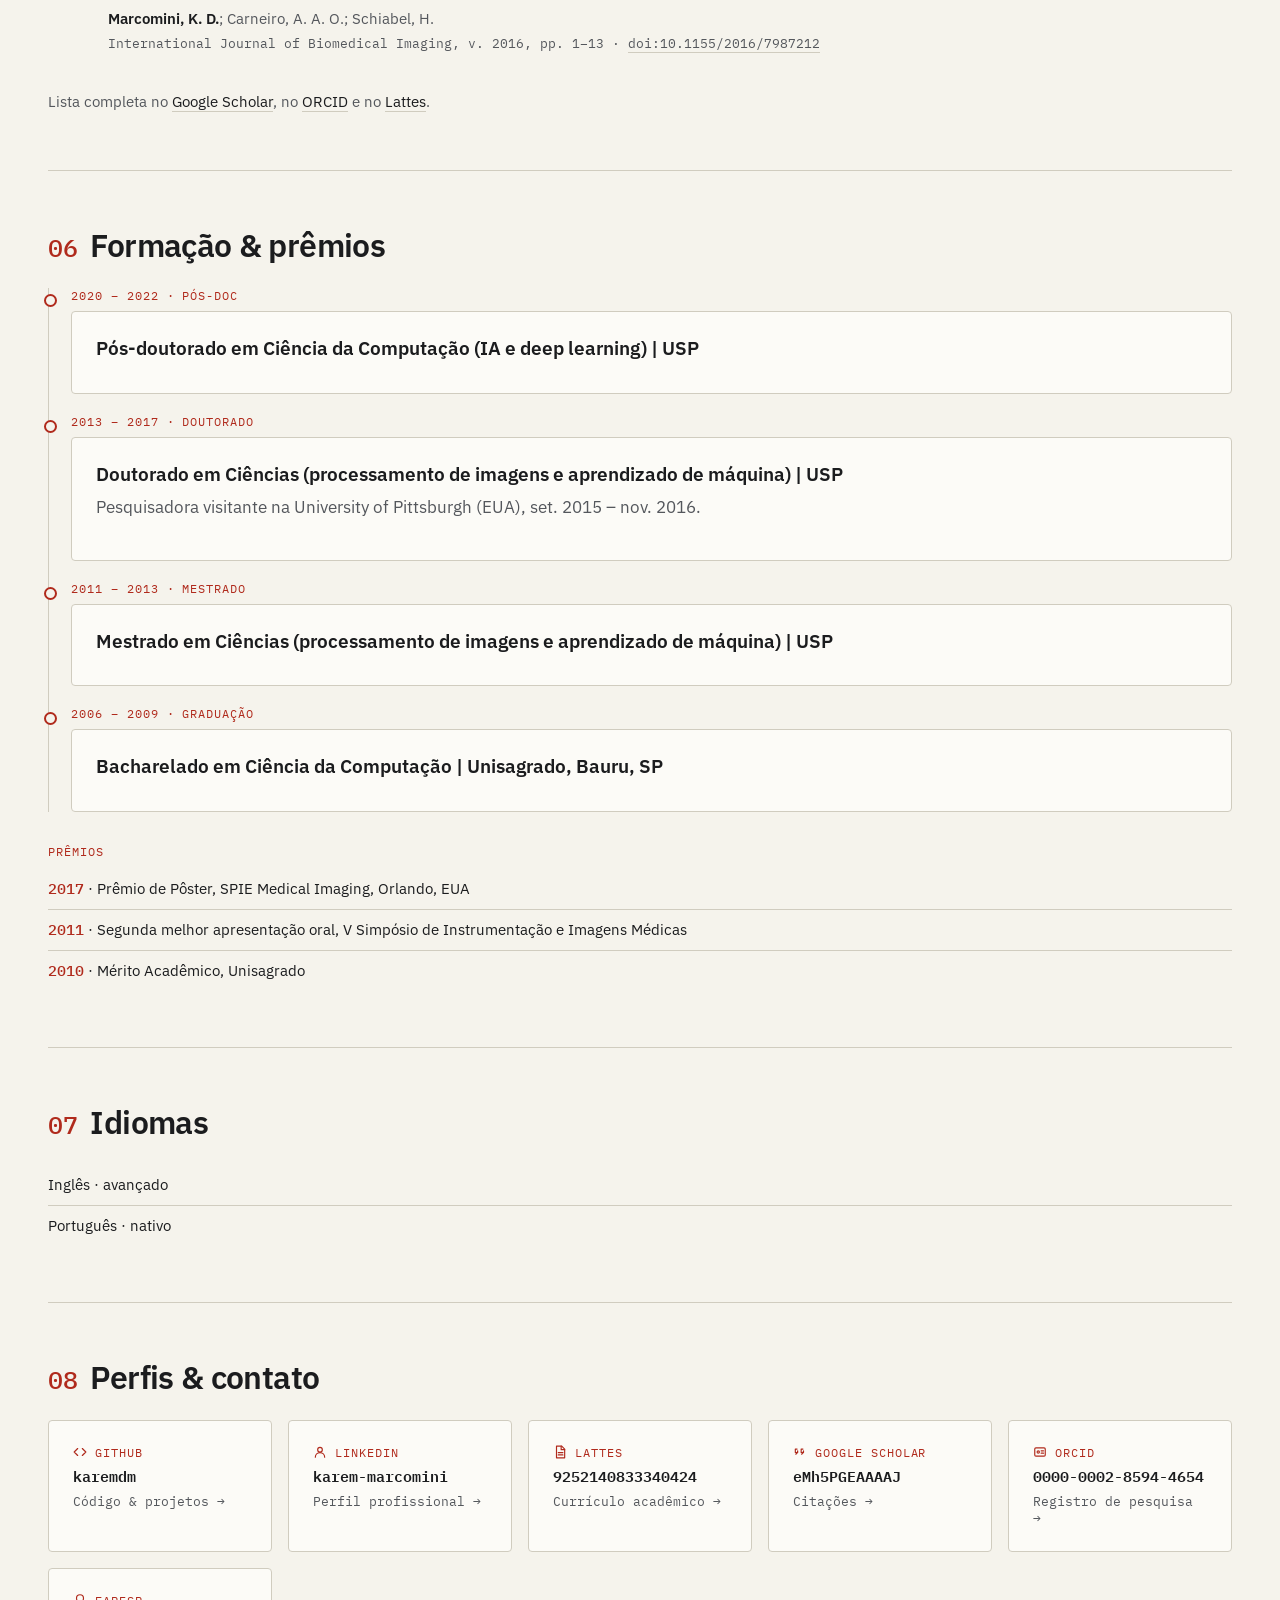
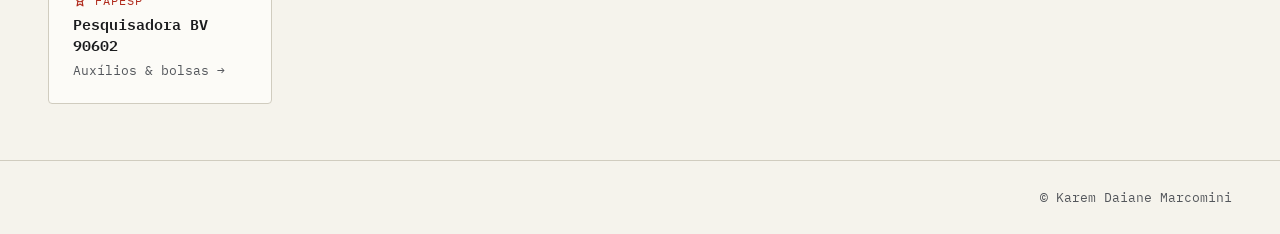
==== commit 67c0db79: "Name the related PPE project link" ====
--- a/pt/index.html
+++ b/pt/index.html
@@ -287,7 +287,7 @@
             <p class="pub-meta"><span>2023</span><span>Artigo em conferência</span></p>
             <h3><a href="https://doi.org/10.2118/216426-MS" rel="noopener">Optimizing Industrial Risk Management Through AI and No-Code Platform: A Global Solution for the Oil and Gas Industry</a></h3>
             <p class="pub-authors">Fortunato, H. E.; <b>Marcomini, K. D.</b>; Soares, G. J.; Gremes, M. F.; Alberto, P. F.; Reis, F. J.; Abbas, C.</p>
-            <p class="pub-venue">ADIPEC 2023, Abu Dhabi · <a href="https://doi.org/10.2118/216426-MS" rel="noopener">doi:10.2118/216426-MS</a> · <a href="projects/ppe-compliance-vlm/">projeto relacionado</a></p>
+            <p class="pub-venue">ADIPEC 2023, Abu Dhabi · <a href="https://doi.org/10.2118/216426-MS" rel="noopener">doi:10.2118/216426-MS</a> · <a href="projects/ppe-compliance-vlm/">projeto PPE</a></p>
           </div>
         </li>
         <li>
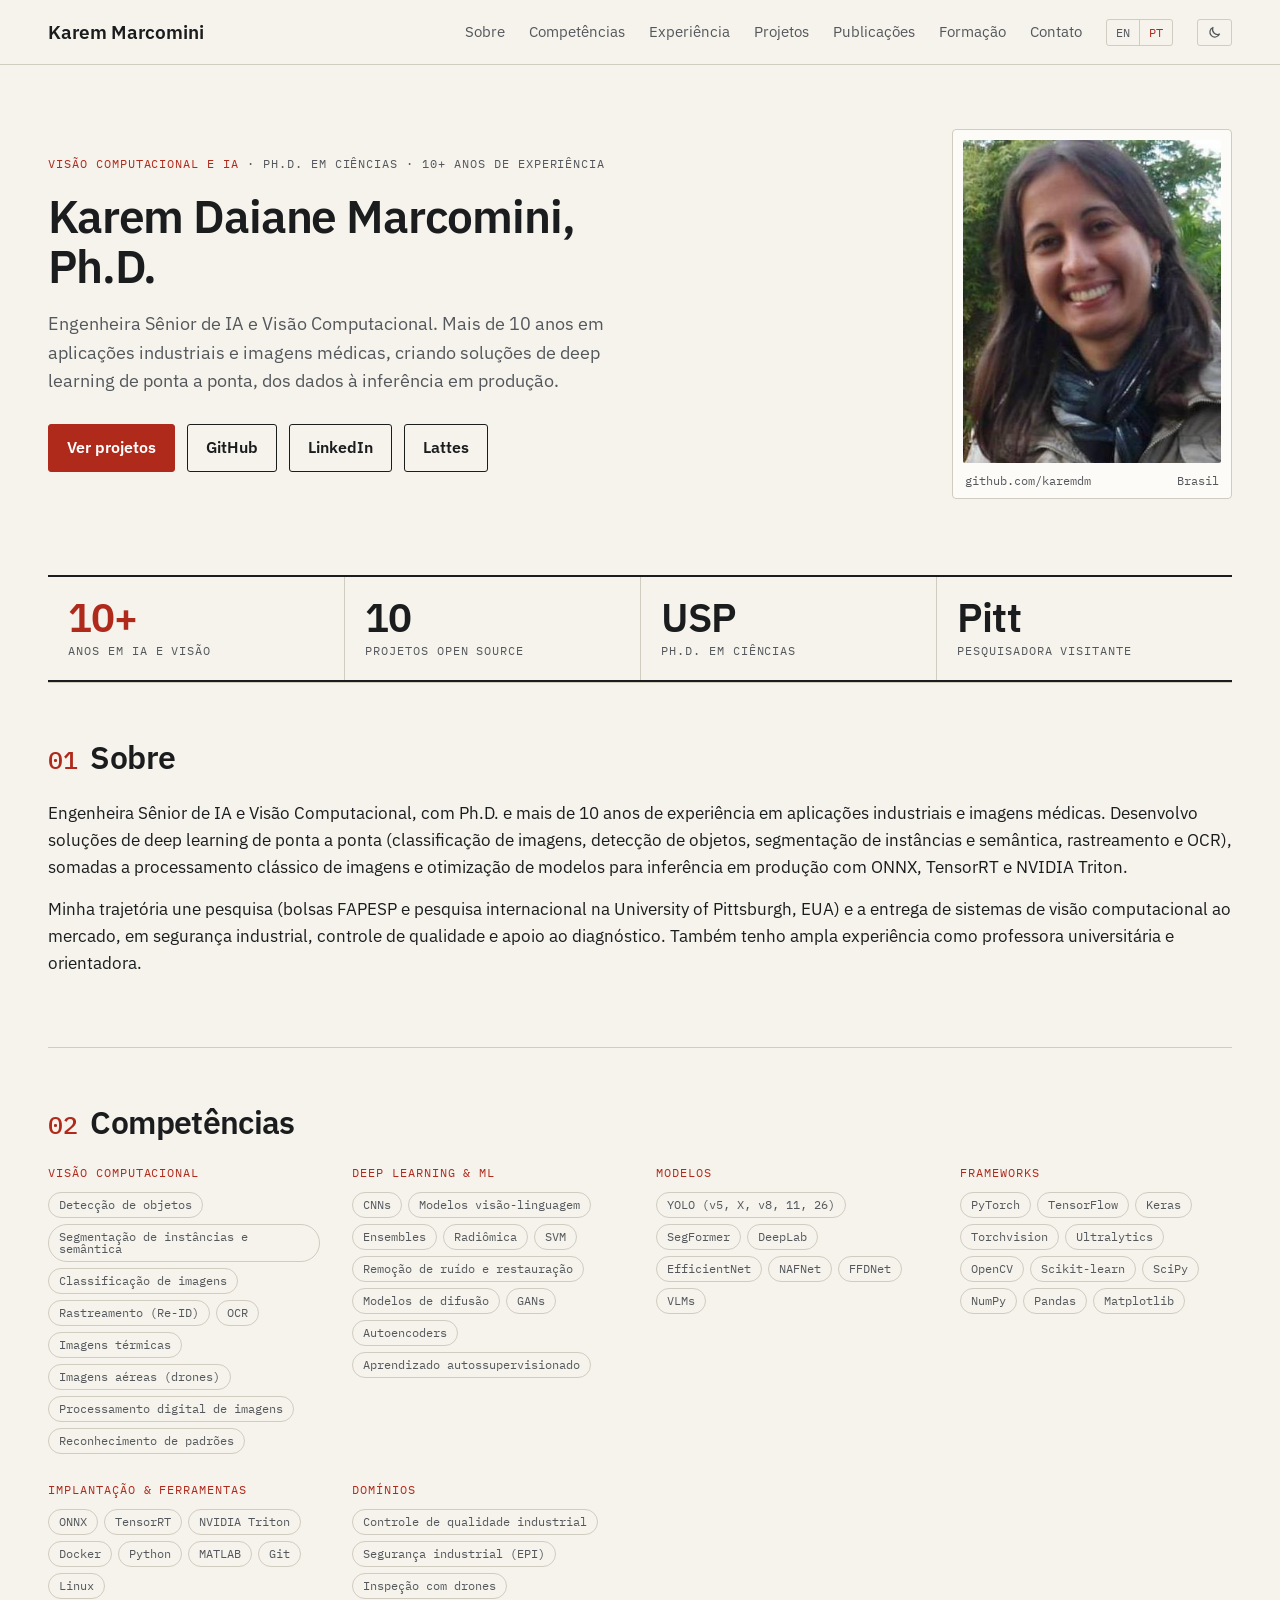
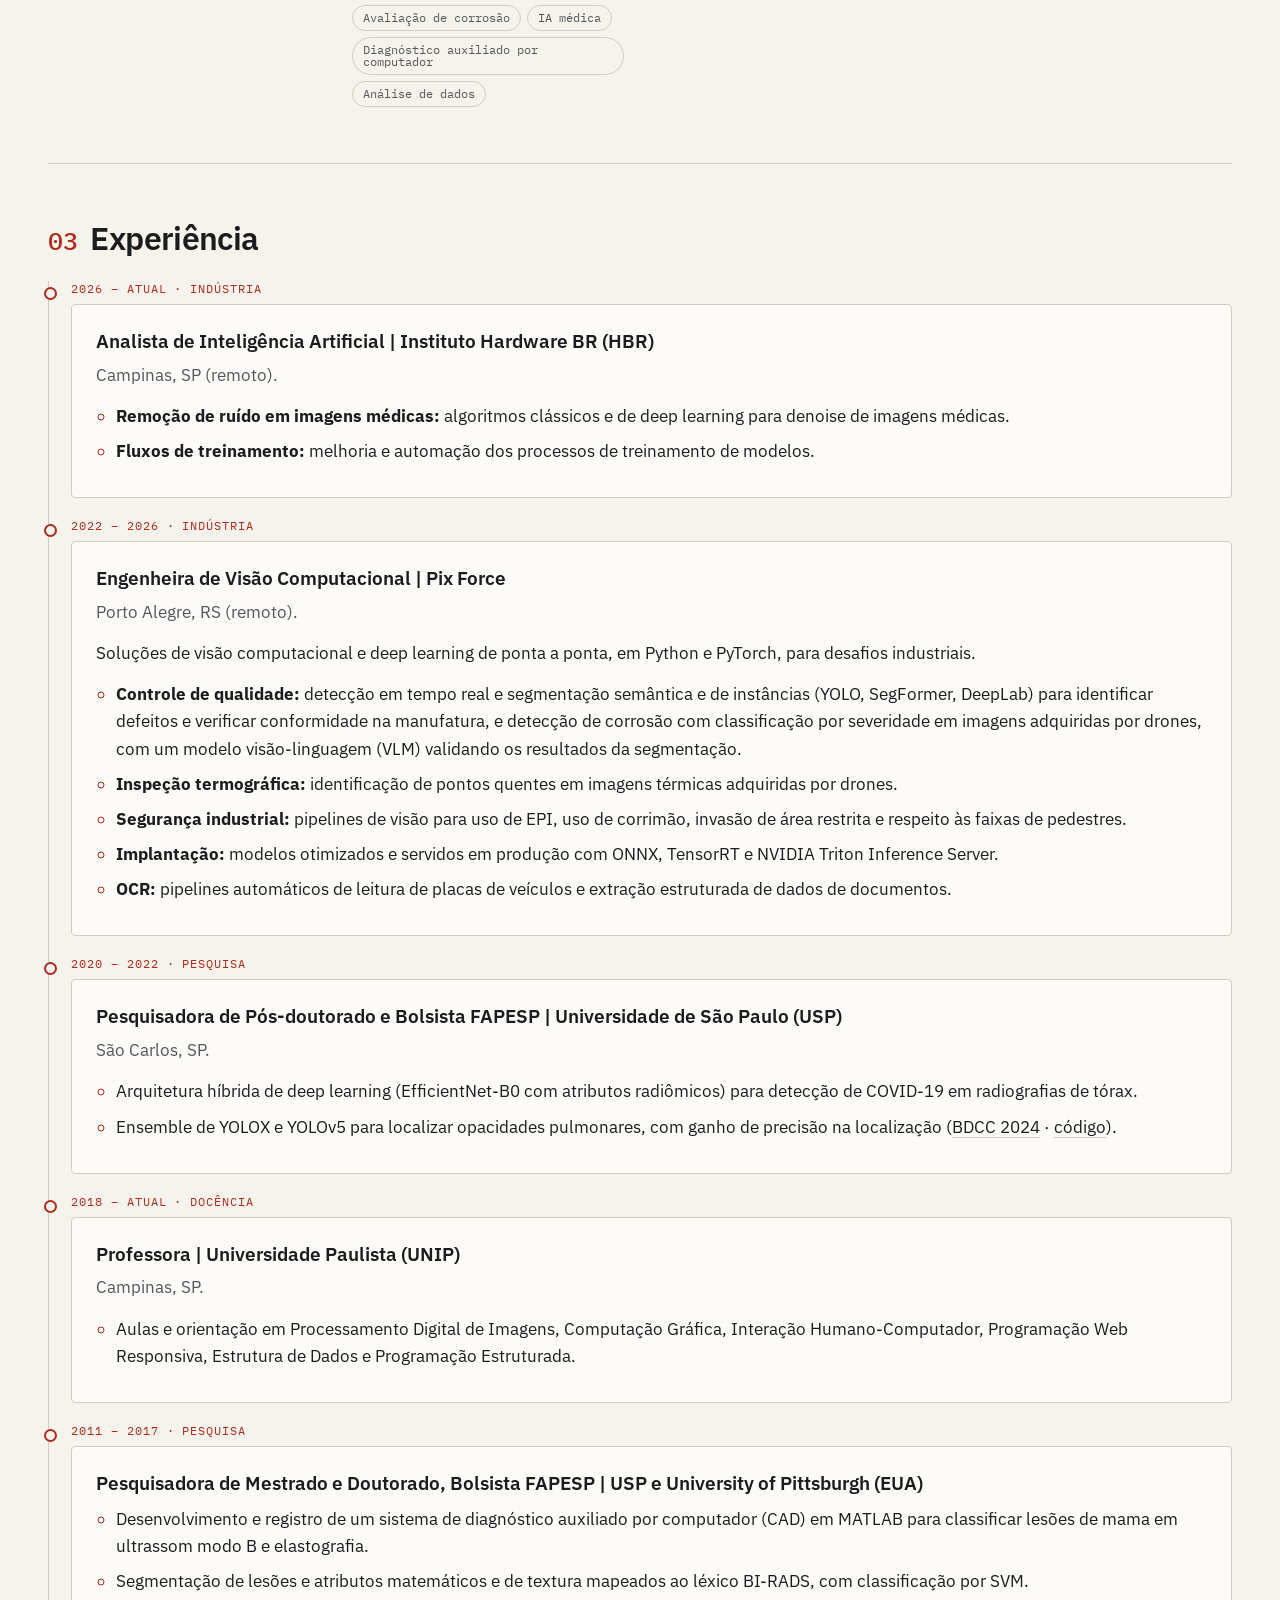
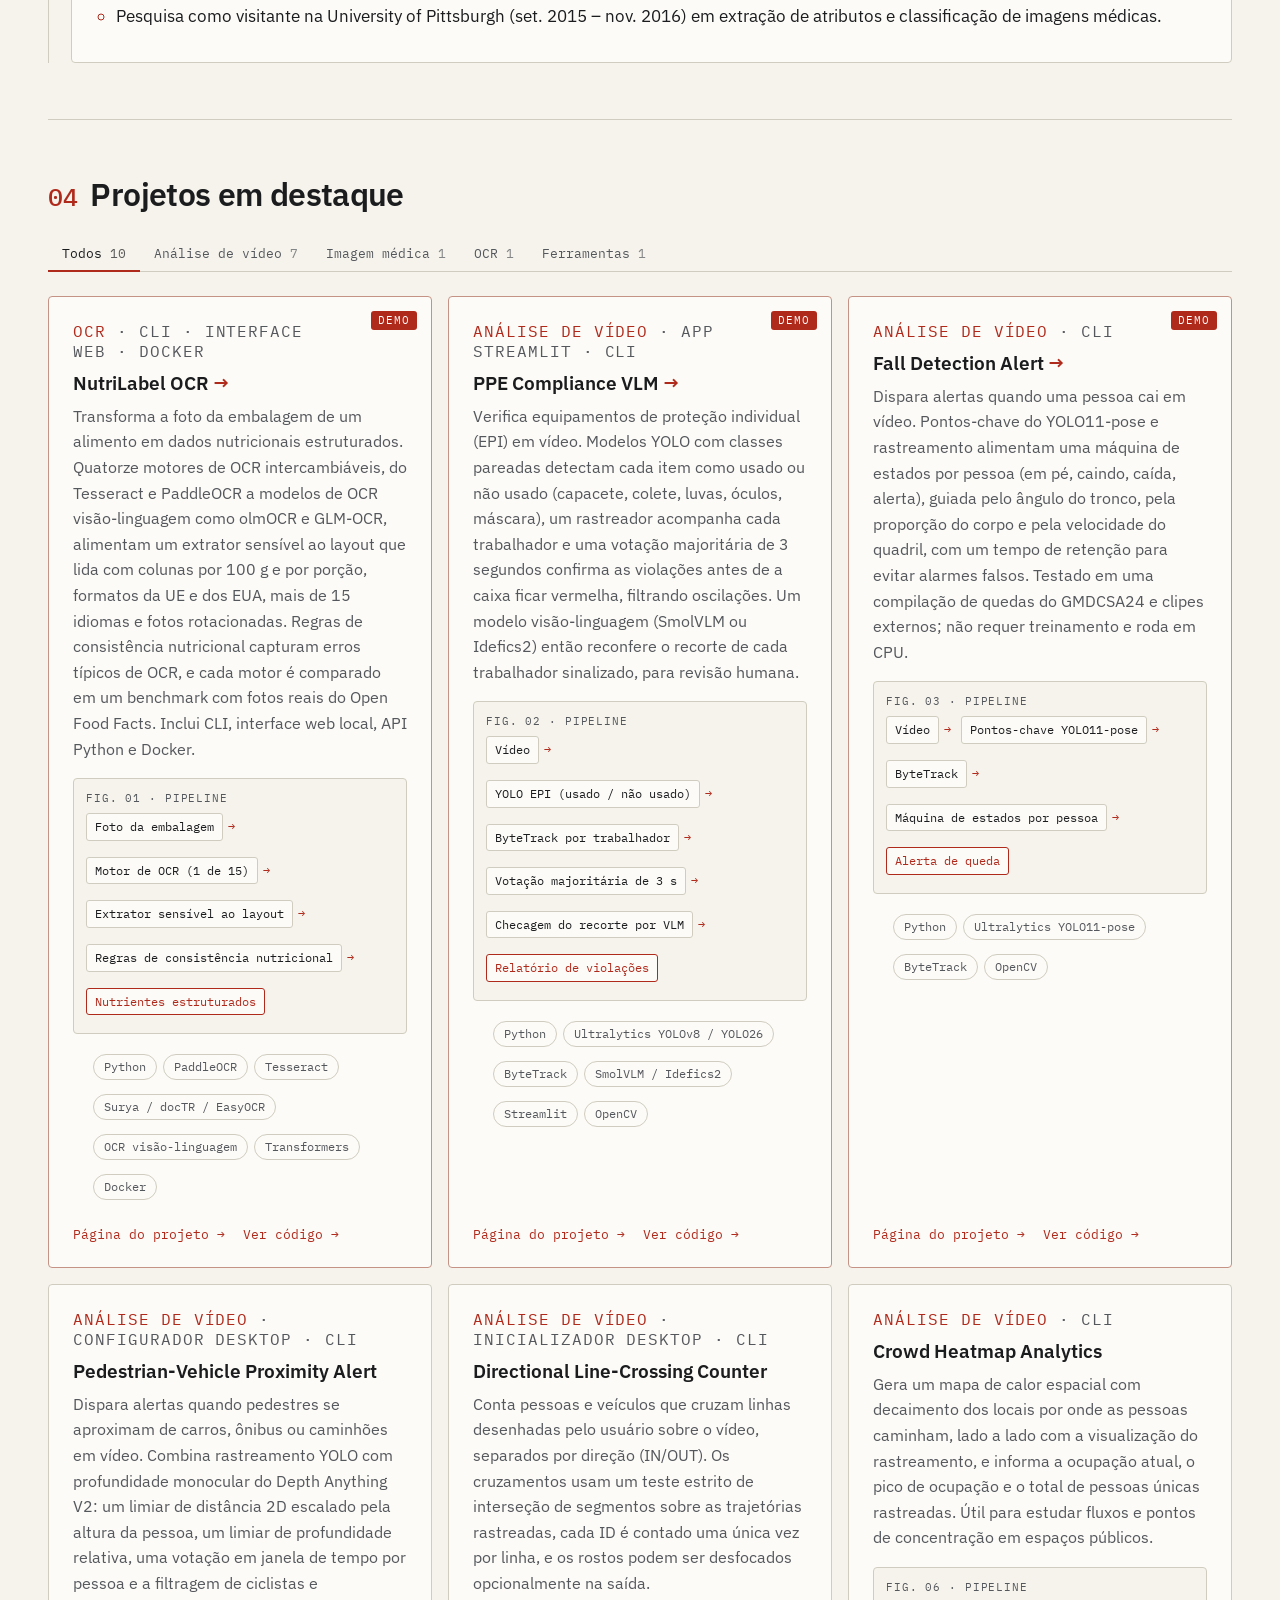
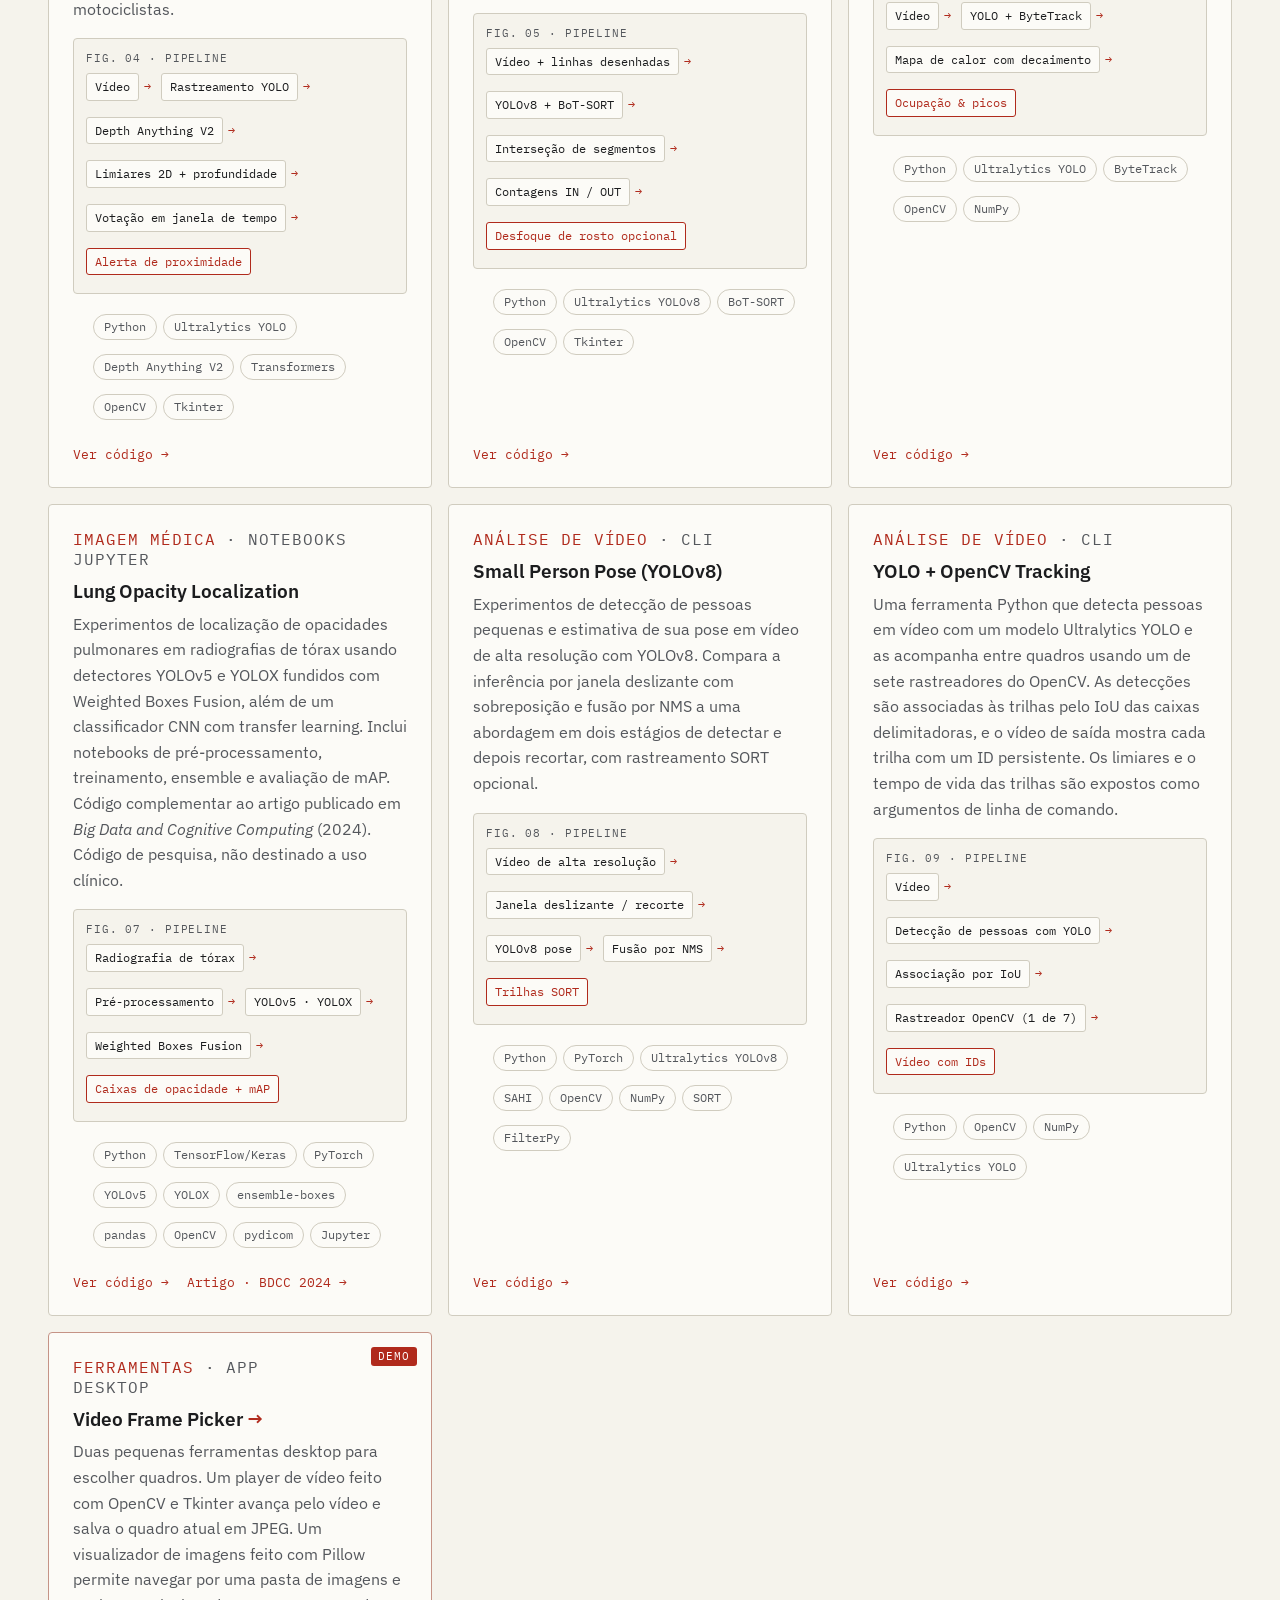
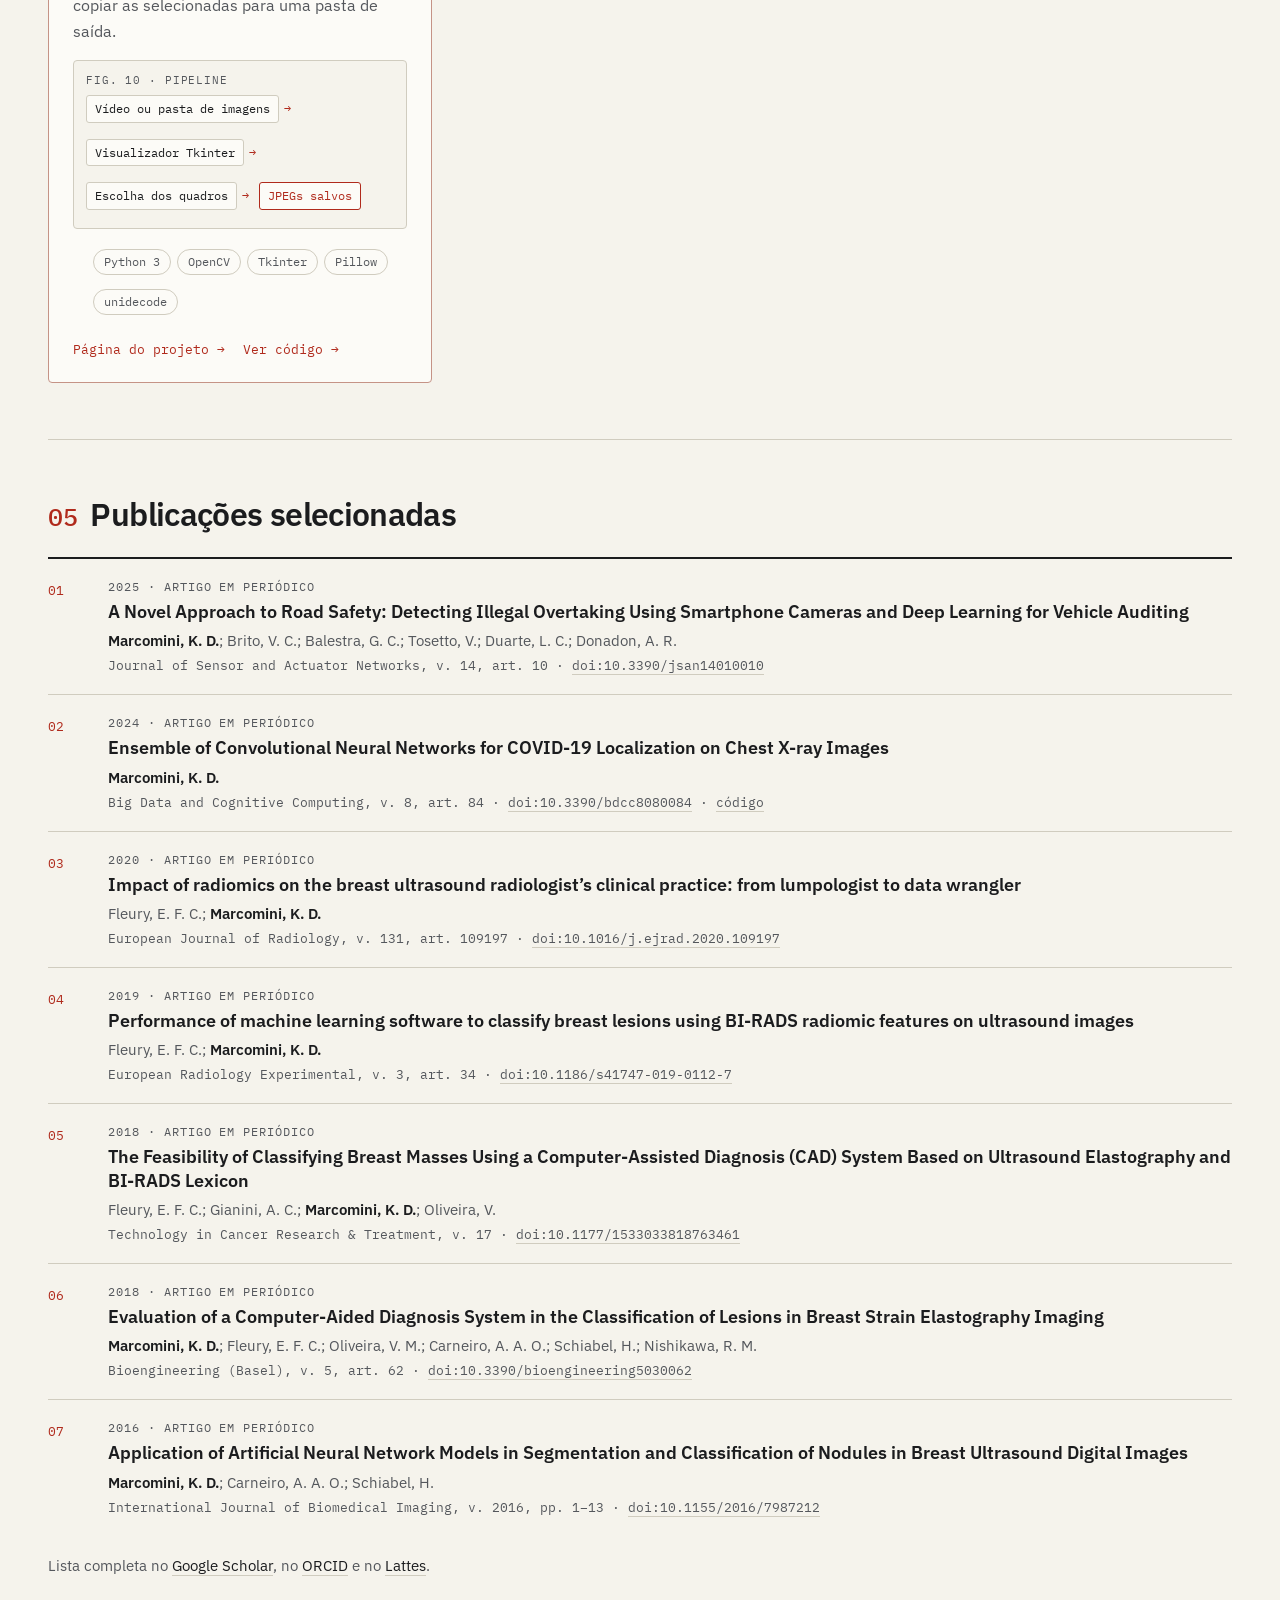
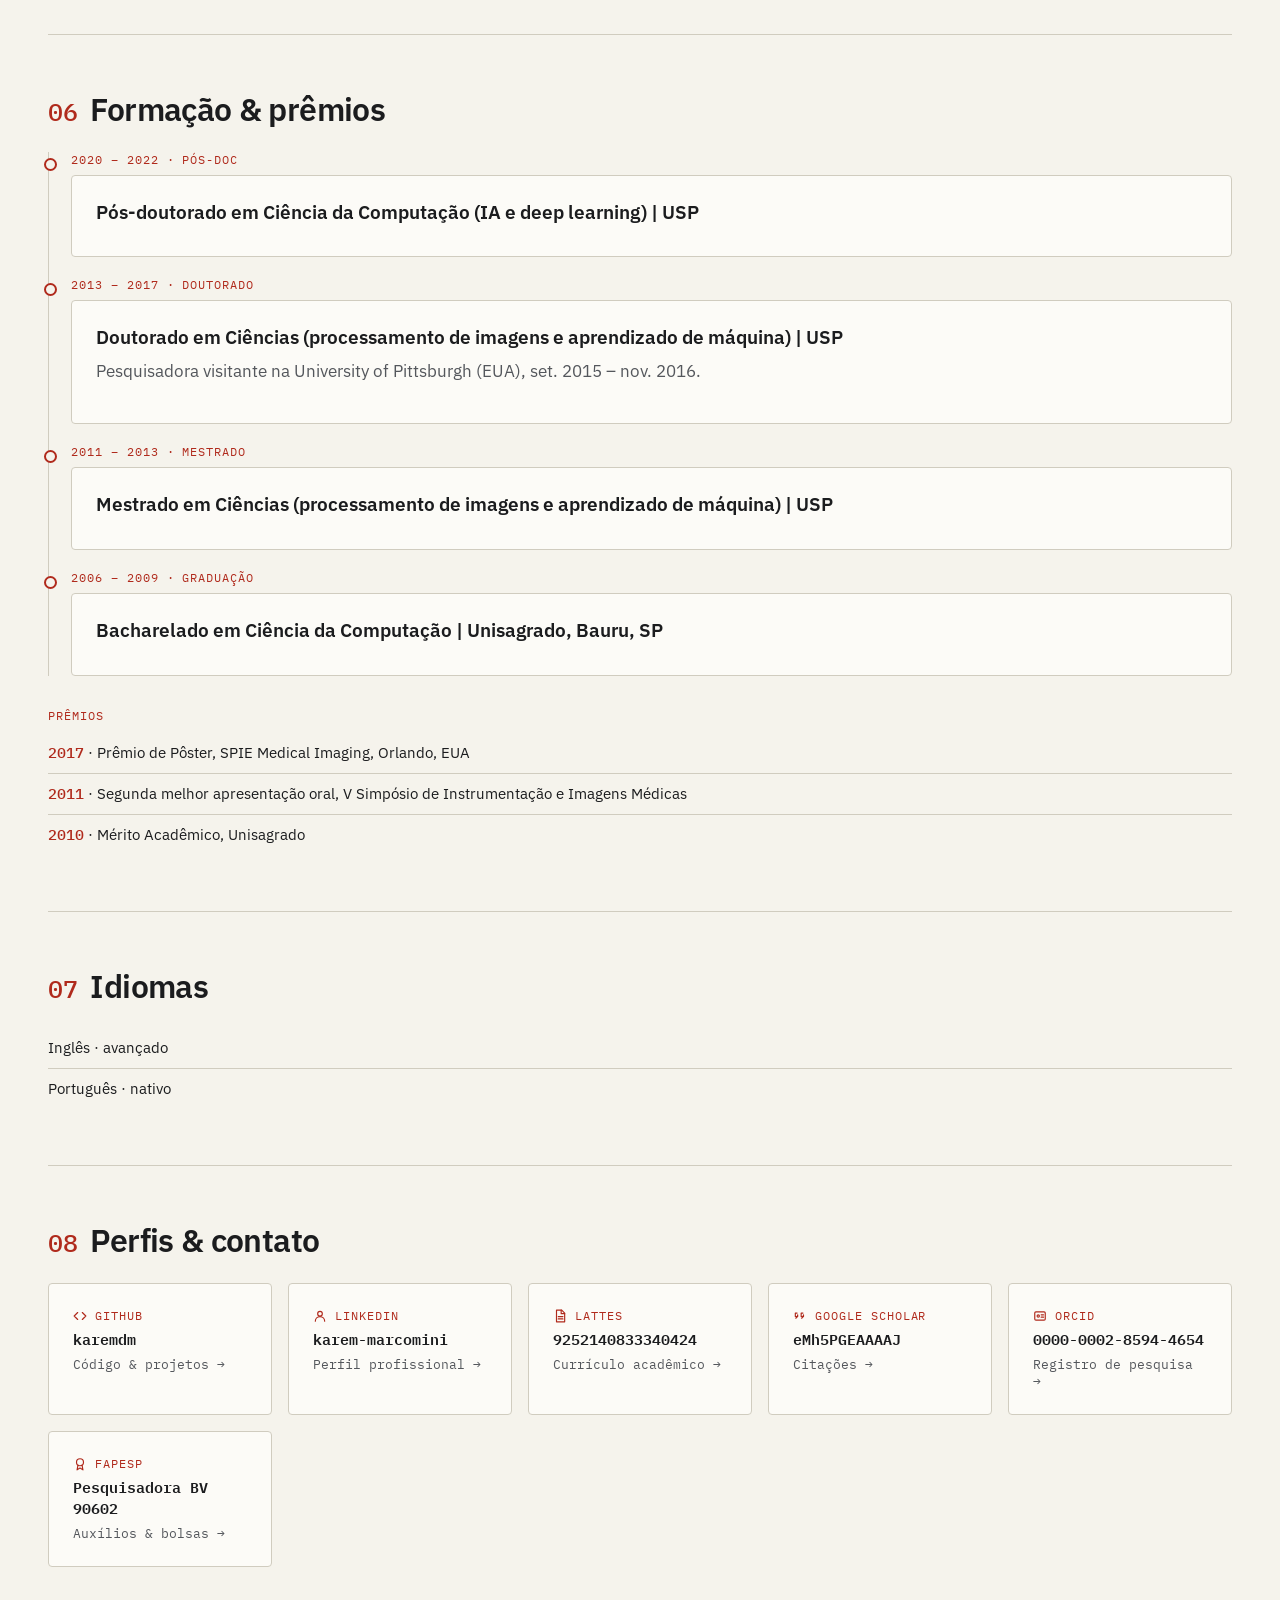
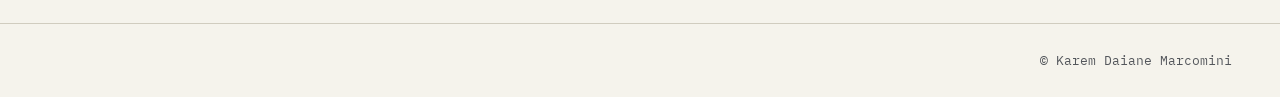
==== commit 5bebb986: "Home: NutriLabel card now lists 15 engines" ====
--- a/pt/index.html
+++ b/pt/index.html
@@ -179,7 +179,7 @@
           <p class="card-meta"><span>OCR</span><span>CLI · interface web · Docker</span></p>
           <h3><a class="card-title" href="projects/nutrilabel-ocr/">NutriLabel OCR</a></h3>
           <p>Transforma a foto da embalagem de um alimento em dados nutricionais estruturados. Quatorze motores de OCR intercambiáveis, do Tesseract e PaddleOCR a modelos de OCR visão-linguagem como olmOCR e GLM-OCR, alimentam um extrator sensível ao layout que lida com colunas por 100 g e por porção, formatos da UE e dos EUA, mais de 15 idiomas e fotos rotacionadas. Regras de consistência nutricional capturam erros típicos de OCR, e cada motor é comparado em um benchmark com fotos reais do Open Food Facts. Inclui CLI, interface web local, API Python e Docker.</p>
-          <figure class="flow"><figcaption>Fig. 01 · pipeline</figcaption><ol><li>Foto da embalagem</li><li>Motor de OCR (1 de 14)</li><li>Extrator sensível ao layout</li><li>Regras de consistência nutricional</li><li>Nutrientes estruturados</li></ol></figure>
+          <figure class="flow"><figcaption>Fig. 01 · pipeline</figcaption><ol><li>Foto da embalagem</li><li>Motor de OCR (1 de 15)</li><li>Extrator sensível ao layout</li><li>Regras de consistência nutricional</li><li>Nutrientes estruturados</li></ol></figure>
           <ul class="chips"><li>Python</li><li>PaddleOCR</li><li>Tesseract</li><li>Surya / docTR / EasyOCR</li><li>OCR visão-linguagem</li><li>Transformers</li><li>Docker</li></ul>
           <p class="links"><a class="link" href="projects/nutrilabel-ocr/">Página do projeto →</a><a class="link" href="https://github.com/karemdm/nutrilabel-ocr" rel="noopener">Ver código &rarr;</a></p>
         </article>
@@ -189,7 +189,7 @@
           <p>Verifica equipamentos de proteção individual (EPI) em vídeo. Modelos YOLO com classes pareadas detectam cada item como usado ou não usado (capacete, colete, luvas, óculos, máscara), um rastreador acompanha cada trabalhador e uma votação majoritária de 3 segundos confirma as violações antes de a caixa ficar vermelha, filtrando oscilações. Um modelo visão-linguagem (SmolVLM ou Idefics2) então reconfere o recorte de cada trabalhador sinalizado, para revisão humana.</p>
           <figure class="flow"><figcaption>Fig. 02 · pipeline</figcaption><ol><li>Vídeo</li><li>YOLO EPI (usado / não usado)</li><li>ByteTrack por trabalhador</li><li>Votação majoritária de 3 s</li><li>Checagem do recorte por VLM</li><li>Relatório de violações</li></ol></figure>
           <ul class="chips"><li>Python</li><li>Ultralytics YOLOv8 / YOLO26</li><li>ByteTrack</li><li>SmolVLM / Idefics2</li><li>Streamlit</li><li>OpenCV</li></ul>
-          <p class="links"><a class="link" href="projects/ppe-compliance-vlm/">Página do projeto →</a><a class="link" href="https://github.com/karemdm/ppe-compliance-vlm" rel="noopener">Ver código &rarr;</a><a class="link" href="https://doi.org/10.2118/216426-MS" rel="noopener">Artigo · ADIPEC 2023 &rarr;</a></p>
+          <p class="links"><a class="link" href="projects/ppe-compliance-vlm/">Página do projeto →</a><a class="link" href="https://github.com/karemdm/ppe-compliance-vlm" rel="noopener">Ver código &rarr;</a></p>
         </article>
         <article class="card" data-cat="video">
           <p class="card-meta"><span>Análise de vídeo</span><span>CLI</span></p>
@@ -284,15 +284,6 @@
         <li>
           <span class="pub-n">03</span>
           <div>
-            <p class="pub-meta"><span>2023</span><span>Artigo em conferência</span></p>
-            <h3><a href="https://doi.org/10.2118/216426-MS" rel="noopener">Optimizing Industrial Risk Management Through AI and No-Code Platform: A Global Solution for the Oil and Gas Industry</a></h3>
-            <p class="pub-authors">Fortunato, H. E.; <b>Marcomini, K. D.</b>; Soares, G. J.; Gremes, M. F.; Alberto, P. F.; Reis, F. J.; Abbas, C.</p>
-            <p class="pub-venue">ADIPEC 2023, Abu Dhabi · <a href="https://doi.org/10.2118/216426-MS" rel="noopener">doi:10.2118/216426-MS</a> · <a href="projects/ppe-compliance-vlm/">projeto PPE</a></p>
-          </div>
-        </li>
-        <li>
-          <span class="pub-n">04</span>
-          <div>
             <p class="pub-meta"><span>2020</span><span>Artigo em periódico</span></p>
             <h3><a href="https://doi.org/10.1016/j.ejrad.2020.109197" rel="noopener">Impact of radiomics on the breast ultrasound radiologist’s clinical practice: from lumpologist to data wrangler</a></h3>
             <p class="pub-authors">Fleury, E. F. C.; <b>Marcomini, K. D.</b></p>
@@ -300,7 +291,7 @@
           </div>
         </li>
         <li>
-          <span class="pub-n">05</span>
+          <span class="pub-n">04</span>
           <div>
             <p class="pub-meta"><span>2019</span><span>Artigo em periódico</span></p>
             <h3><a href="https://doi.org/10.1186/s41747-019-0112-7" rel="noopener">Performance of machine learning software to classify breast lesions using BI-RADS radiomic features on ultrasound images</a></h3>
@@ -309,7 +300,7 @@
           </div>
         </li>
         <li>
-          <span class="pub-n">06</span>
+          <span class="pub-n">05</span>
           <div>
             <p class="pub-meta"><span>2018</span><span>Artigo em periódico</span></p>
             <h3><a href="https://doi.org/10.1177/1533033818763461" rel="noopener">The Feasibility of Classifying Breast Masses Using a Computer-Assisted Diagnosis (CAD) System Based on Ultrasound Elastography and BI-RADS Lexicon</a></h3>
@@ -318,7 +309,7 @@
           </div>
         </li>
         <li>
-          <span class="pub-n">07</span>
+          <span class="pub-n">06</span>
           <div>
             <p class="pub-meta"><span>2018</span><span>Artigo em periódico</span></p>
             <h3><a href="https://doi.org/10.3390/bioengineering5030062" rel="noopener">Evaluation of a Computer-Aided Diagnosis System in the Classification of Lesions in Breast Strain Elastography Imaging</a></h3>
@@ -327,7 +318,7 @@
           </div>
         </li>
         <li>
-          <span class="pub-n">08</span>
+          <span class="pub-n">07</span>
           <div>
             <p class="pub-meta"><span>2016</span><span>Artigo em periódico</span></p>
             <h3><a href="https://doi.org/10.1155/2016/7987212" rel="noopener">Application of Artificial Neural Network Models in Segmentation and Classification of Nodules in Breast Ultrasound Digital Images</a></h3>
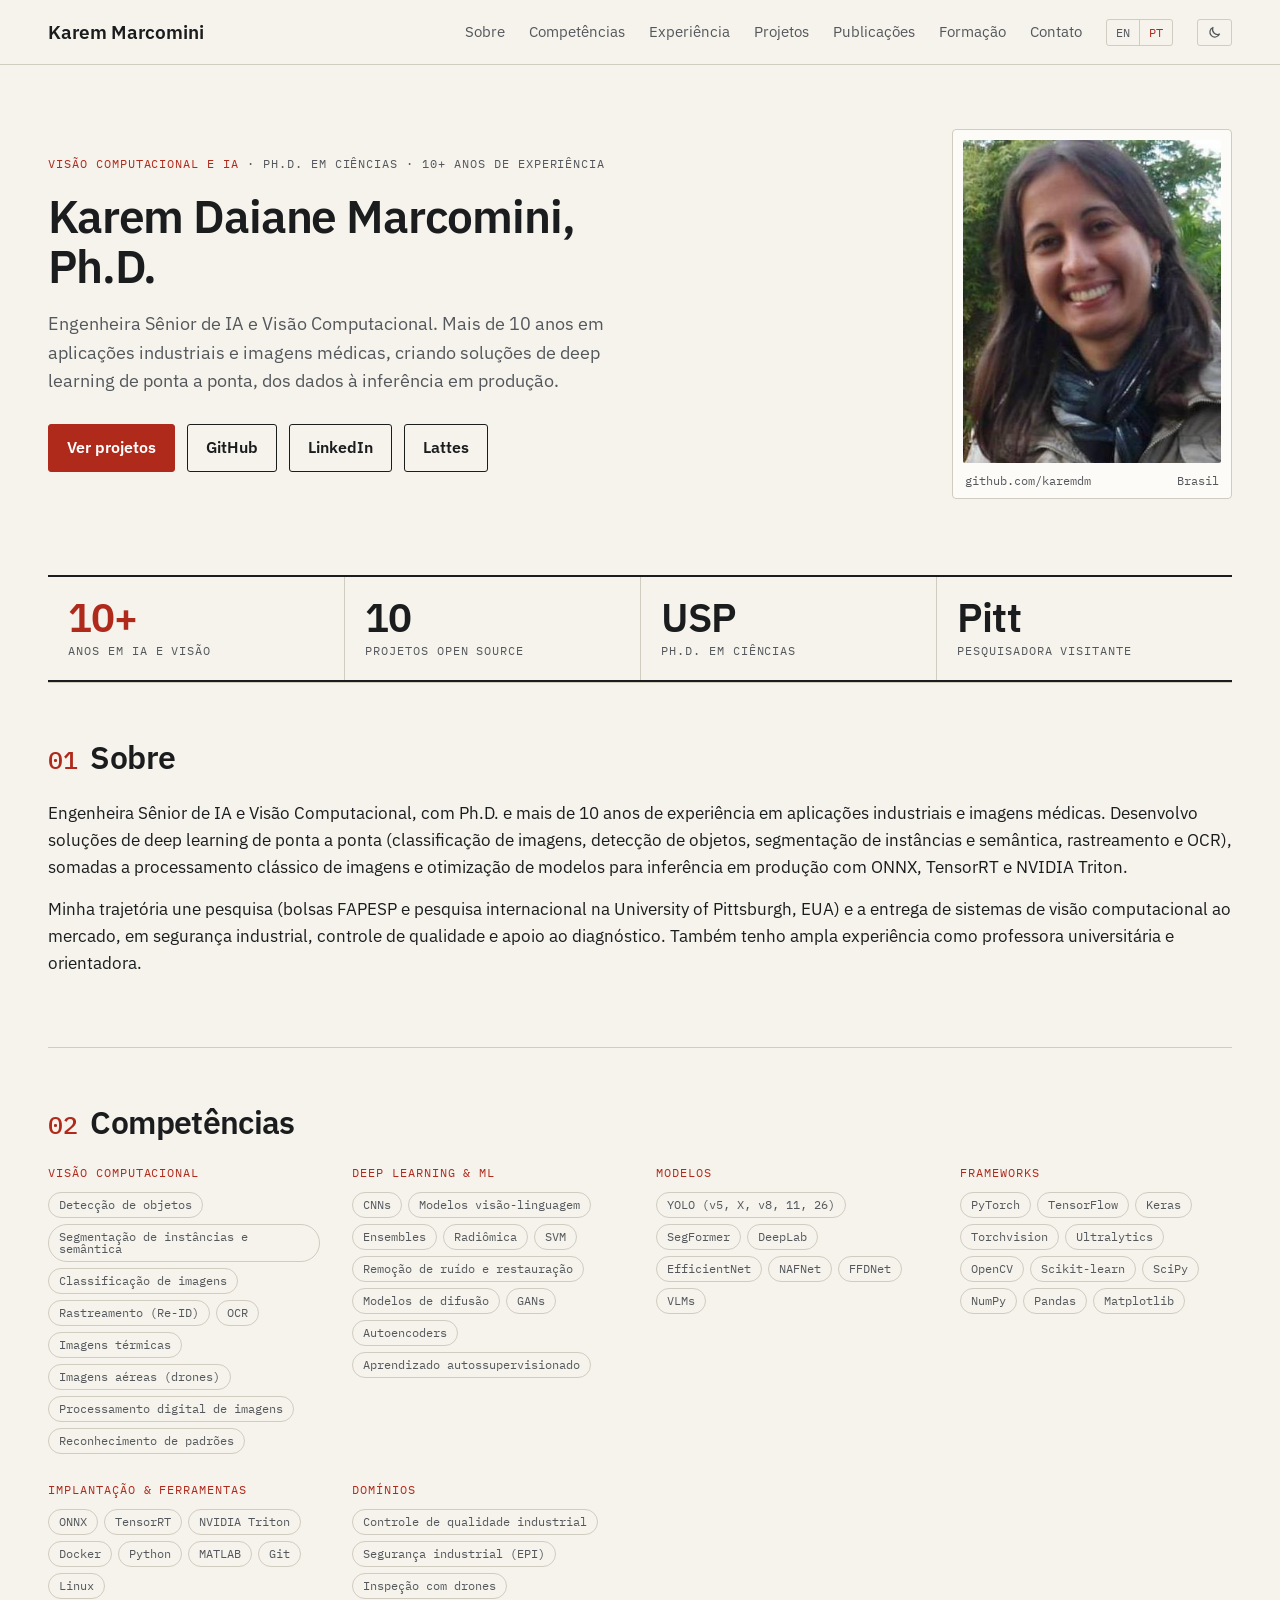
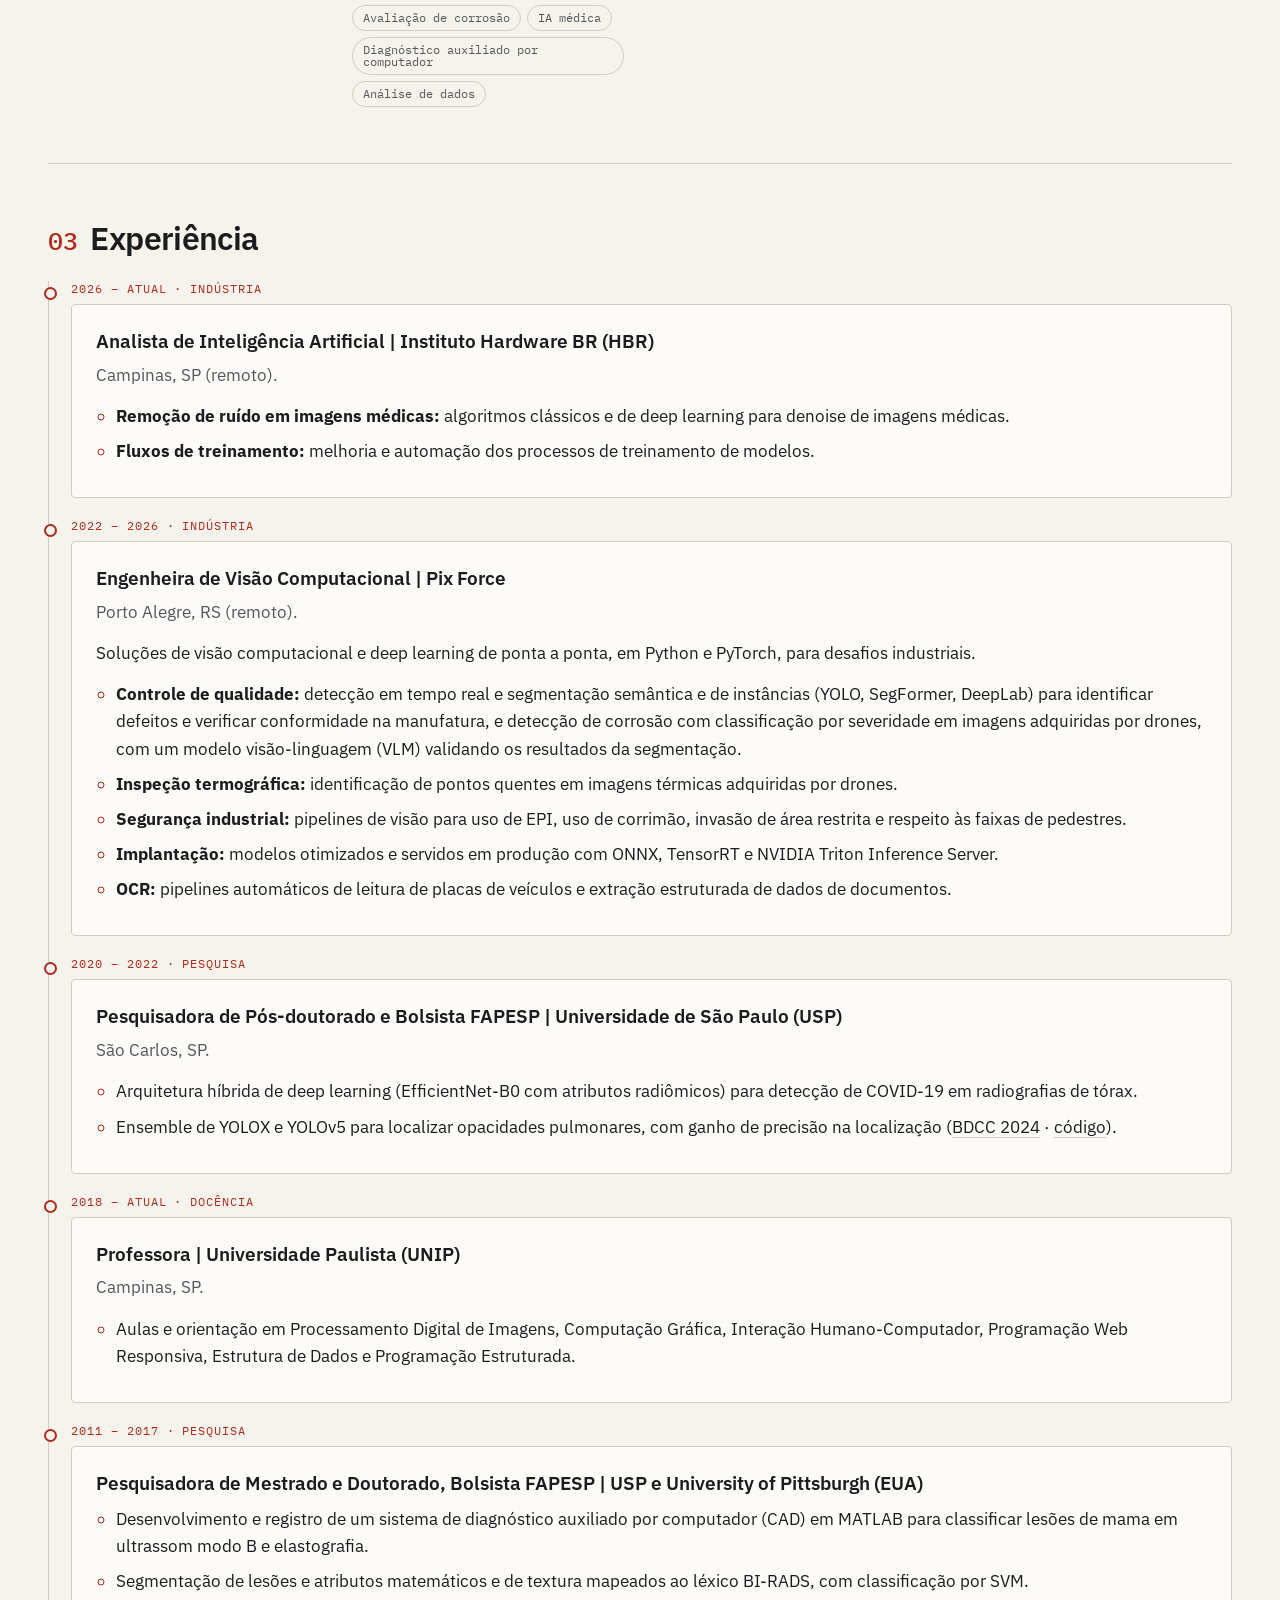
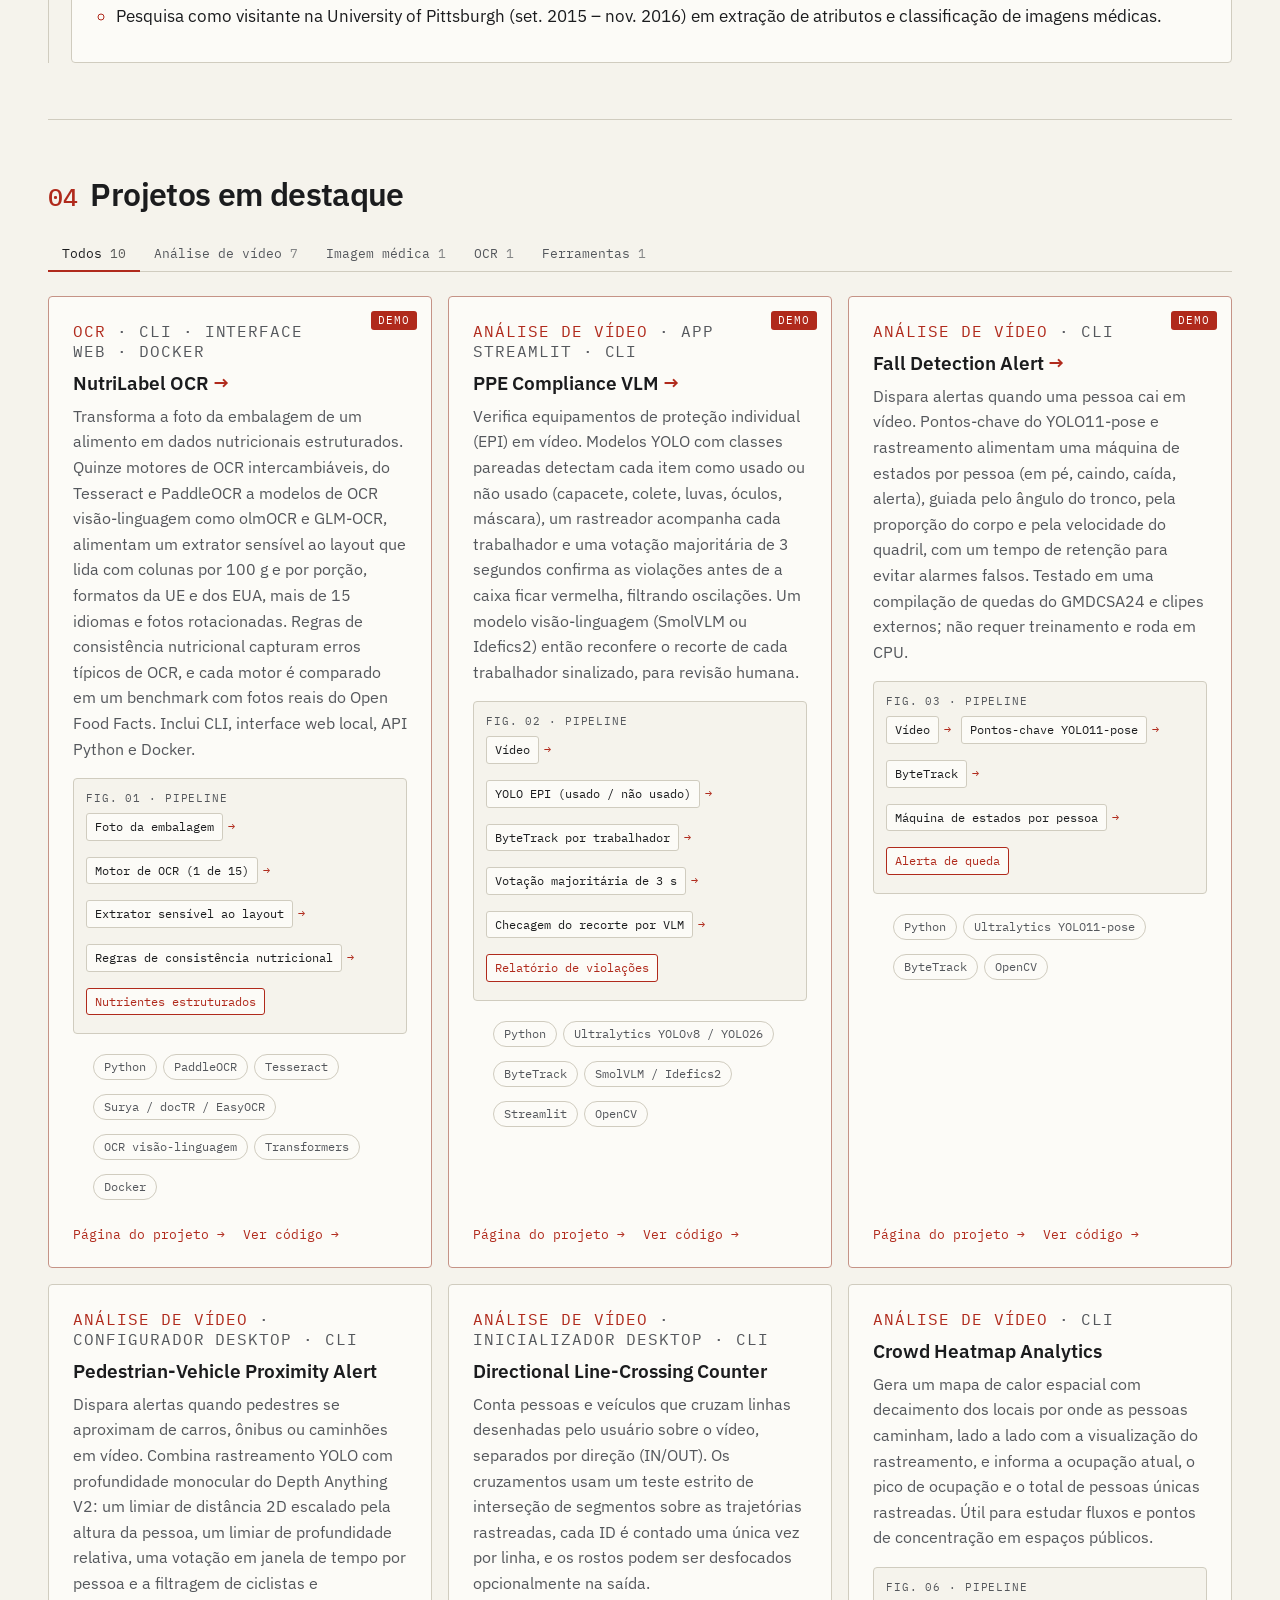
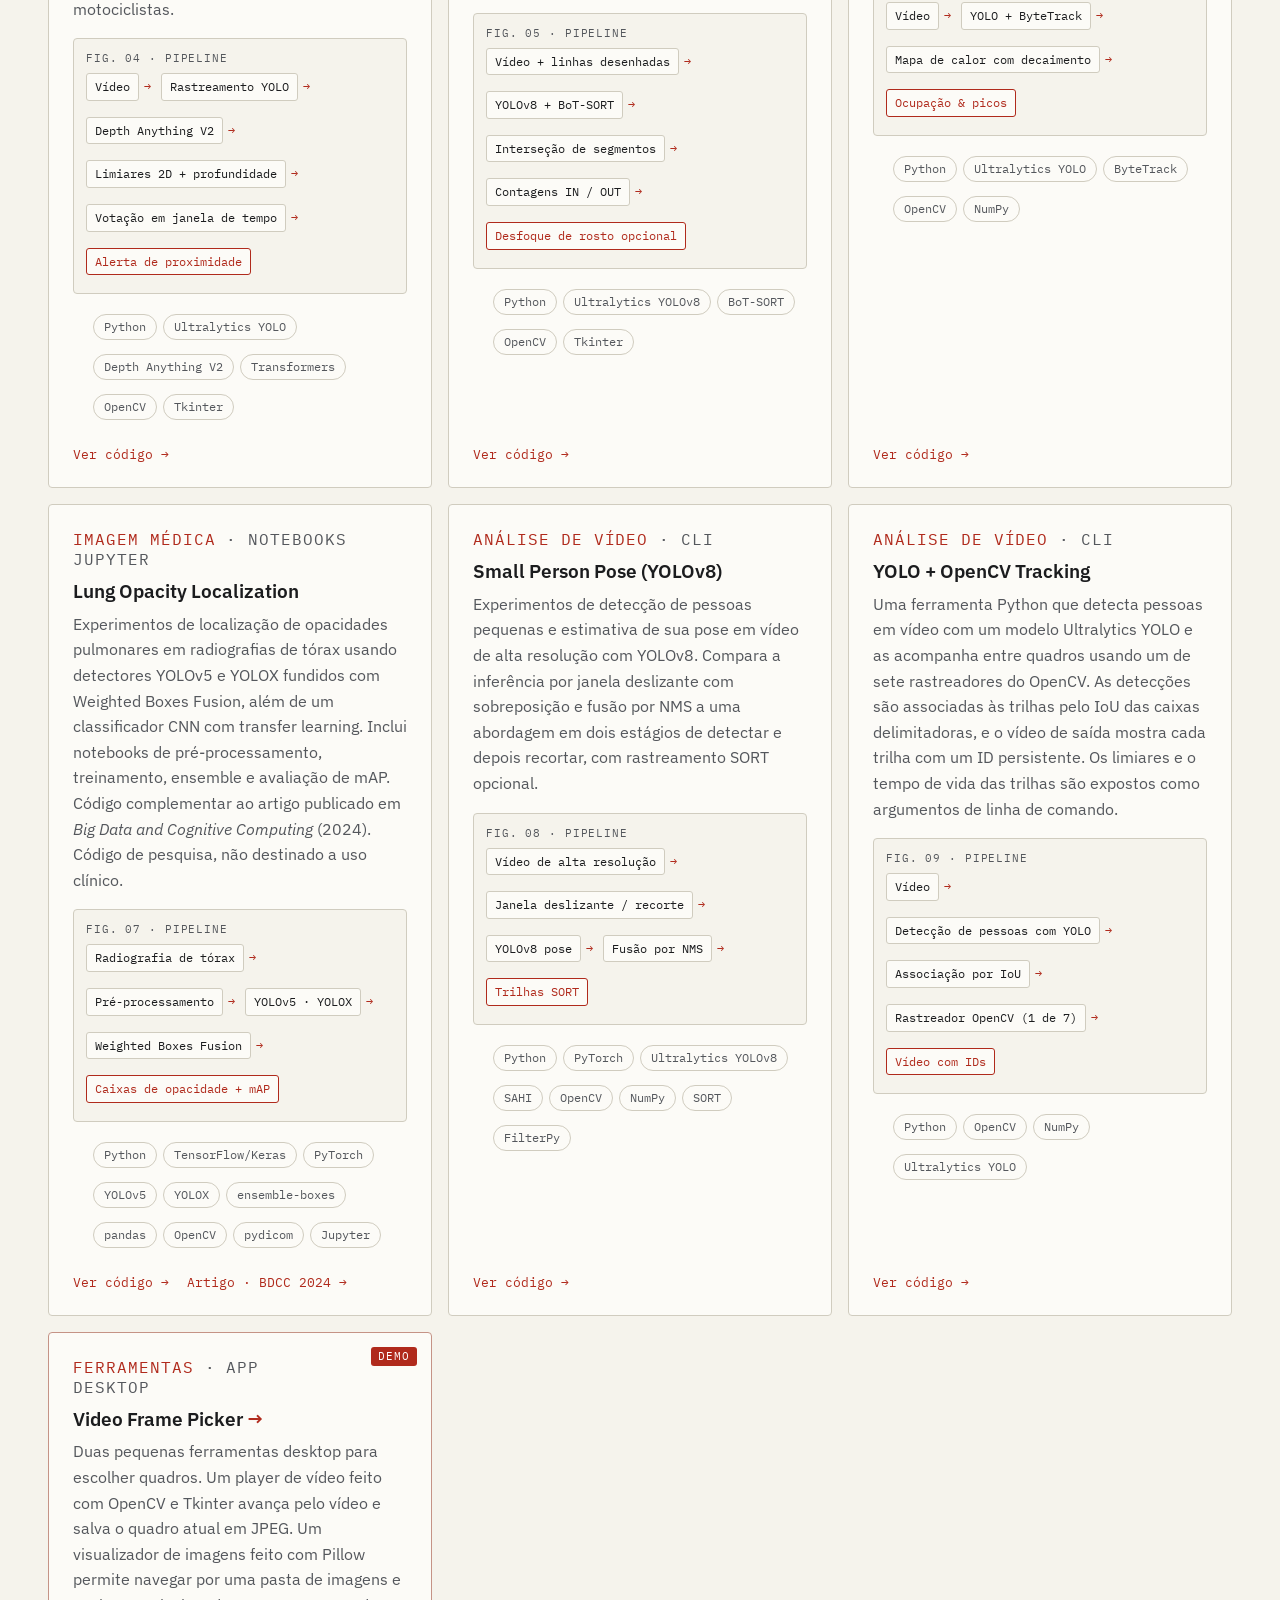
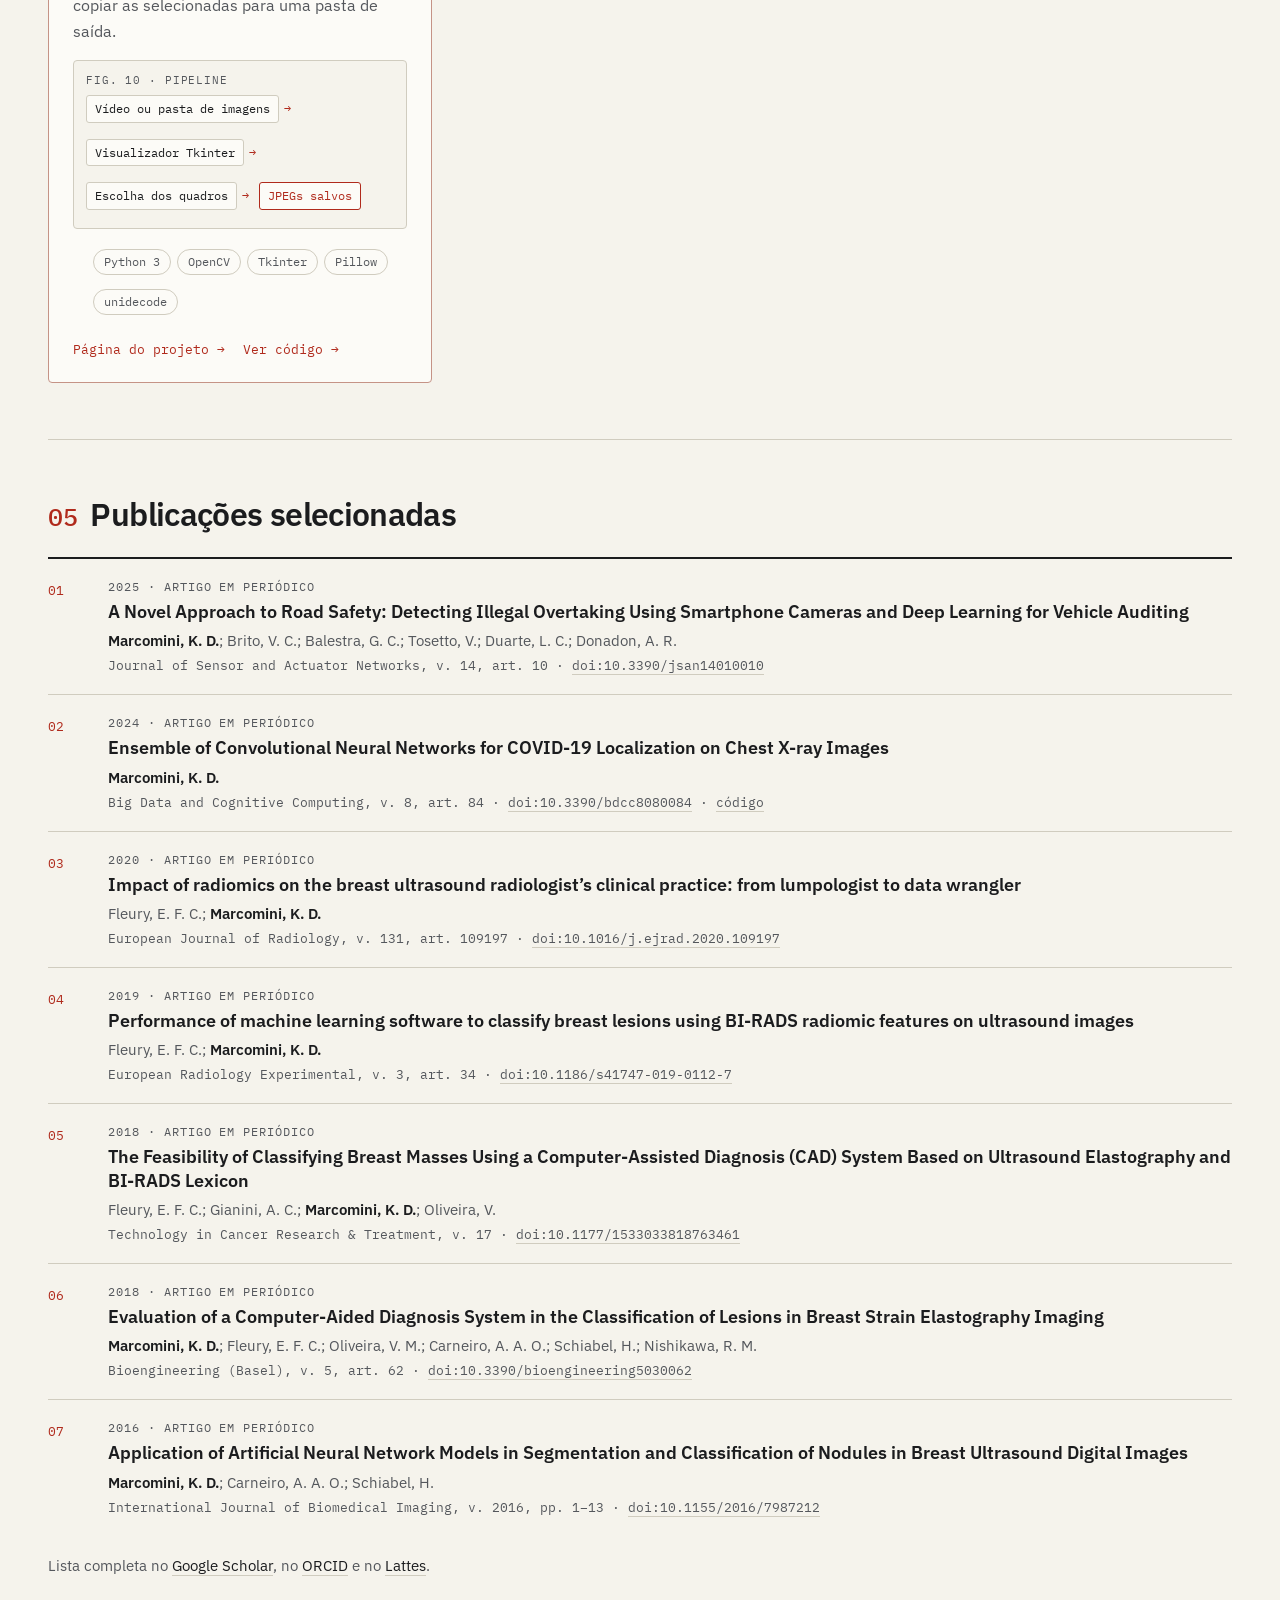
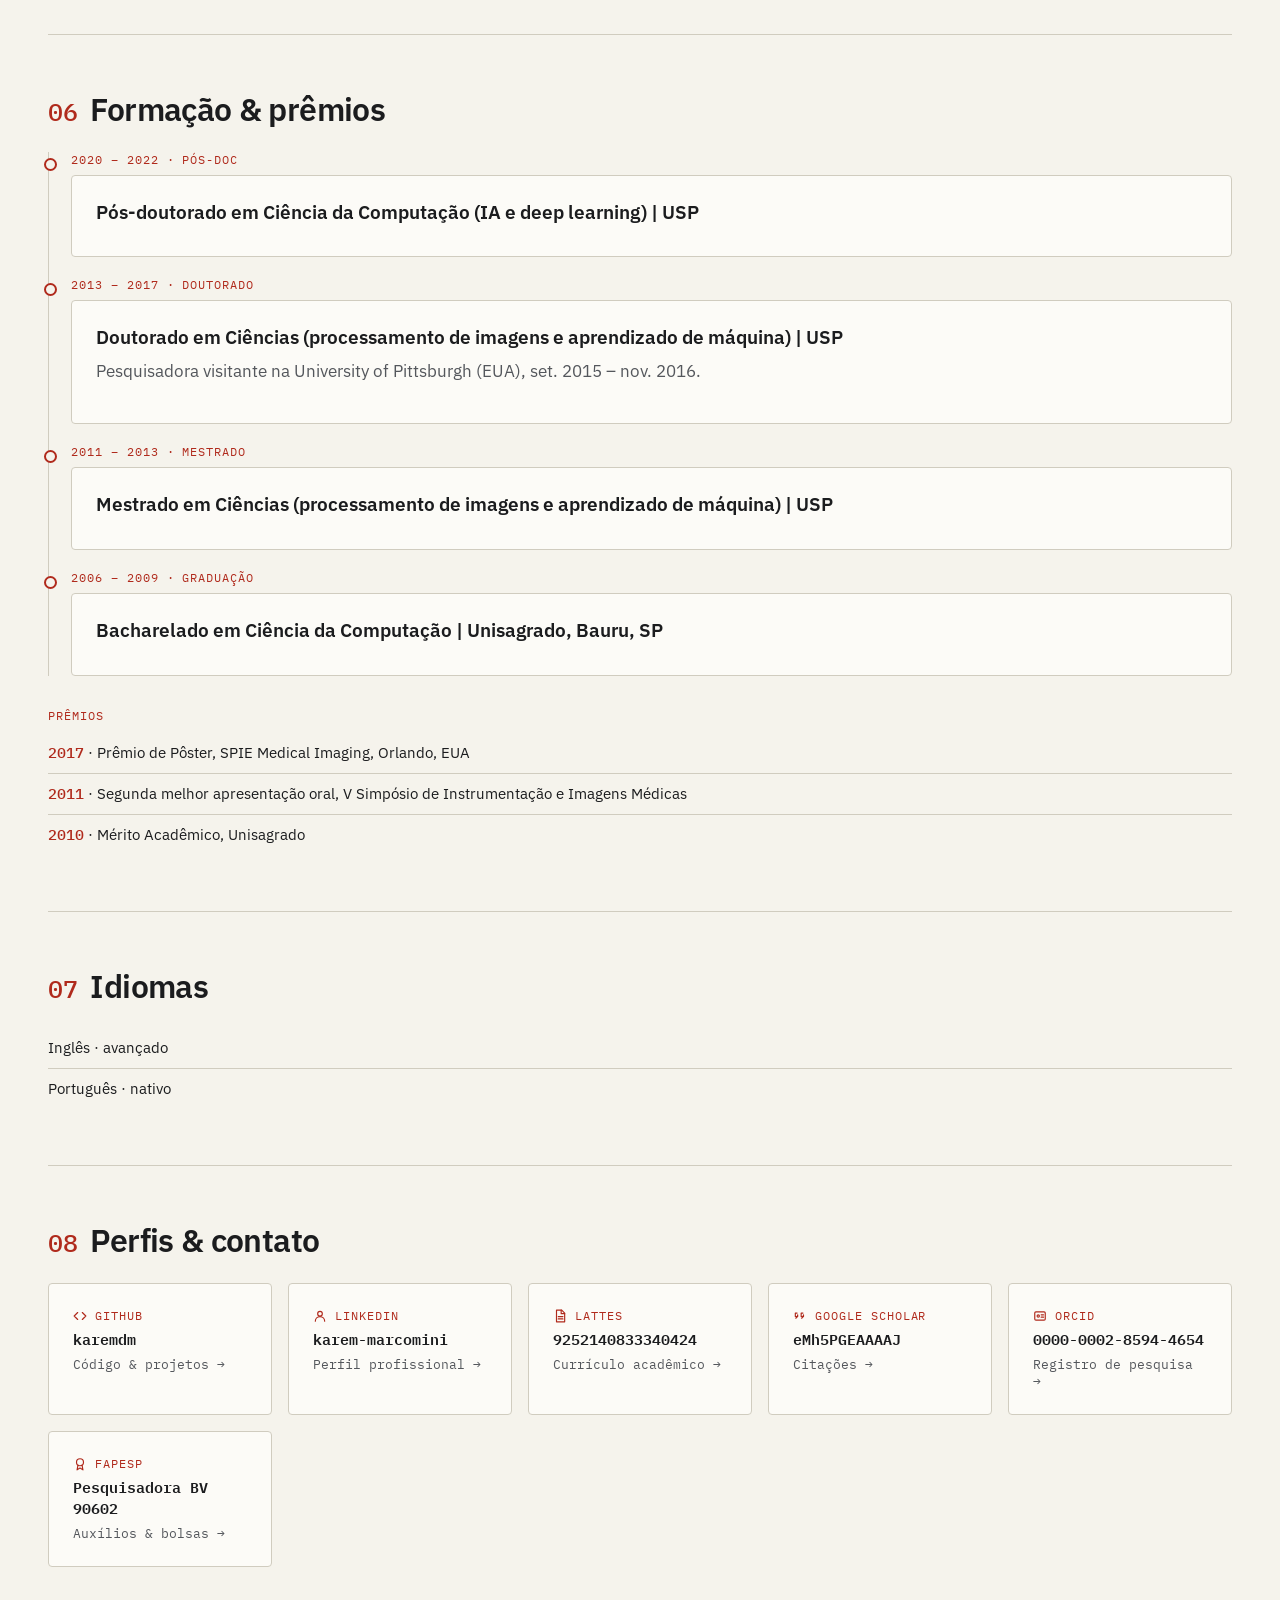
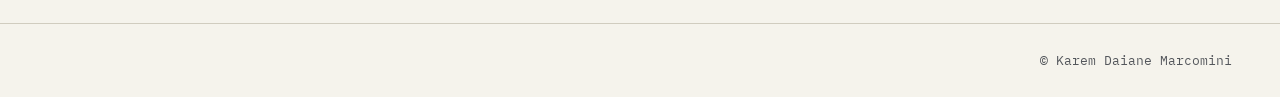
==== commit 09a961b5: "home (PT): update the NutriLabel card to fifteen OCR engines" ====
--- a/pt/index.html
+++ b/pt/index.html
@@ -178,7 +178,7 @@
         <article class="card" data-cat="ocr">
           <p class="card-meta"><span>OCR</span><span>CLI · interface web · Docker</span></p>
           <h3><a class="card-title" href="projects/nutrilabel-ocr/">NutriLabel OCR</a></h3>
-          <p>Transforma a foto da embalagem de um alimento em dados nutricionais estruturados. Quatorze motores de OCR intercambiáveis, do Tesseract e PaddleOCR a modelos de OCR visão-linguagem como olmOCR e GLM-OCR, alimentam um extrator sensível ao layout que lida com colunas por 100 g e por porção, formatos da UE e dos EUA, mais de 15 idiomas e fotos rotacionadas. Regras de consistência nutricional capturam erros típicos de OCR, e cada motor é comparado em um benchmark com fotos reais do Open Food Facts. Inclui CLI, interface web local, API Python e Docker.</p>
+          <p>Transforma a foto da embalagem de um alimento em dados nutricionais estruturados. Quinze motores de OCR intercambiáveis, do Tesseract e PaddleOCR a modelos de OCR visão-linguagem como olmOCR e GLM-OCR, alimentam um extrator sensível ao layout que lida com colunas por 100 g e por porção, formatos da UE e dos EUA, mais de 15 idiomas e fotos rotacionadas. Regras de consistência nutricional capturam erros típicos de OCR, e cada motor é comparado em um benchmark com fotos reais do Open Food Facts. Inclui CLI, interface web local, API Python e Docker.</p>
           <figure class="flow"><figcaption>Fig. 01 · pipeline</figcaption><ol><li>Foto da embalagem</li><li>Motor de OCR (1 de 15)</li><li>Extrator sensível ao layout</li><li>Regras de consistência nutricional</li><li>Nutrientes estruturados</li></ol></figure>
           <ul class="chips"><li>Python</li><li>PaddleOCR</li><li>Tesseract</li><li>Surya / docTR / EasyOCR</li><li>OCR visão-linguagem</li><li>Transformers</li><li>Docker</li></ul>
           <p class="links"><a class="link" href="projects/nutrilabel-ocr/">Página do projeto →</a><a class="link" href="https://github.com/karemdm/nutrilabel-ocr" rel="noopener">Ver código &rarr;</a></p>
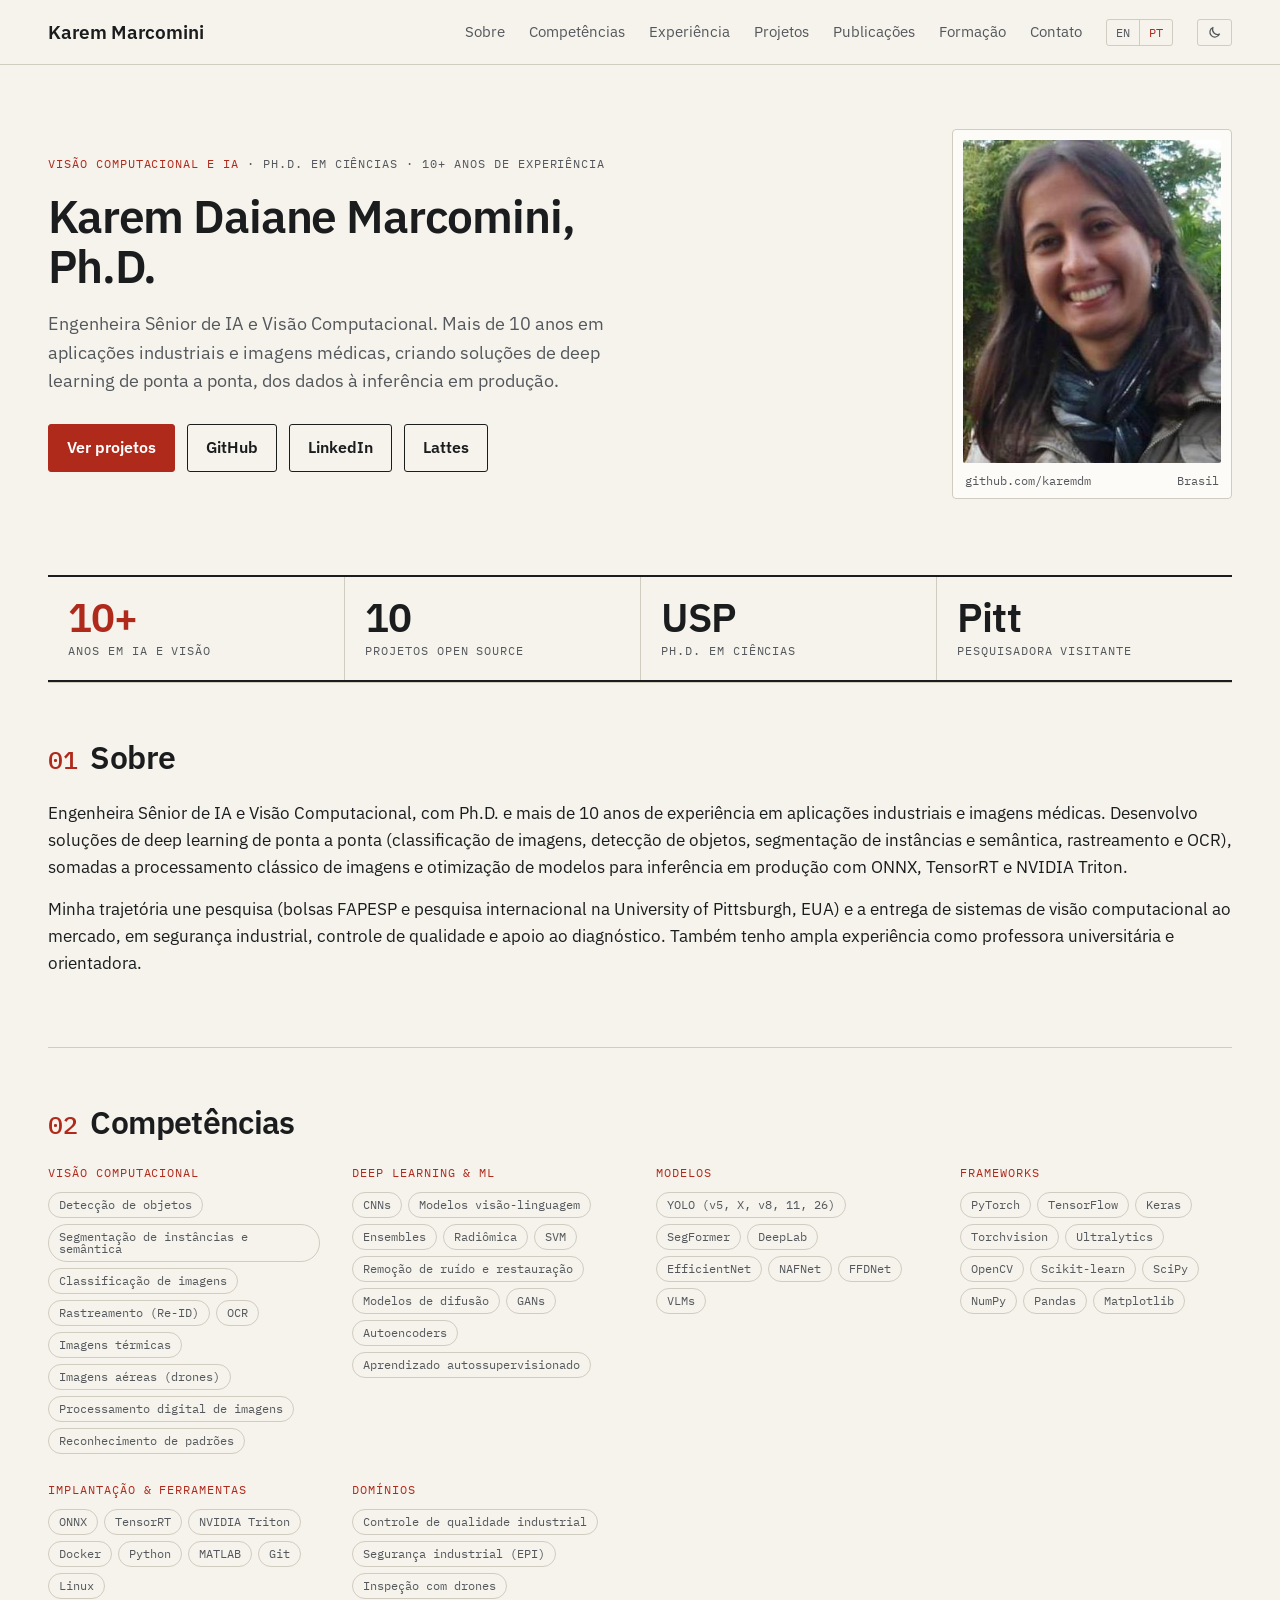
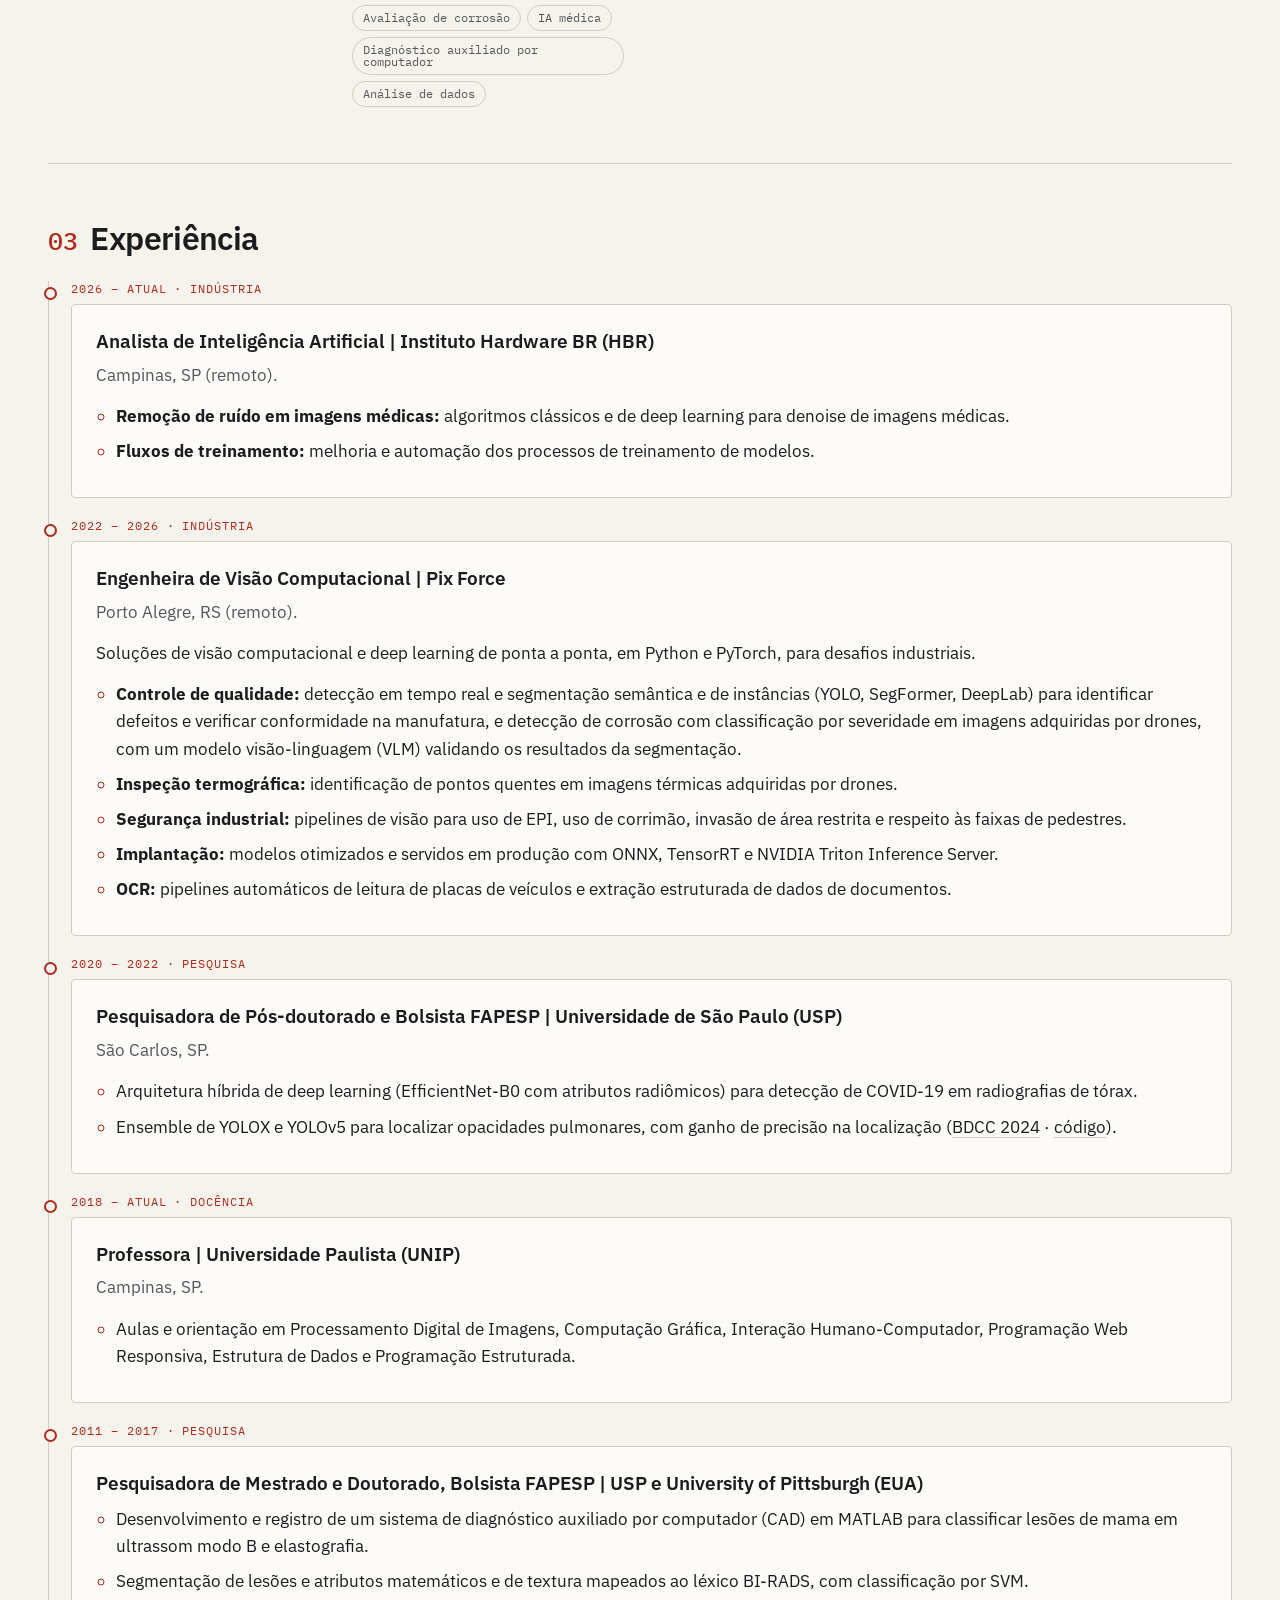
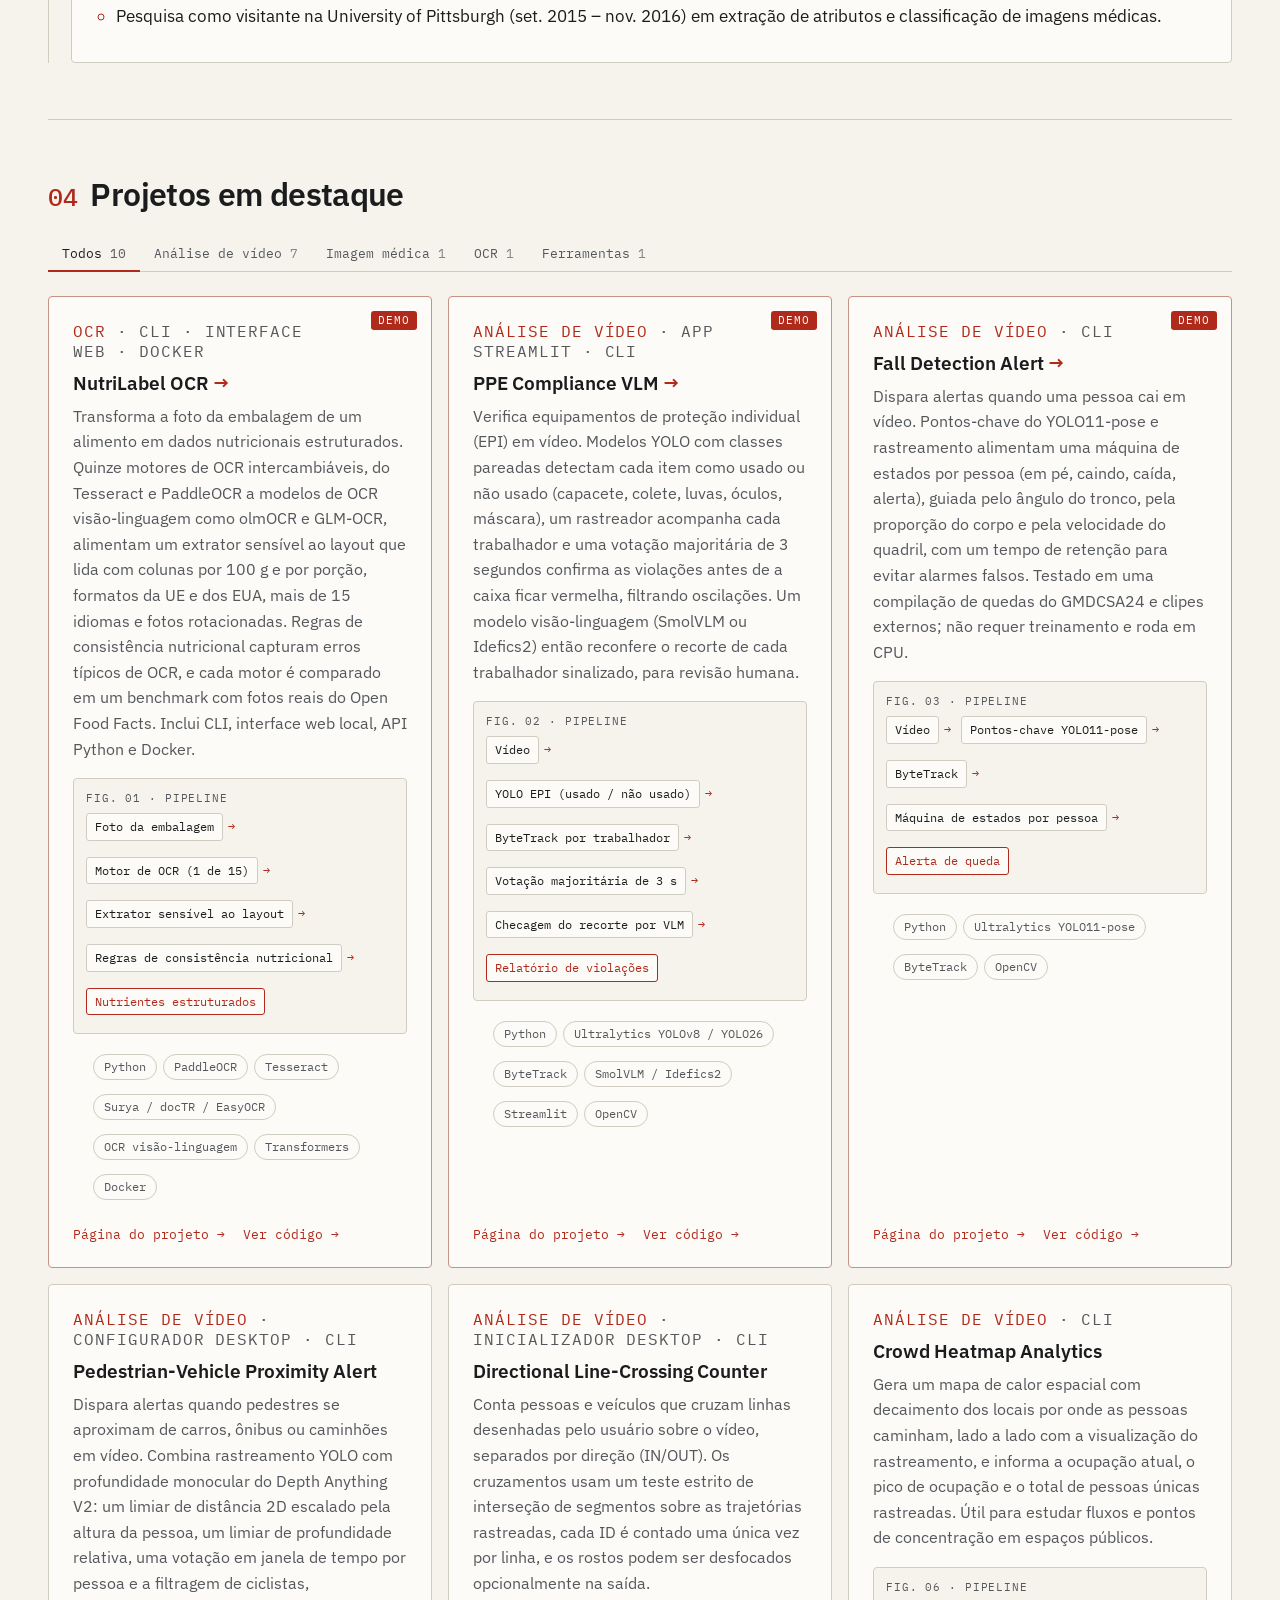
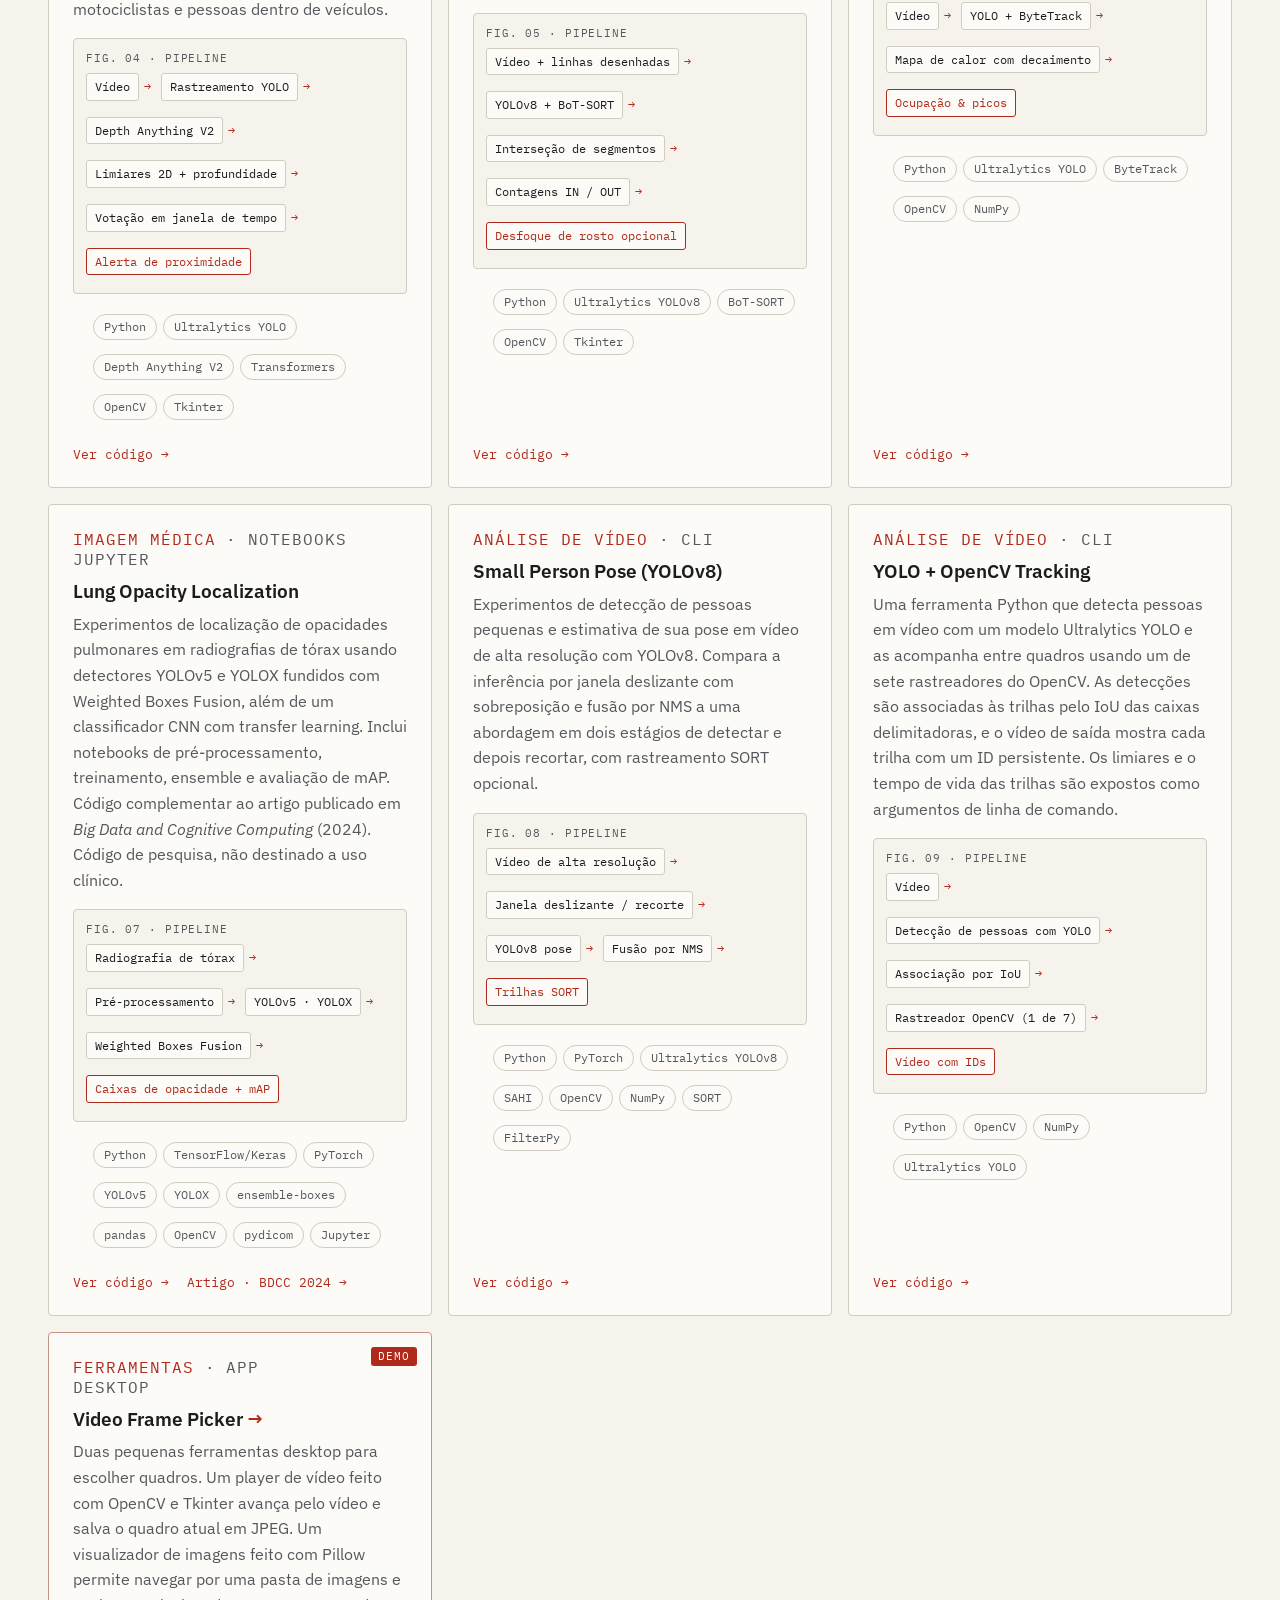
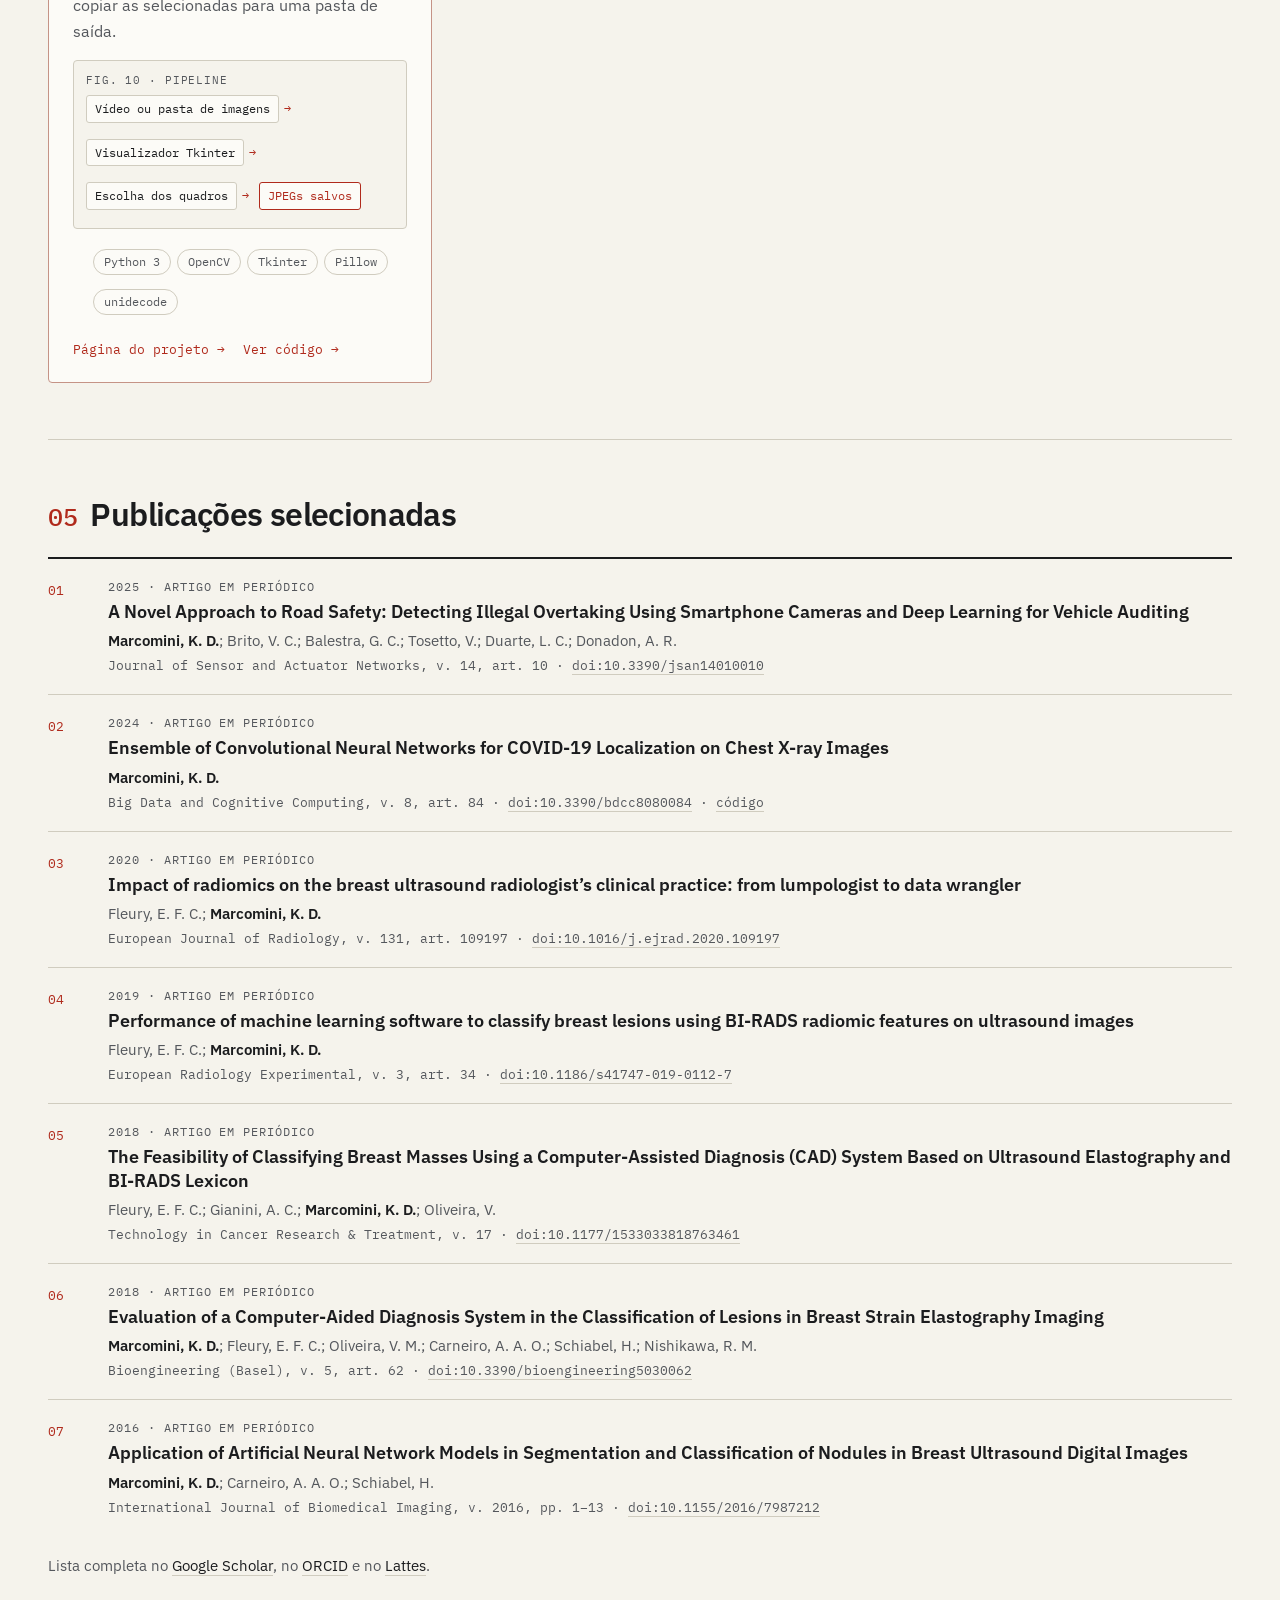
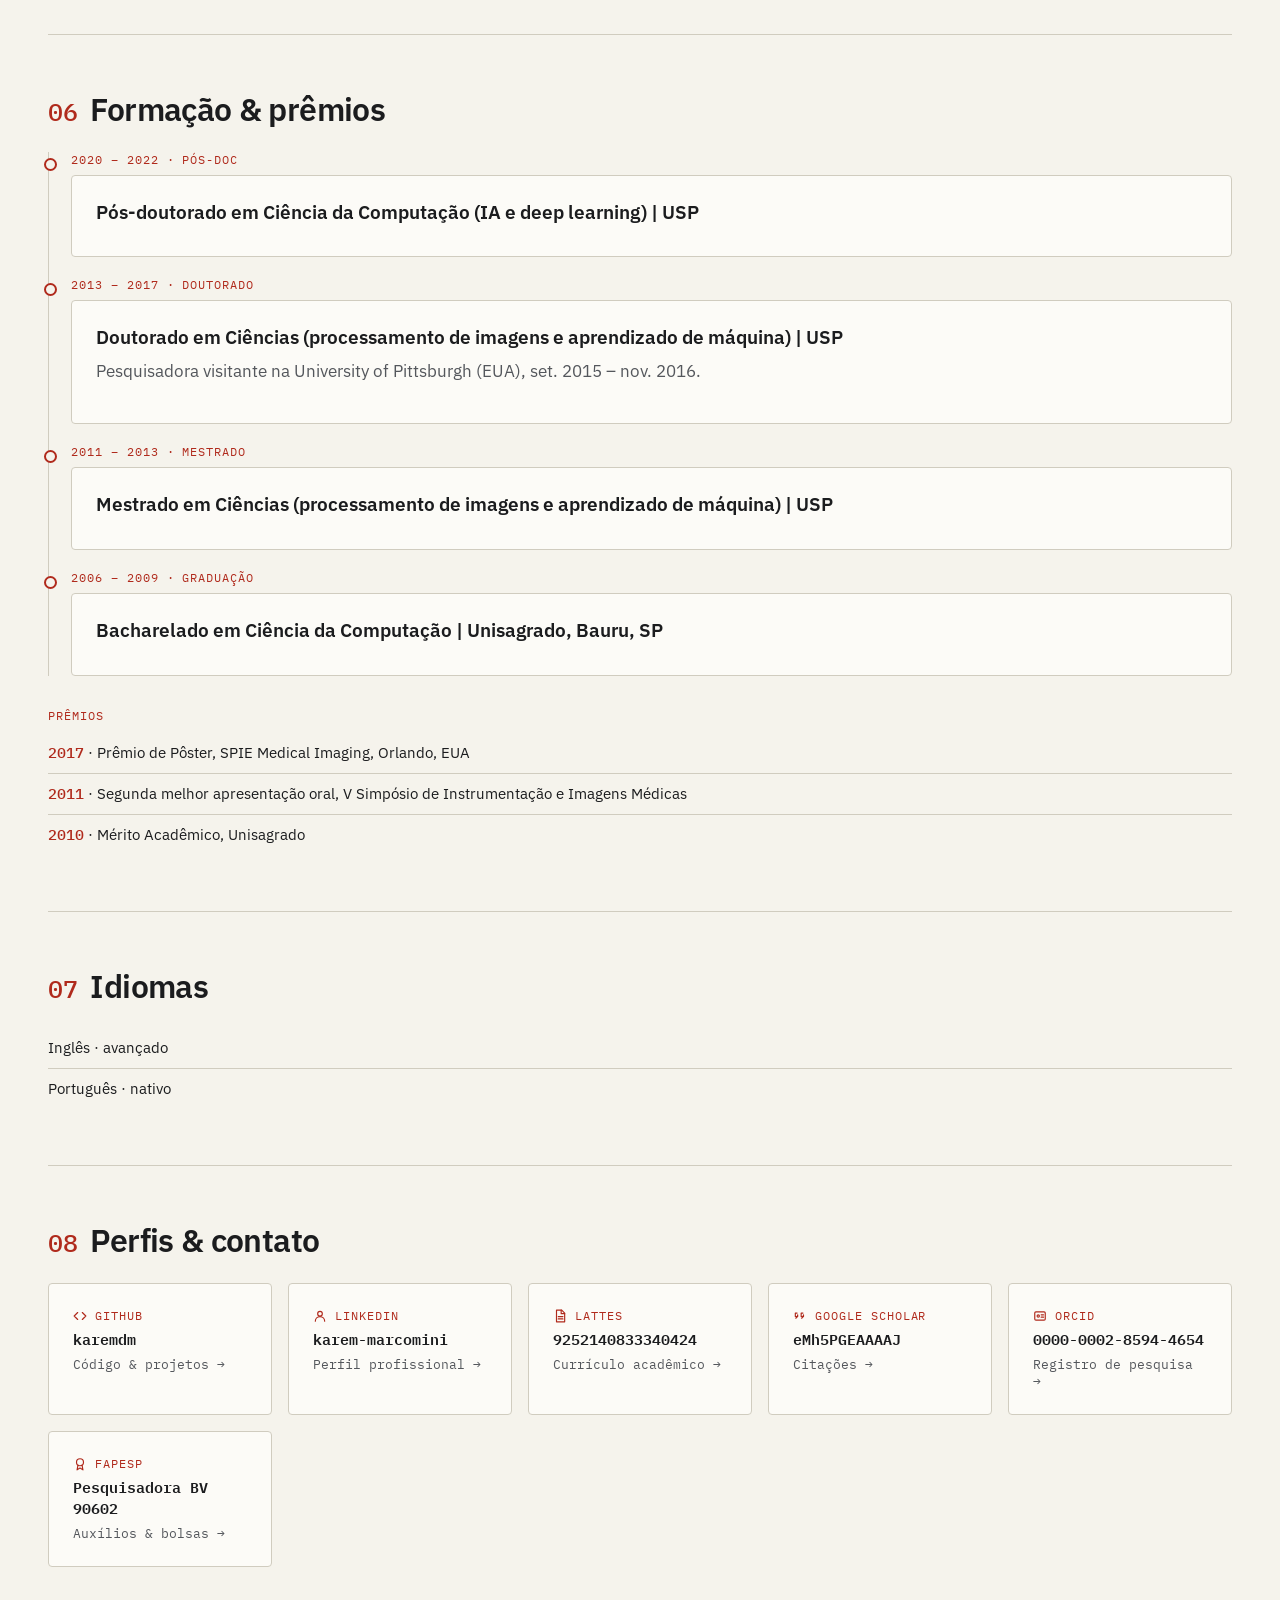
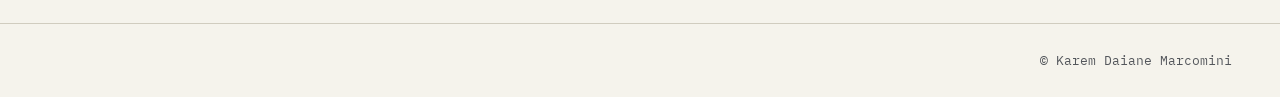
==== commit 188ffd83: "Mention occupant filtering on the proximity alert card" ====
--- a/pt/index.html
+++ b/pt/index.html
@@ -202,7 +202,7 @@
         <article class="card" data-cat="video">
           <p class="card-meta"><span>Análise de vídeo</span><span>Configurador desktop · CLI</span></p>
           <h3>Pedestrian-Vehicle Proximity Alert</h3>
-          <p>Dispara alertas quando pedestres se aproximam de carros, ônibus ou caminhões em vídeo. Combina rastreamento YOLO com profundidade monocular do Depth Anything V2: um limiar de distância 2D escalado pela altura da pessoa, um limiar de profundidade relativa, uma votação em janela de tempo por pessoa e a filtragem de ciclistas e motociclistas.</p>
+          <p>Dispara alertas quando pedestres se aproximam de carros, ônibus ou caminhões em vídeo. Combina rastreamento YOLO com profundidade monocular do Depth Anything V2: um limiar de distância 2D escalado pela altura da pessoa, um limiar de profundidade relativa, uma votação em janela de tempo por pessoa e a filtragem de ciclistas, motociclistas e pessoas dentro de veículos.</p>
           <figure class="flow"><figcaption>Fig. 04 · pipeline</figcaption><ol><li>Vídeo</li><li>Rastreamento YOLO</li><li>Depth Anything V2</li><li>Limiares 2D + profundidade</li><li>Votação em janela de tempo</li><li>Alerta de proximidade</li></ol></figure>
           <ul class="chips"><li>Python</li><li>Ultralytics YOLO</li><li>Depth Anything V2</li><li>Transformers</li><li>OpenCV</li><li>Tkinter</li></ul>
           <a class="link" href="https://github.com/karemdm/pedestrian-vehicle-proximity-alert" rel="noopener">Ver código &rarr;</a>
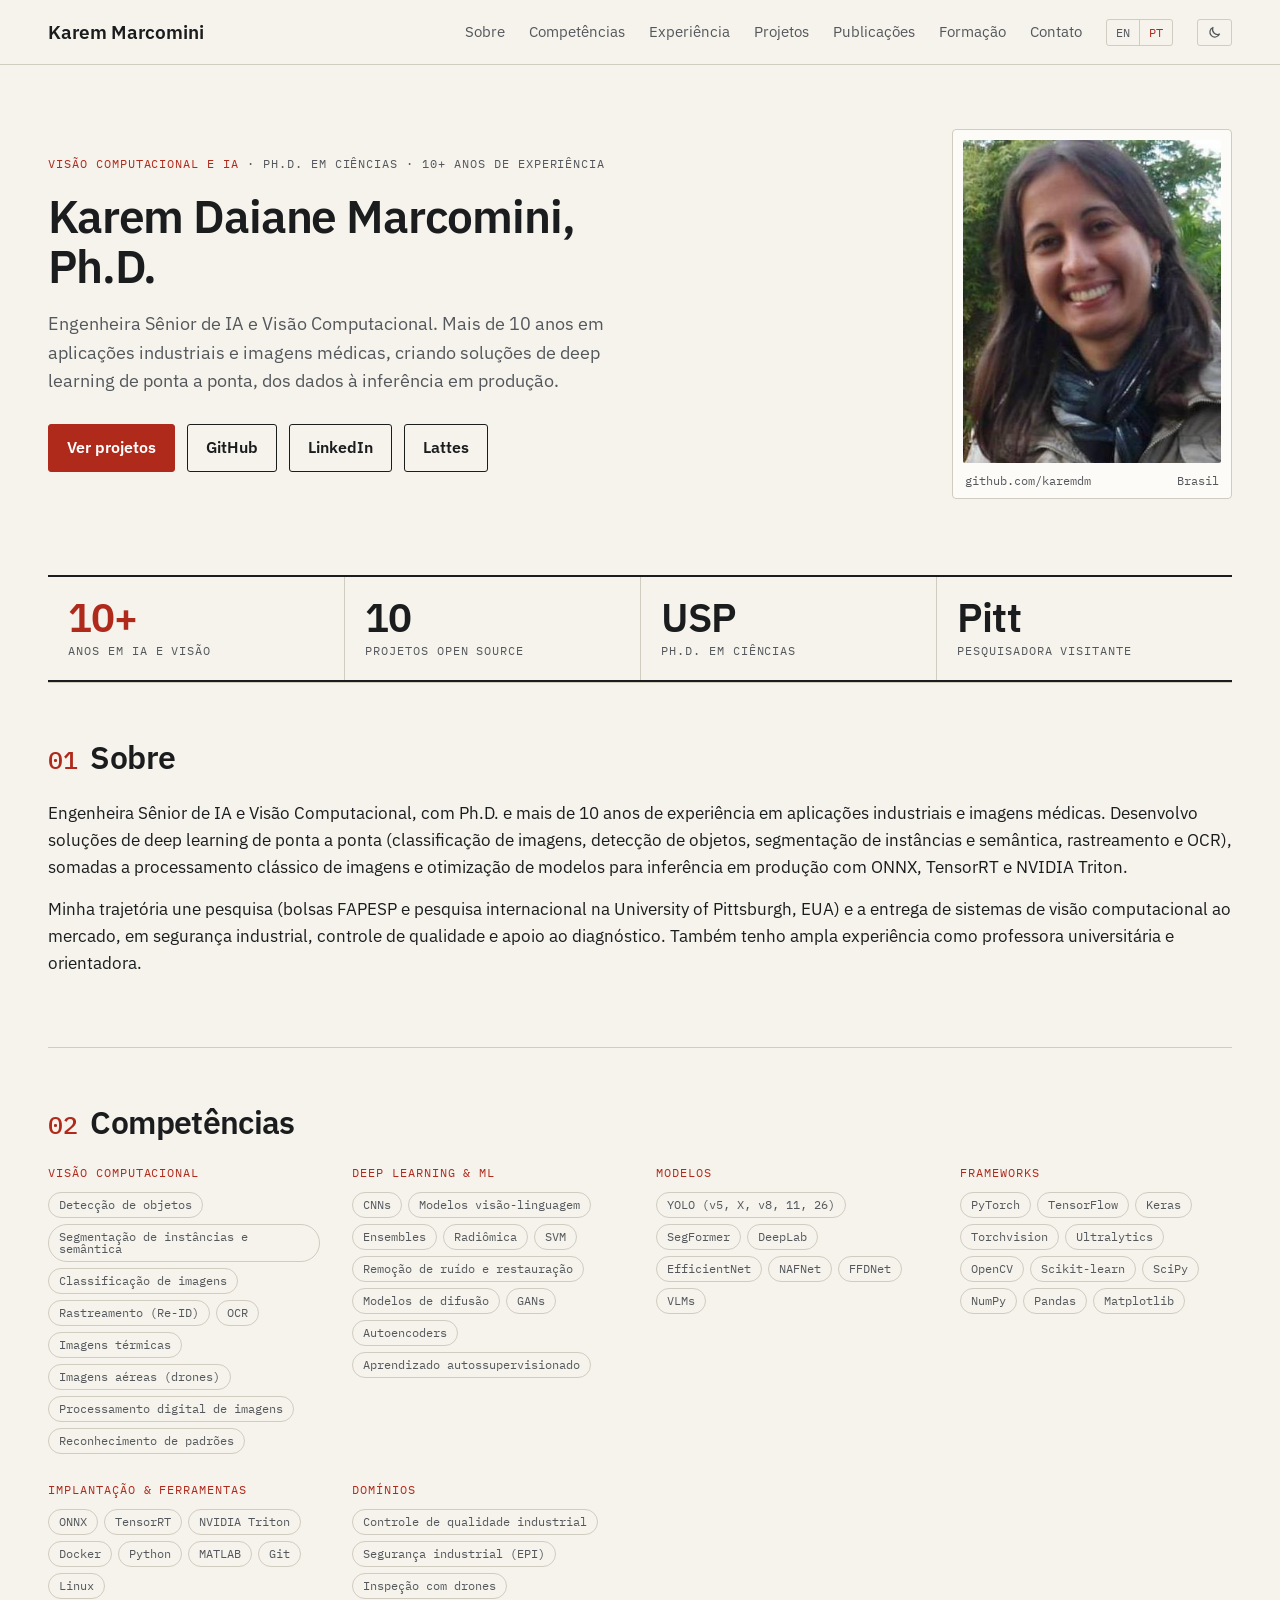
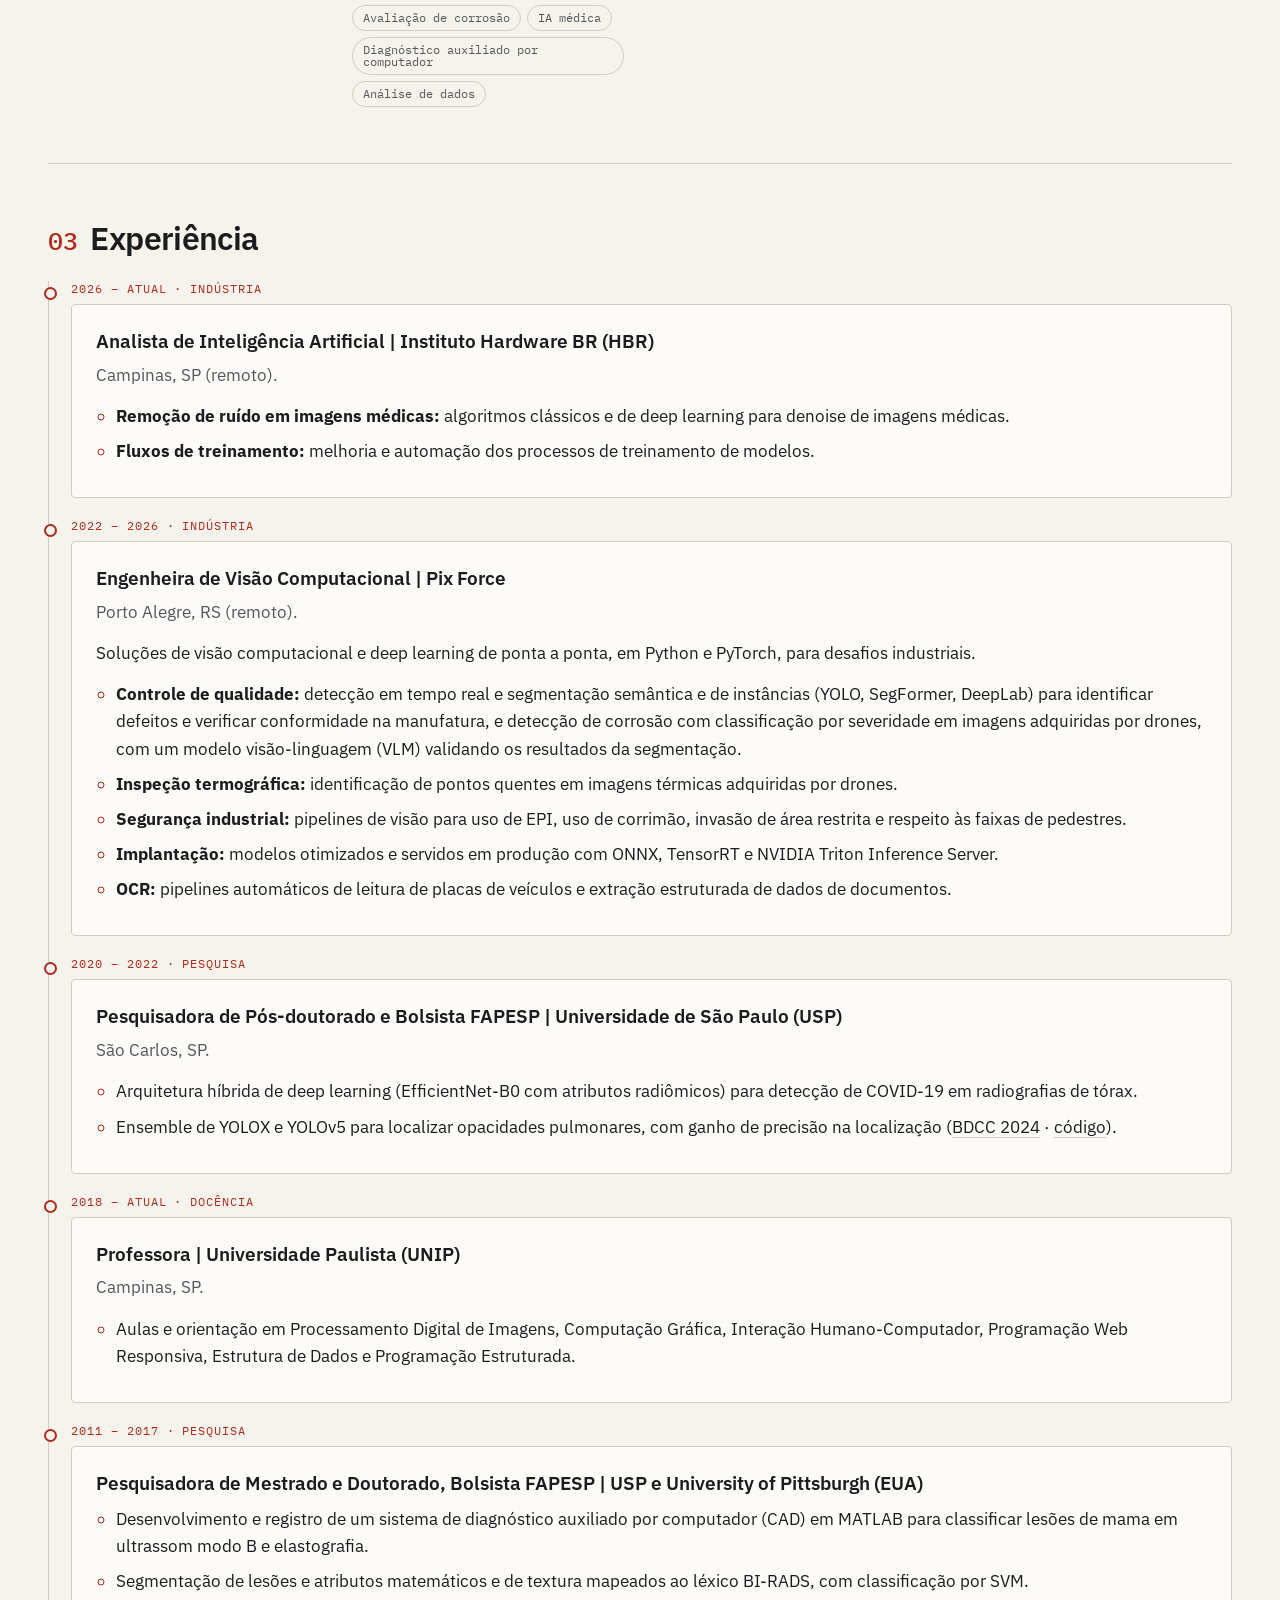
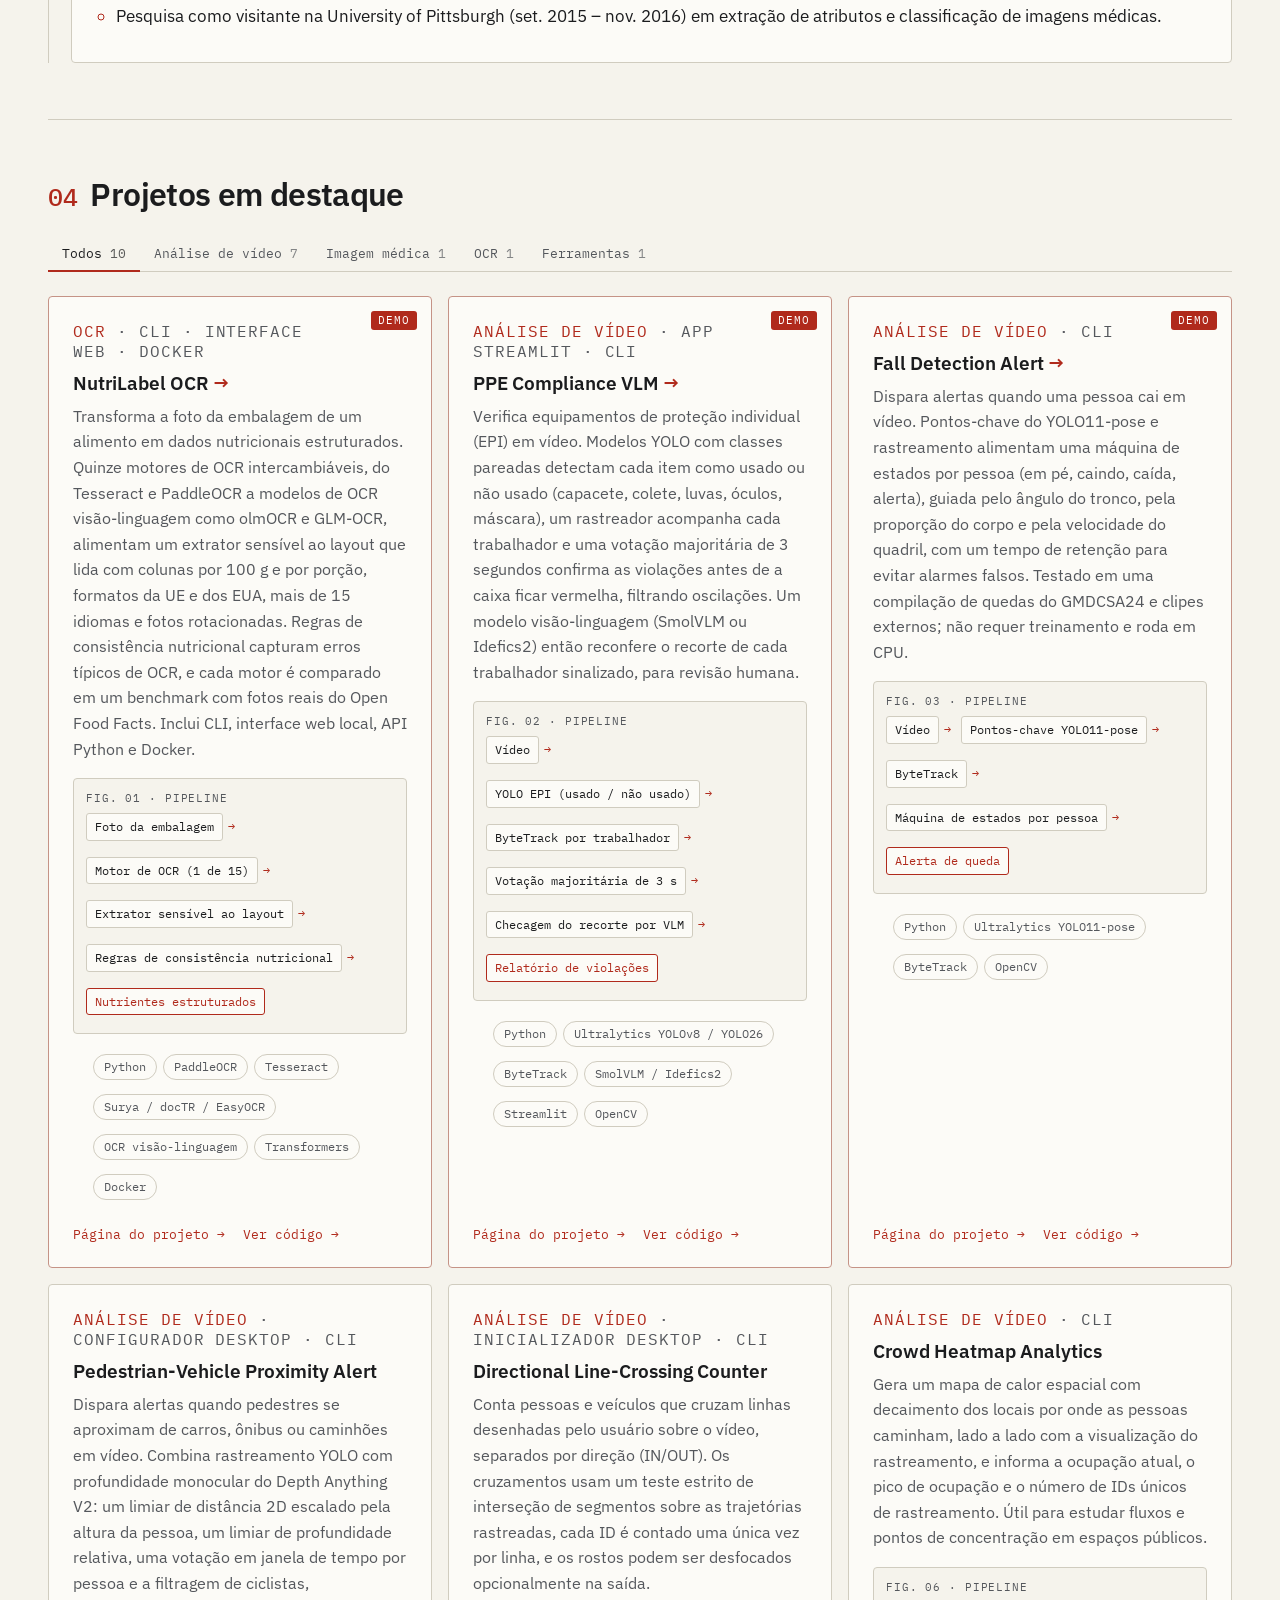
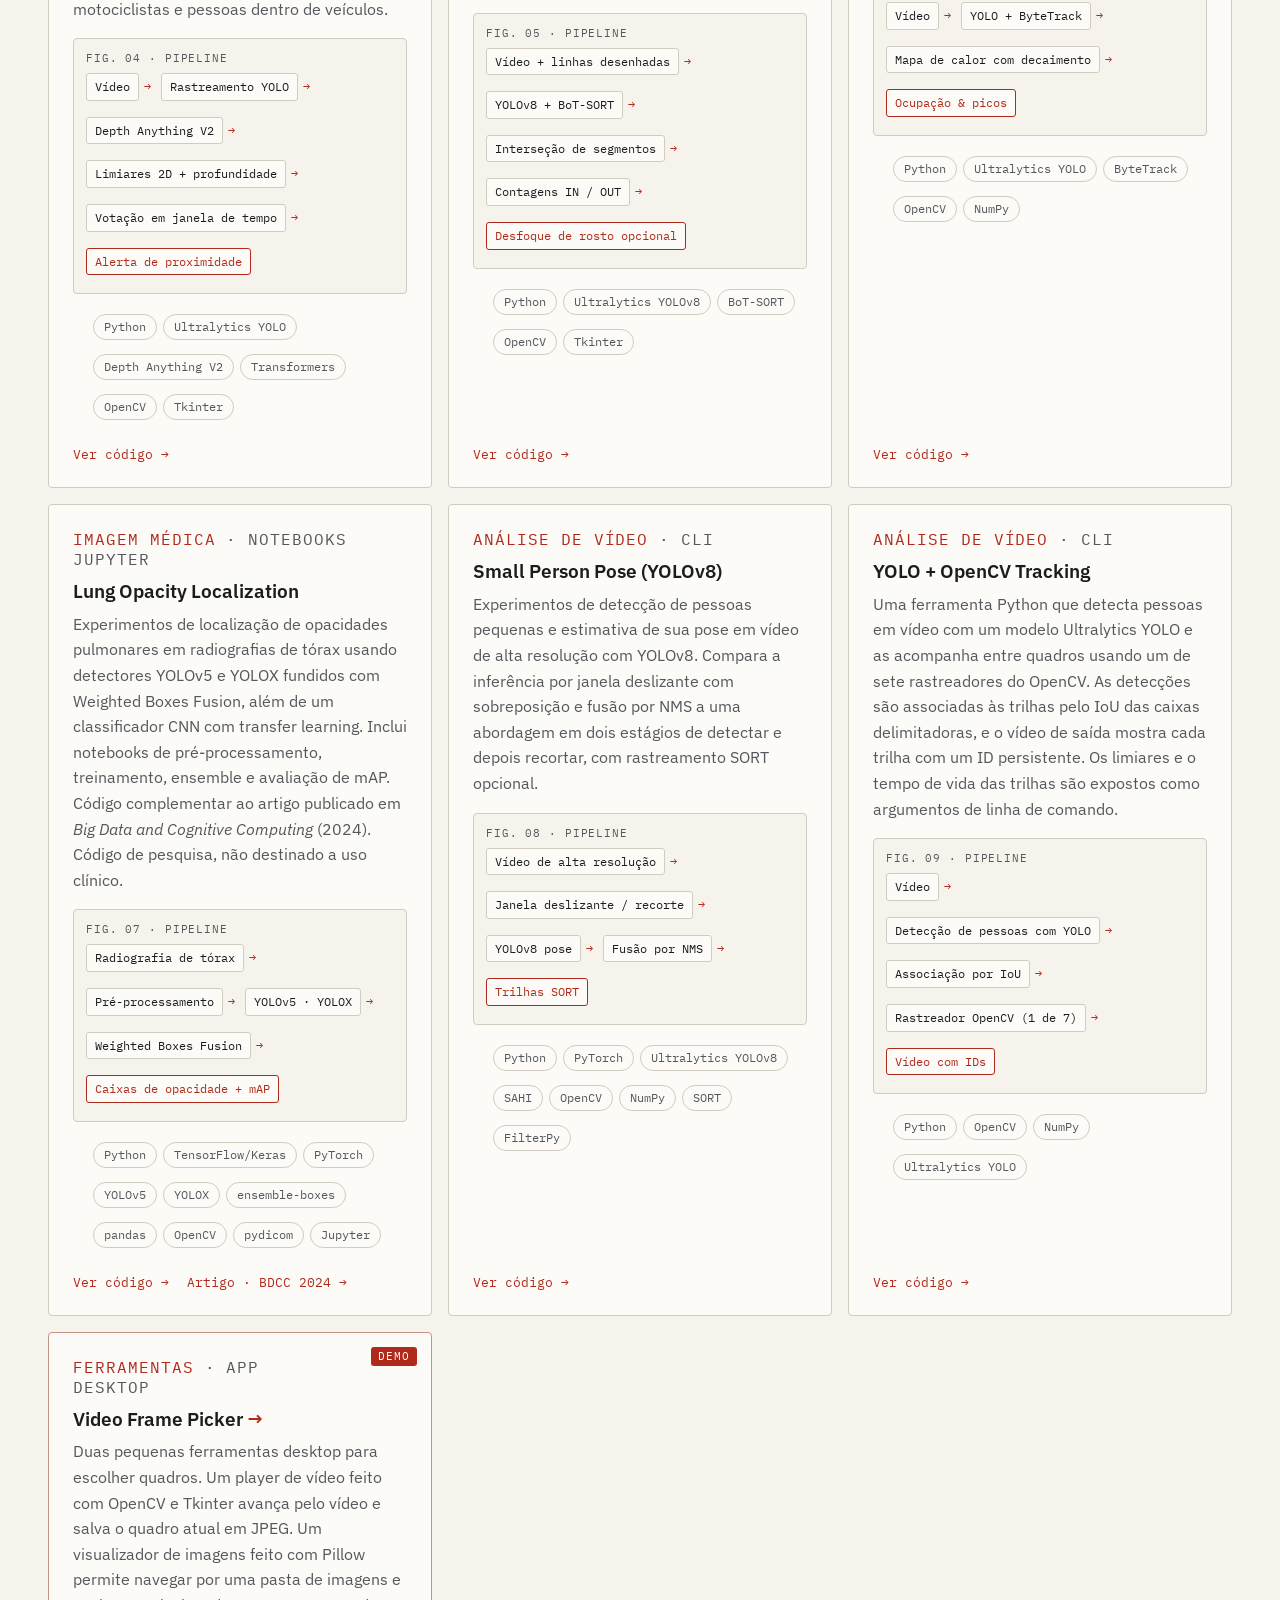
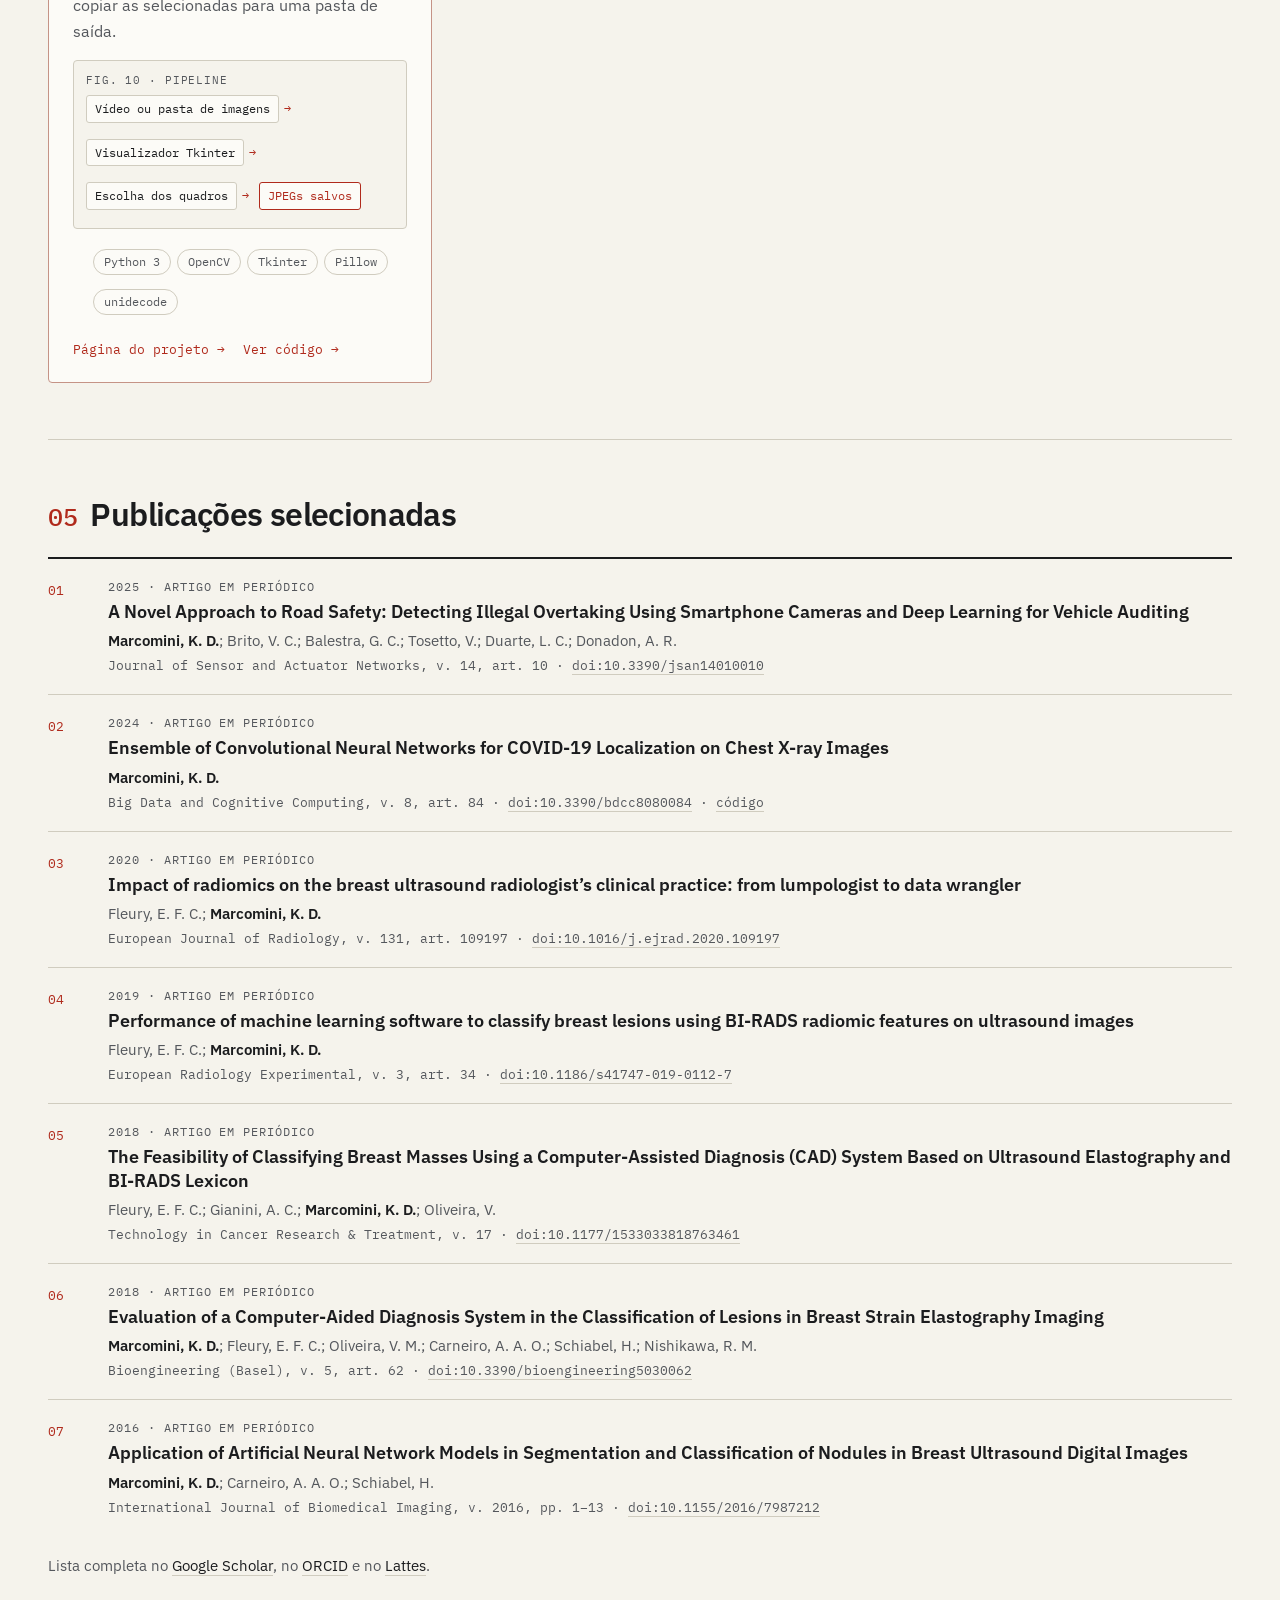
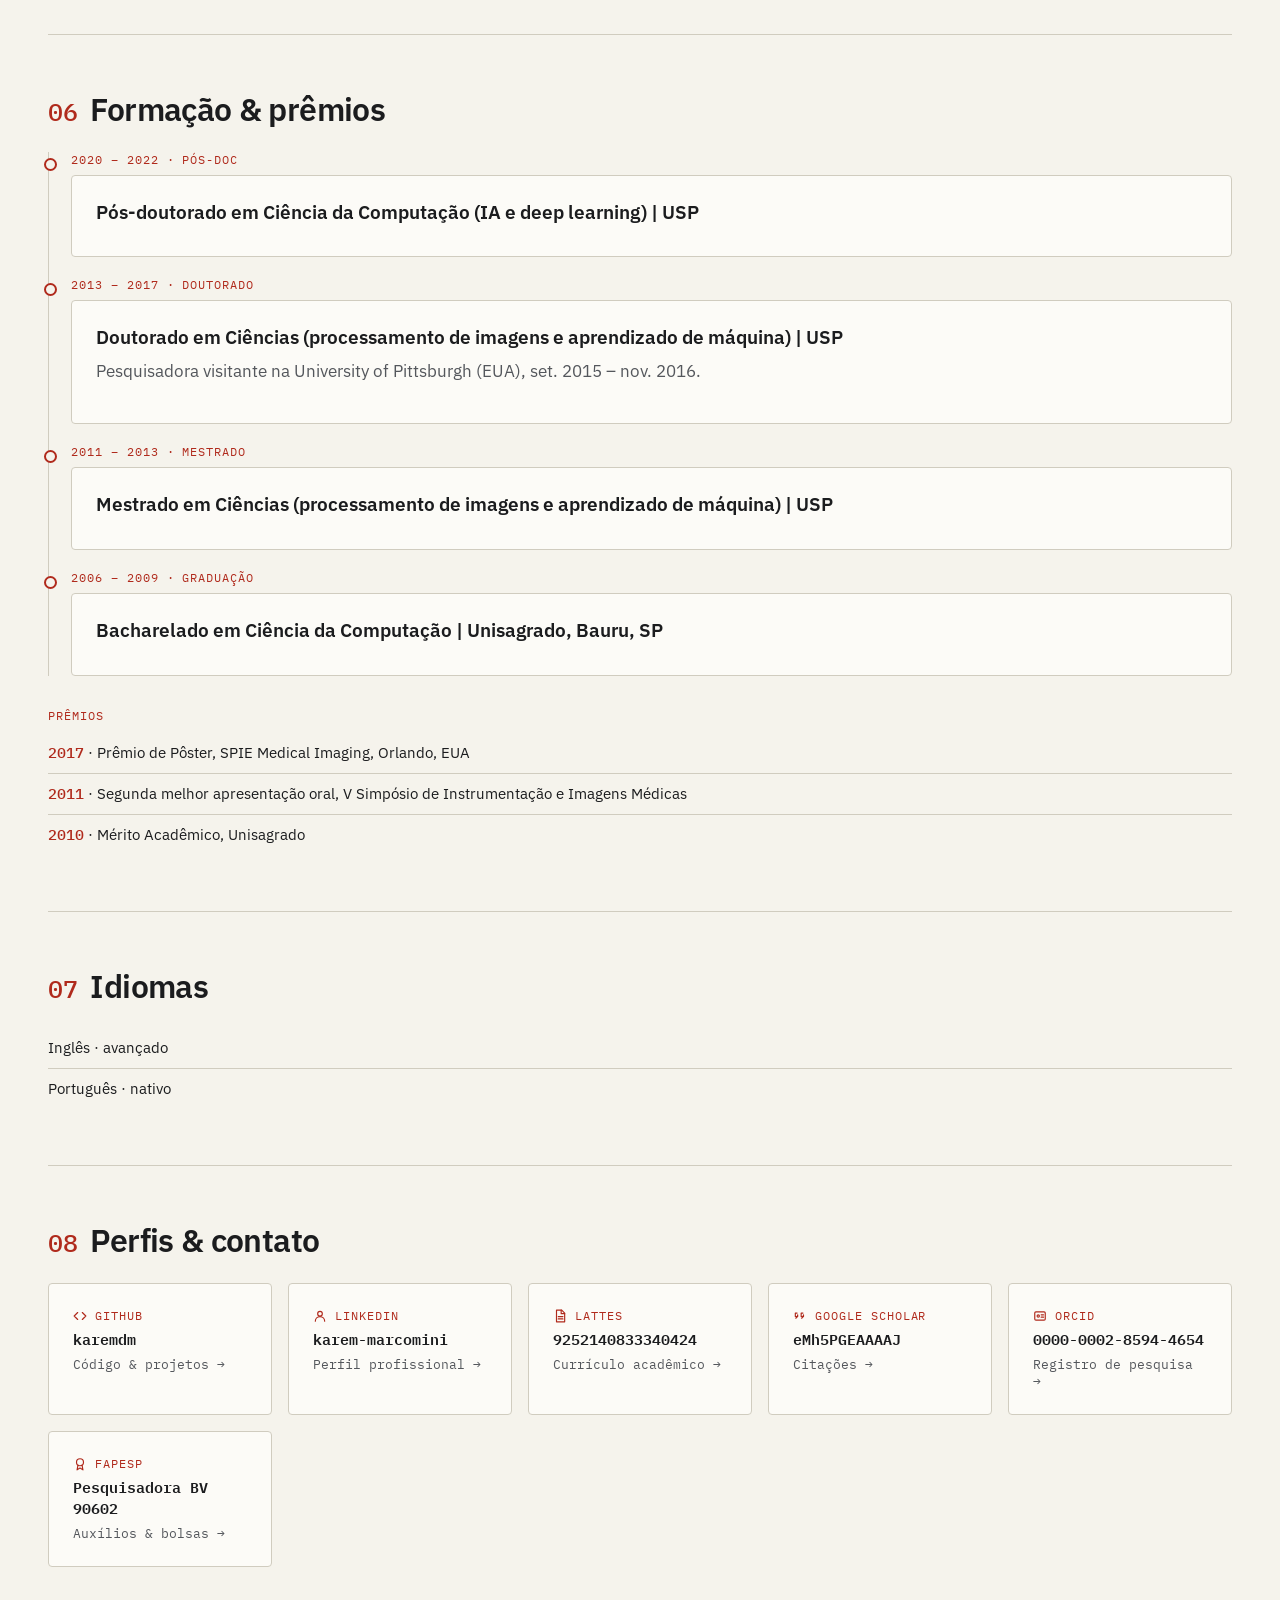
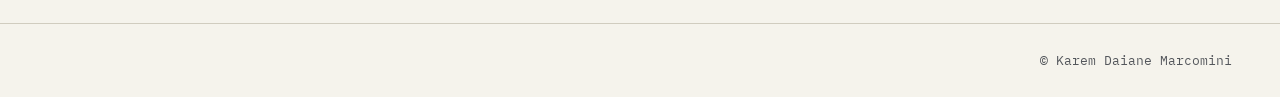
==== commit 17b4050c: "Crowd Heatmap card: the counter reports unique track IDs" ====
--- a/pt/index.html
+++ b/pt/index.html
@@ -218,7 +218,7 @@
         <article class="card" data-cat="video">
           <p class="card-meta"><span>Análise de vídeo</span><span>CLI</span></p>
           <h3>Crowd Heatmap Analytics</h3>
-          <p>Gera um mapa de calor espacial com decaimento dos locais por onde as pessoas caminham, lado a lado com a visualização do rastreamento, e informa a ocupação atual, o pico de ocupação e o total de pessoas únicas rastreadas. Útil para estudar fluxos e pontos de concentração em espaços públicos.</p>
+          <p>Gera um mapa de calor espacial com decaimento dos locais por onde as pessoas caminham, lado a lado com a visualização do rastreamento, e informa a ocupação atual, o pico de ocupação e o número de IDs únicos de rastreamento. Útil para estudar fluxos e pontos de concentração em espaços públicos.</p>
           <figure class="flow"><figcaption>Fig. 06 · pipeline</figcaption><ol><li>Vídeo</li><li>YOLO + ByteTrack</li><li>Mapa de calor com decaimento</li><li>Ocupação &amp; picos</li></ol></figure>
           <ul class="chips"><li>Python</li><li>Ultralytics YOLO</li><li>ByteTrack</li><li>OpenCV</li><li>NumPy</li></ul>
           <a class="link" href="https://github.com/karemdm/crowd-heatmap-analytics" rel="noopener">Ver código &rarr;</a>
